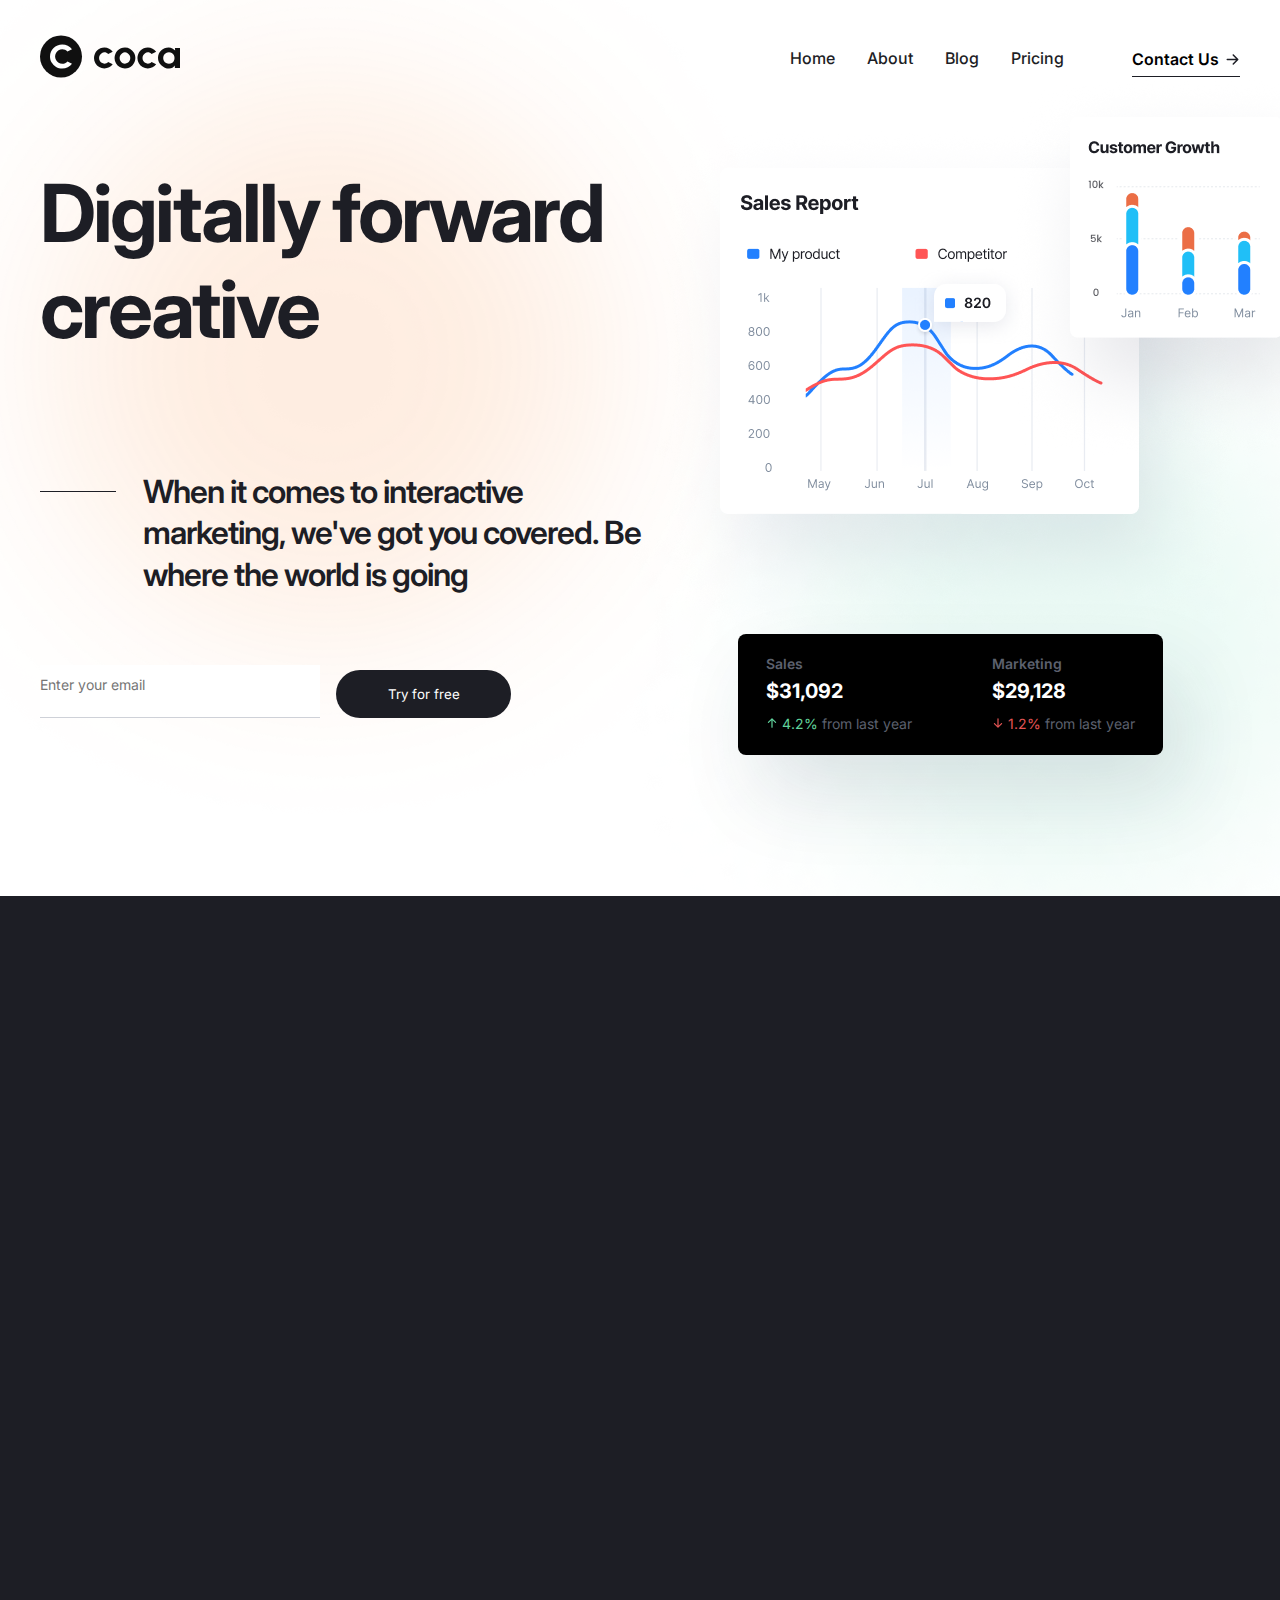
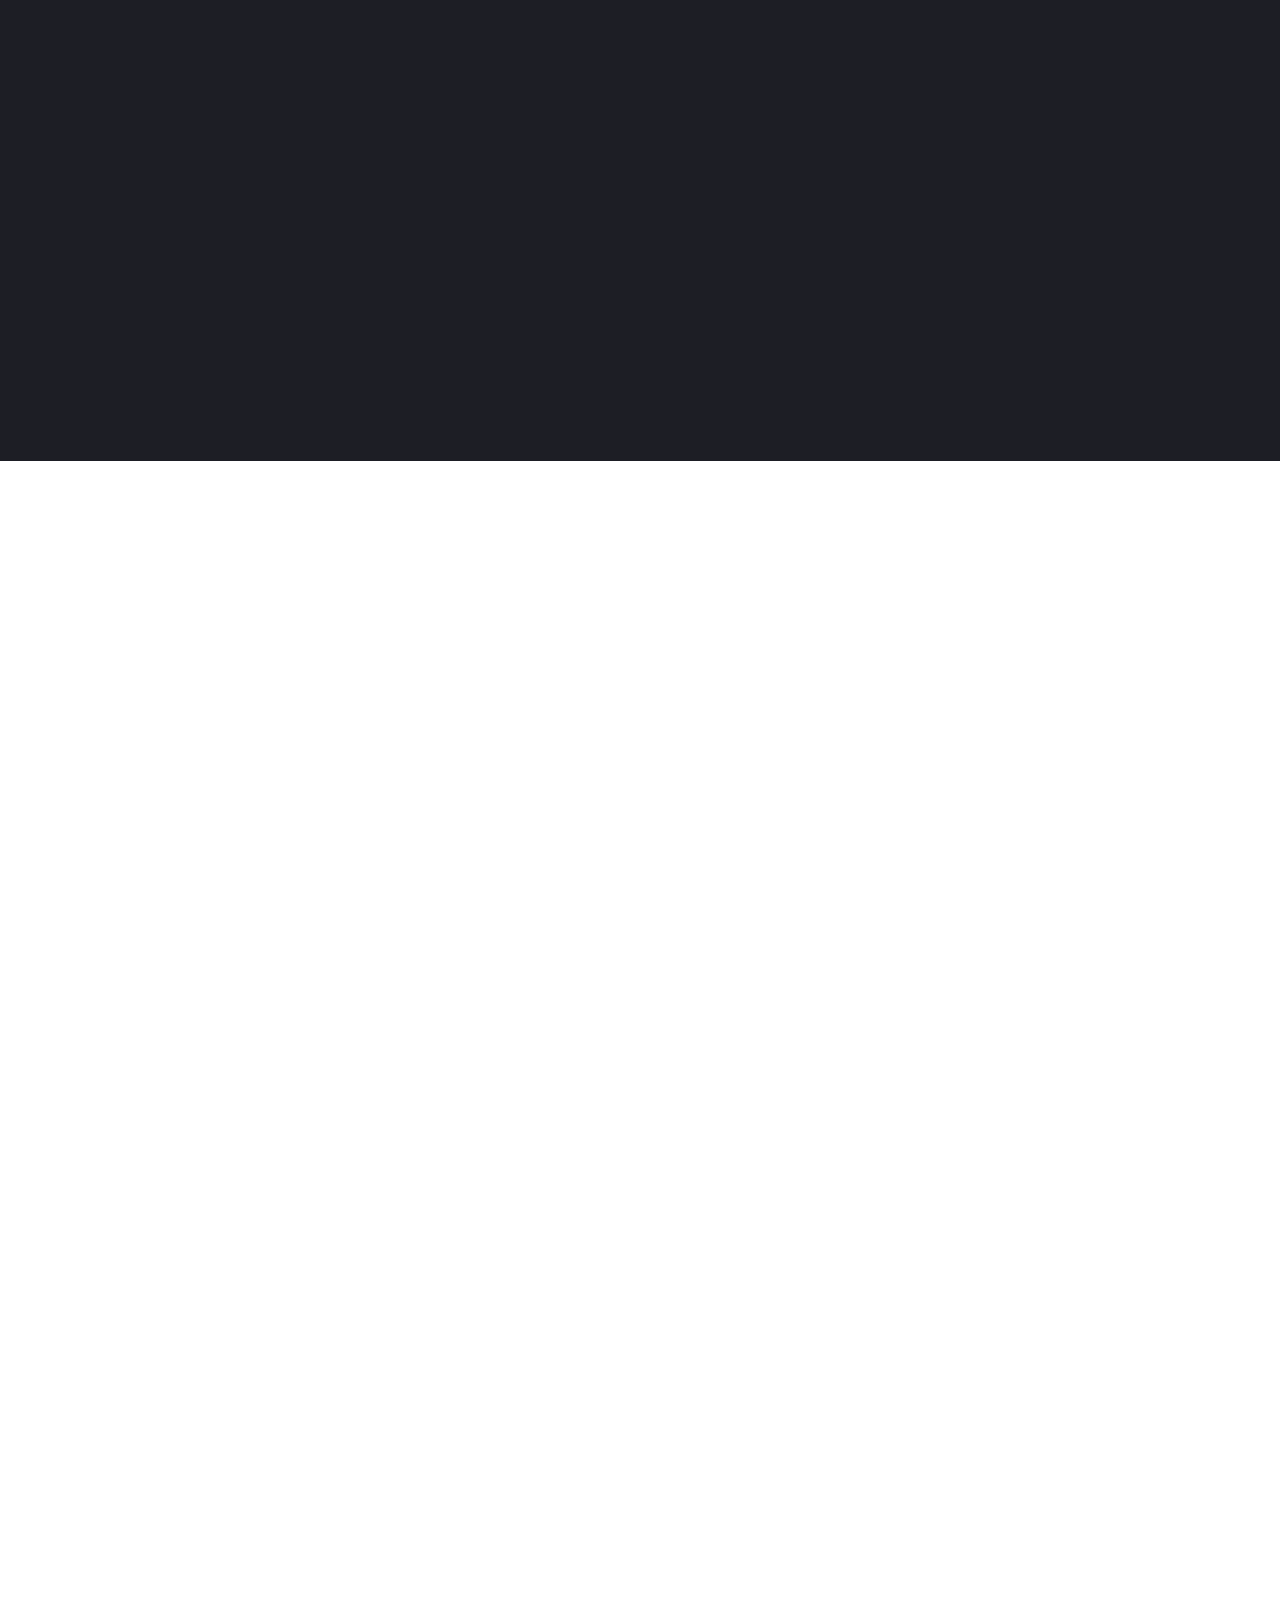
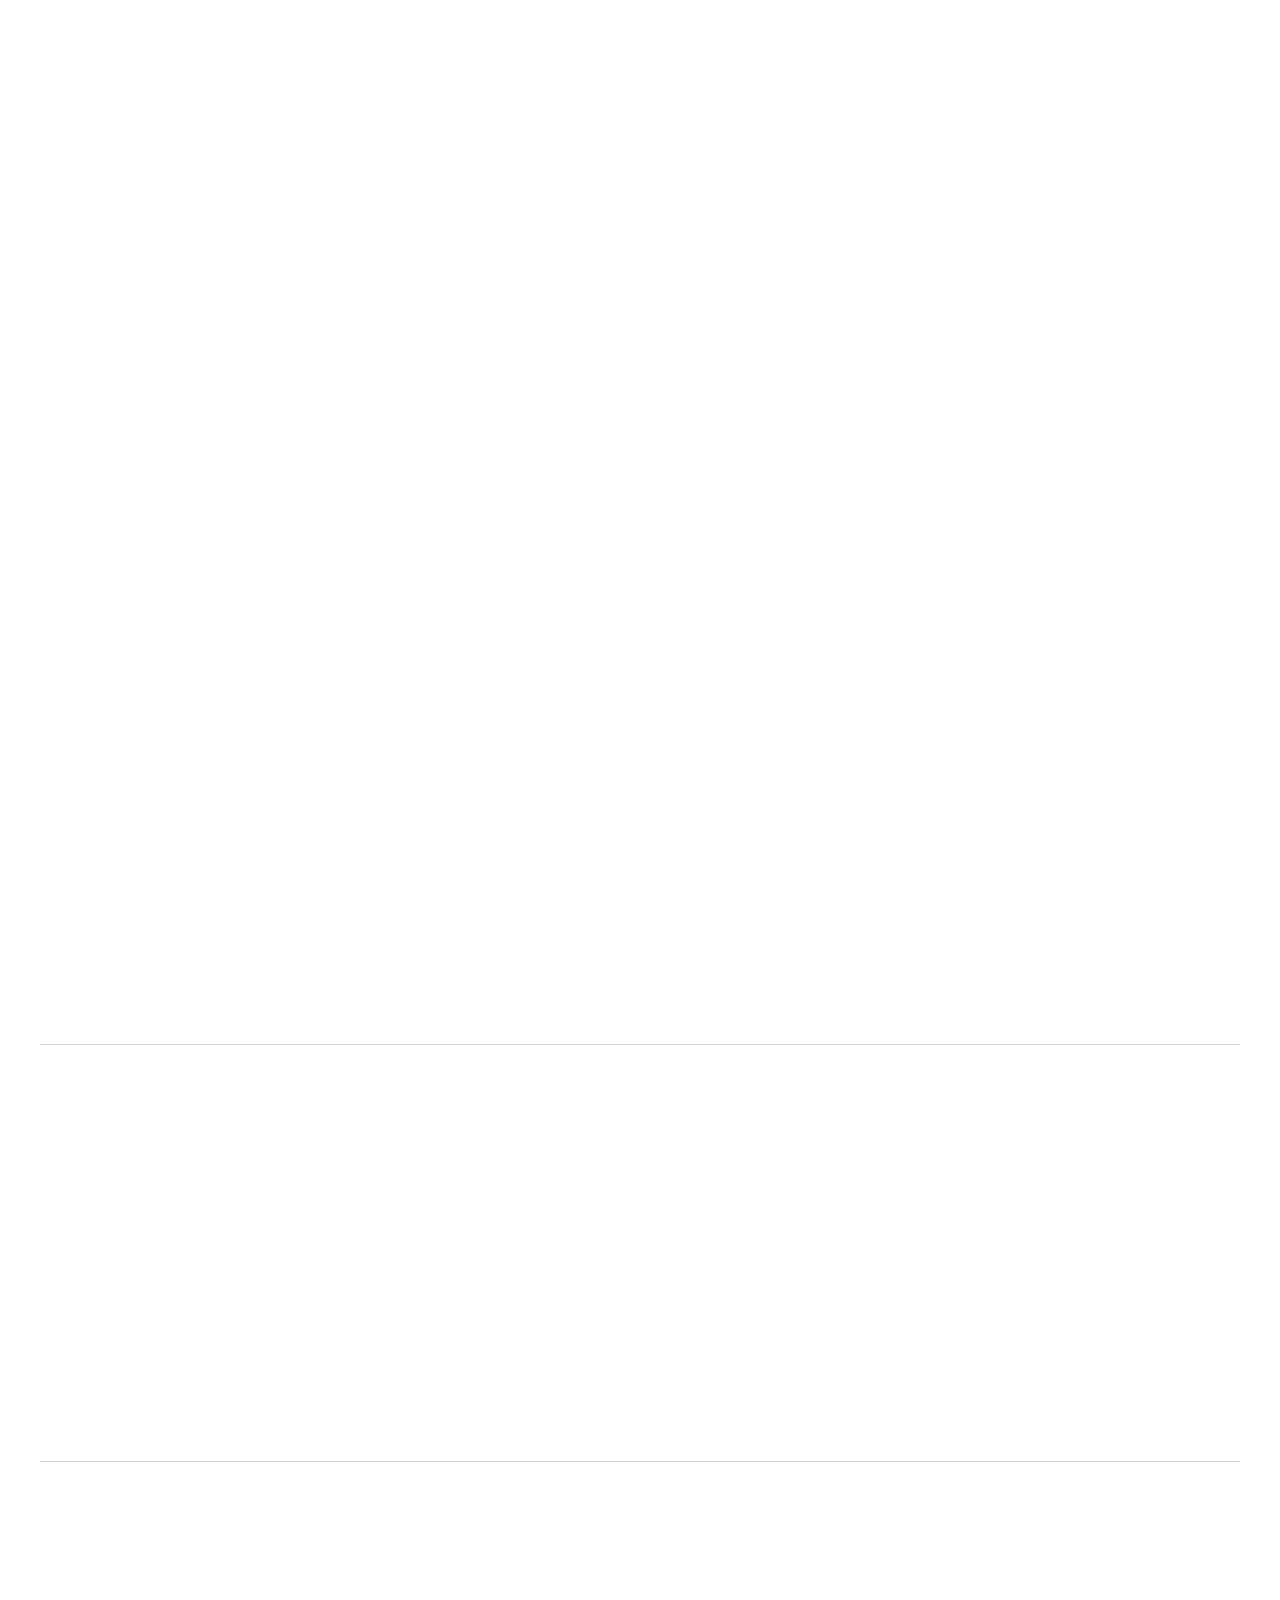
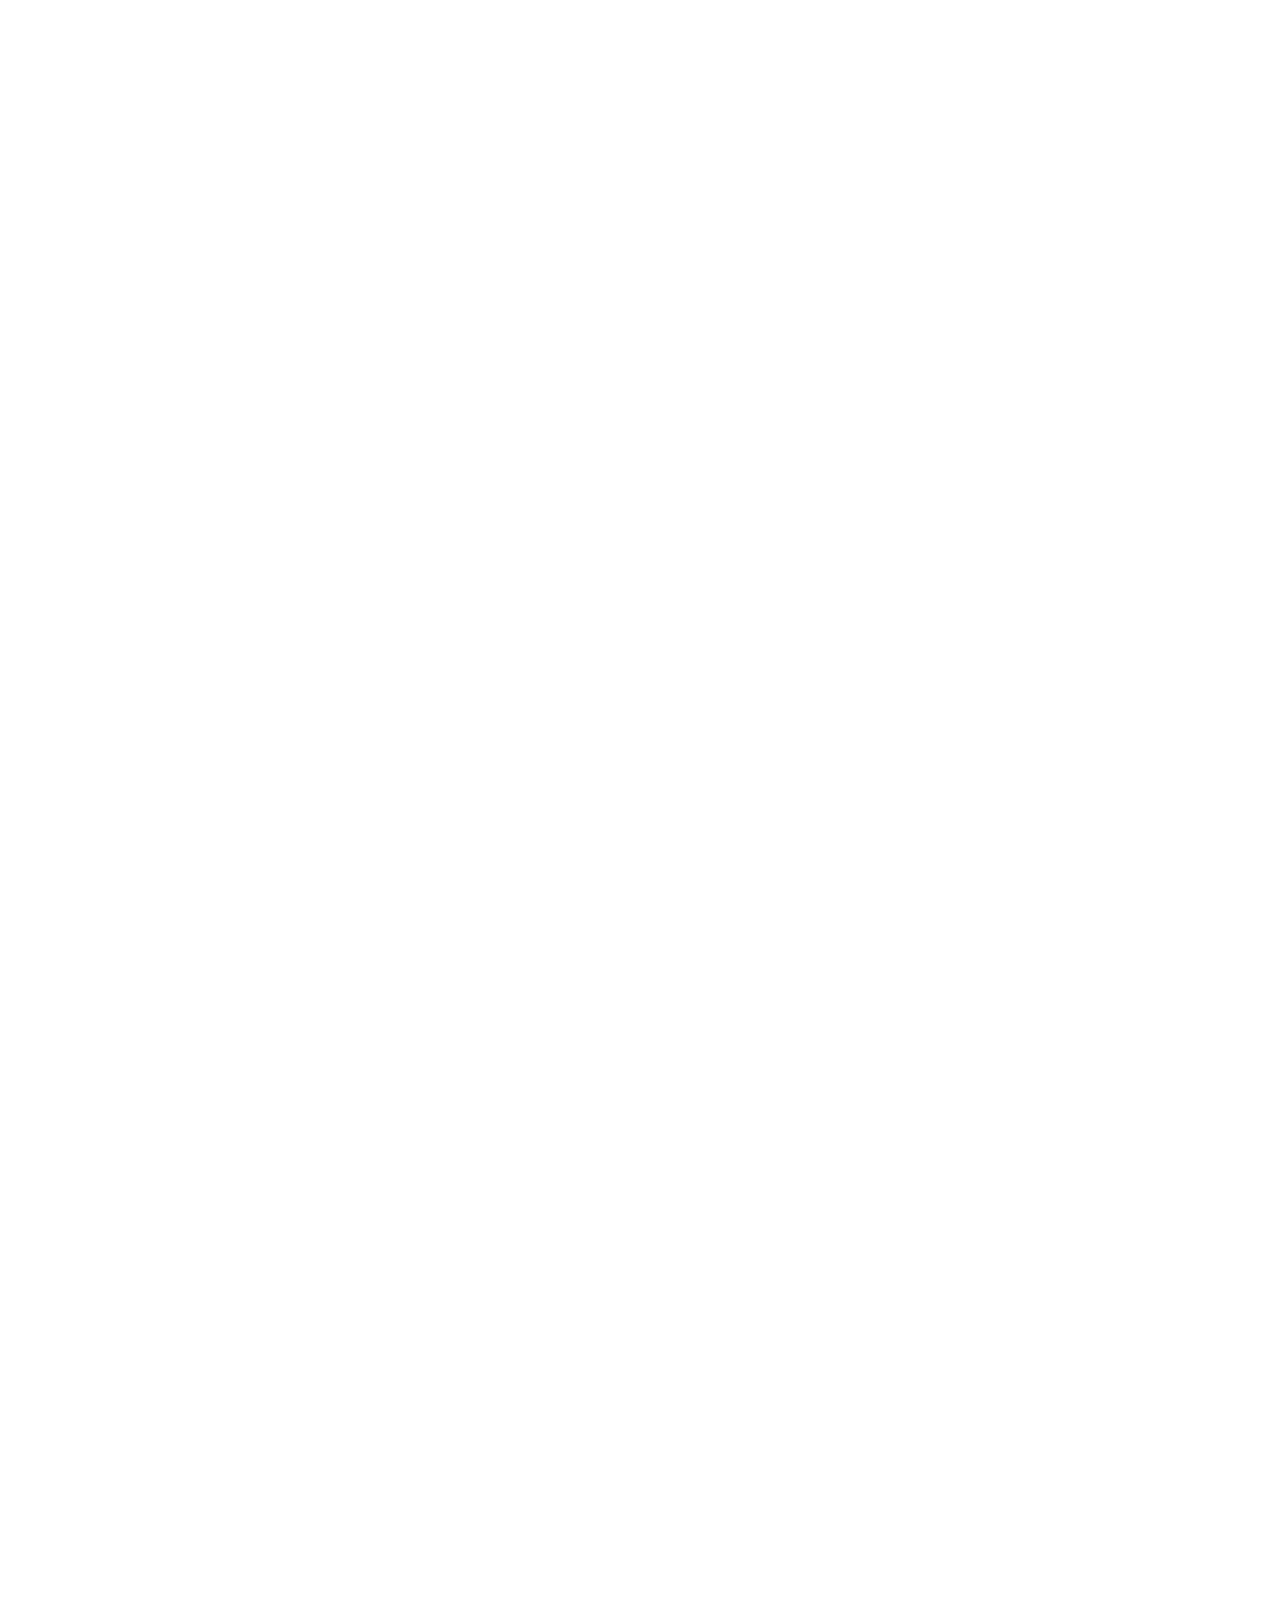
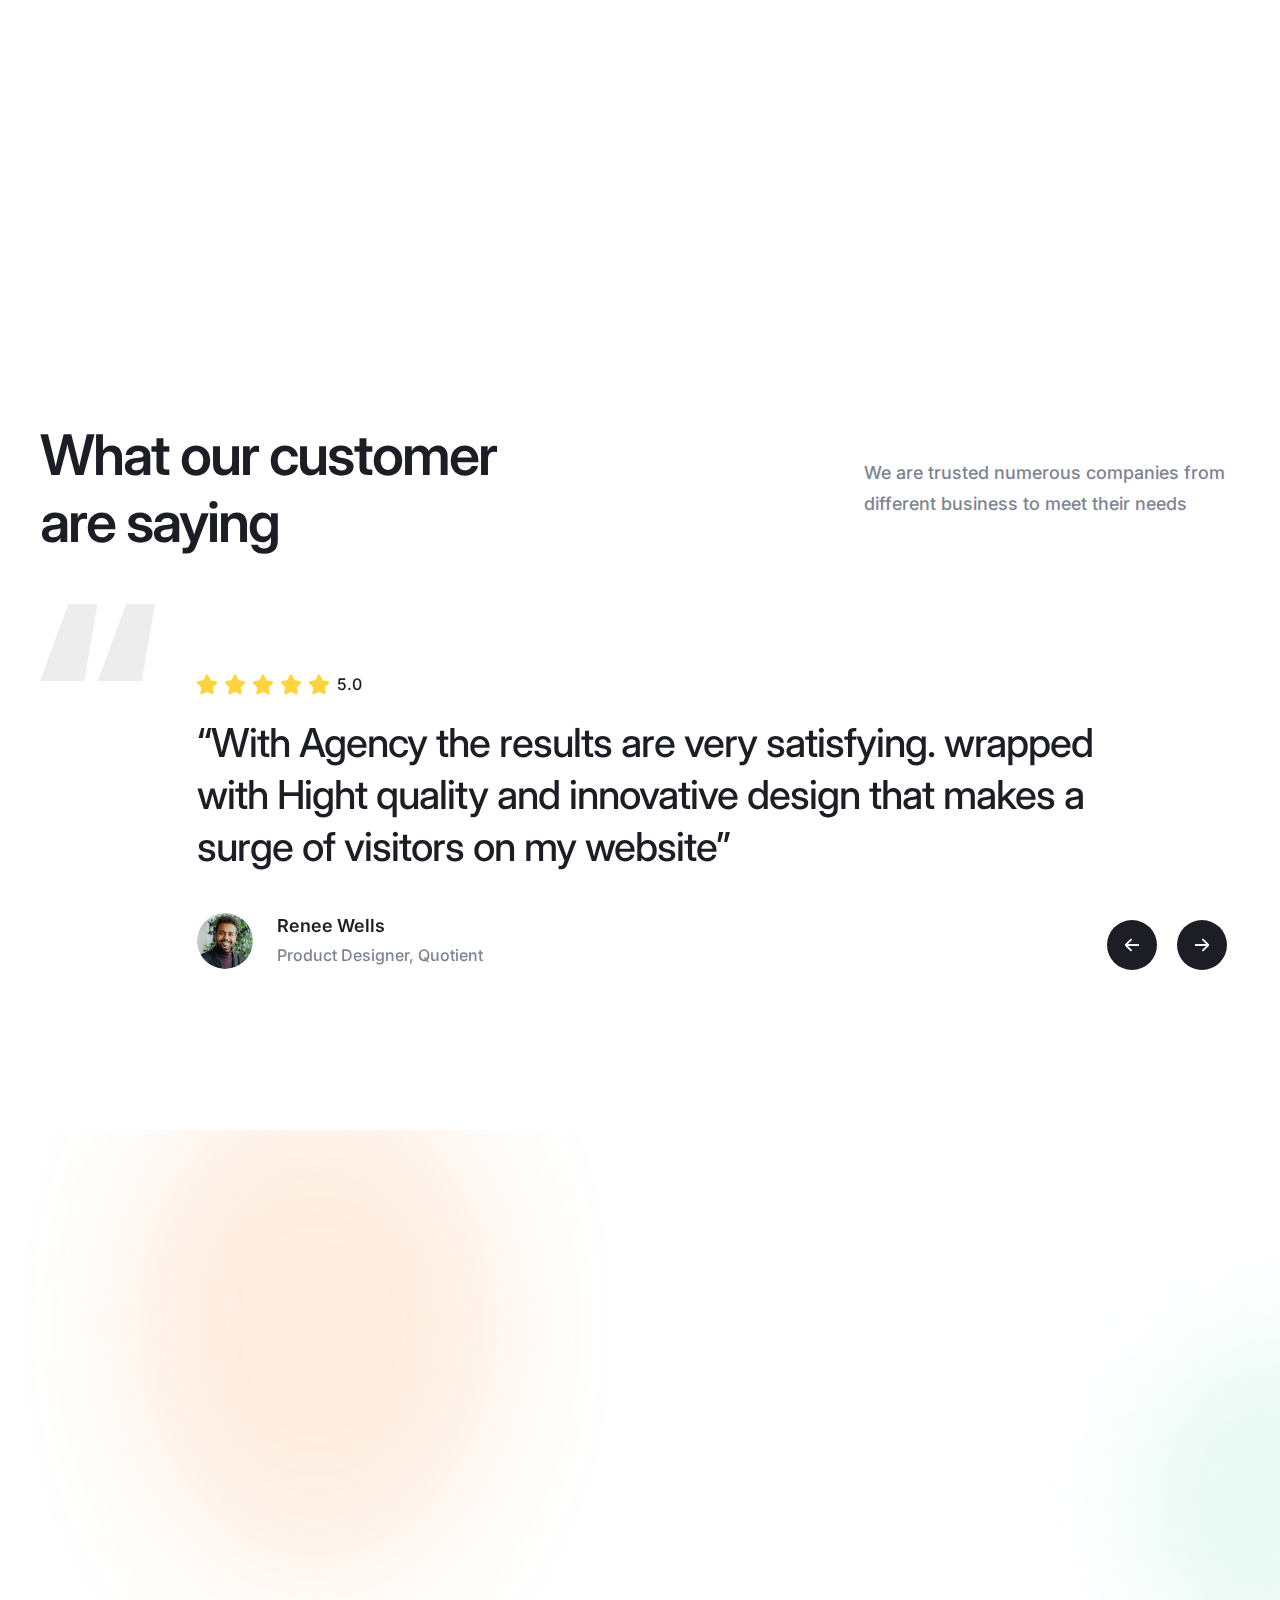
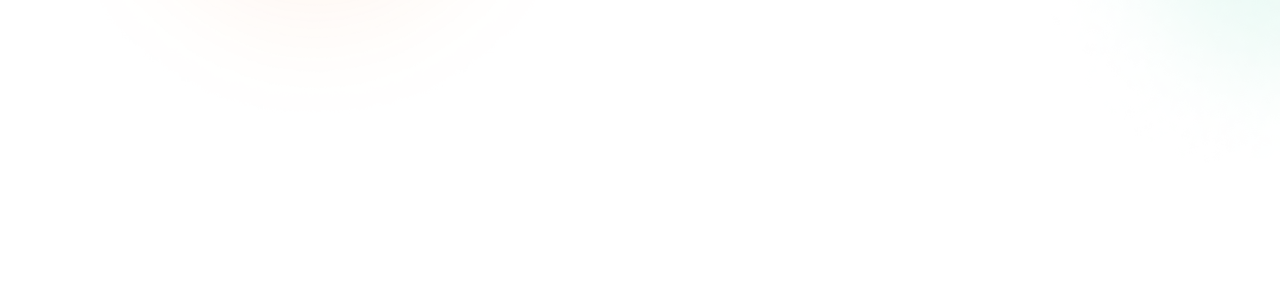
==== index.html @ 8e33c24e "testimonial section" ====
<!DOCTYPE html>
<html lang="en">
<head>
    <meta charset="UTF-8">
    <meta name="viewport" content="width=device-width, initial-scale=1.0">
    <script src="https://cdnjs.cloudflare.com/ajax/libs/jquery/3.7.1/jquery.min.js"></script>
    <link href="https://fonts.googleapis.com/css2?family=Inter:wght@400;500;600;700&family=Poppins:wght@500&family=Roboto:wght@300;400;500&display=swap" rel="stylesheet">
    <link rel="stylesheet" href="css/reset.css">
    <link rel="stylesheet" href="css/animate.css">
    <title>Coca</title>
    <link rel="stylesheet" href="css/style.css">
</head>
<body>
    
    <header class="header">
        <div class="container header__inner">
            <img src="images/logo.svg" alt="" class="logo wow fadeInLeft">
            <div class="header__links">
                <nav class="nav" data-wow-delay="0.5s">
                    <a href="#" class="nav__item">Home</a>
                    <a href="#" class="nav__item">About</a>
                    <a href="#" class="nav__item">Blog</a>
                    <a href="#" class="nav__item">Pricing</a>
                </nav>
                <button class="header__btn" data-wow-delay="1s">
                    <span>Contact Us</span>
                    <svg class="header__arrow">
                        <use xlink:href="#arrow"></use>
                    </svg>
                </button>
            </div>
            <button class="burger wow fadeInRight" data-wow-delay=".2s">
                <span></span>
                <span></span>
                <span></span>
            </button>
        </div>
    </header>

    <main class="main">
        <section class="intro">
            <div class="container intro__inner">
                <div class="intro__content">
                    <h1 class="intro__title wow fadeInLeft">Digitally forward creative</h1>
                    <p class="intro__text wow fadeInLeft" data-wow-delay=".3s">When it comes to interactive marketing, we've got you covered. Be where the world is going</p>
                    <form action="" class="intro__form">
                        <input type="email" class="intro__input wow fadeInUp" placeholder="Enter your email" data-wow-delay=".6s">
                        <button class="btn intro__btn wow fadeInUp" type="submit" data-wow-delay=".8s">Try for free</button>
                    </form>
                </div>
                <div class="intro__stat">
                    <img src="images/intro/intro-sales.png" alt="" class="intro__sales wow fadeInRight" data-wow-delay=".2s">
                    <img src="images/intro/intro-growth.png" alt="" class="intro__growth wow fadeInRight" data-wow-delay=".7s">
                    <ul class="intro__list wow fadeInUp" >
                        <li class="intro__item">
                            <h6 class="intro__name wow fadeInUp" data-wow-delay=".4s">Sales</h6>
                            <h4 class="intro__price wow fadeInUp" data-wow-delay=".6s">$31,092</h4>
                            <p class="intro__profit wow fadeInUp" data-wow-delay=".8s">
                                <span class="intro__inc">
                                    <svg class="intro__arrow intro__arrow-inc">
                                        <use xlink:href="#arrow"></use>
                                    </svg>
                                    4.2%
                                </span>
                                <span>from last year</span>
                            </p>
                        </li>
                        <li class="intro__item">
                            <h6 class="intro__name wow fadeInUp" data-wow-delay=".4s">Marketing</h6>
                            <h4 class="intro__price wow fadeInUp" data-wow-delay=".6s">$29,128</h4>
                            <p class="intro__profit wow fadeInUp" data-wow-delay=".8s">
                                <span class="intro__dec">
                                    <svg class="intro__arrow intro__arrow-dec">
                                        <use xlink:href="#arrow"></use>
                                    </svg>
                                    1.2%
                                </span>
                                <span>from last year</span>
                            </p>
                        </li>
                    </ul>
                </div>
                <img src="images/intro/intro-ellipse-orange.png" alt="" class="intro__circle-orange">
                <img src="images/intro/intro-ellipse-green.png" alt="" class="intro__circle-green">
            </div>
        </section>

        <section class="overview">
            <div class="container">
                <h1 class="title title-white wow fadeInLeft">
                    Coca help our client solve complex customer problems with date that does more.
                </h1>
                <p class="overview__text wow fadeInLeft" data-wow-delay=".3s">
                    Our platform offers the modern enterprise full control of how date can be access and used with industry leading software solutions for identity, activation, and date collaboration
                </p>
                <div class="overview__inner">
                    <div class="overview__item wow fadeInUp" data-wow-delay=".5s">
                        <img src="images/icons/calendar.svg" alt="" class="overview__img">
                        <h3 class="overview__title">
                            Build your date fundamental
                        </h3>
                        <p class="overview__descr">
                            Build access to date, develop valuable business insights and drive revenue while maintaining full control over access and use of date at all times.
                        </p>
                    </div>
                    <div class="overview__item wow fadeInUp" data-wow-delay=".6s">
                        <img src="images/icons/completed.svg" alt="" class="overview__img">
                        <h3 class="overview__title">
                            Measure more effective
                        </h3>
                        <p class="overview__descr">
                            Effectively measure people-based campaigns with the freedom to choose from best-of breed partners to optimize and drive media innovation.
                        </p>
                    </div>
                    <div class="overview__item wow fadeInUp" data-wow-delay=".7s">
                        <img src="images/icons/list.svg" alt="" class="overview__img">
                        <h3 class="overview__title">
                            Activate your date
                        </h3>
                        <p class="overview__descr">
                            Accurately address your specific audiences at scale across any channel, platform, publisher or network and safely translate date between identity space to improve results.
                        </p>
                    </div>
                    <div class="overview__item wow fadeInUp" data-wow-delay=".8s">
                        <img src="images/icons/shield.svg" alt="" class="overview__img">
                        <h3 class="overview__title">
                            Strengthen consumer privacy
                        </h3>
                        <p class="overview__descr">
                            Protect your customer date with leading privacy-preserving technologies and advanced techniques to minimize date movement while still enabling insight generation.
                        </p>
                    </div>
                </div>
            </div>
        </section>

        <section class="features">
            <div class="container features__inner">
                <div class="features__stat wow fadeInLeft" style="background-image: url('images/features/back.jpg');">
                    <div class="features__info wow fadeInUp" data-wow-delay=".5s">
                        <div class="features__top">
                            <div class="features__title">Statictic</div>
                            <img src="images/features/menu.svg" alt="" class="features__btn">
                        </div>
                        <ul class="features__list">
                            <li class="features__item">
                                <img src="images/features/income.svg" alt="" class="features__img">
                                <div class="features__descr">
                                    <h6 class="features__name">Total Income</h6>
                                    <div class="features__progress">
                                        <h3 class="features__cost">$7.020</h3>
                                        <div class="features__score">
                                            <svg class="features__arrow features__arrow-up">
                                                <use xlink:href="#progress-arrow"></use>
                                            </svg>
                                            <div class="features__number">15%</div>
                                        </div>
                                    </div>
                                    <p class="features__add">
                                        Your <span>Income</span> of this month compared to last month
                                    </p>
                                </div>
                            </li>
                            <li class="features__item">
                                <img src="images/features/expense.svg" alt="" class="features__img">
                                <div class="features__descr">
                                    <h6 class="features__name">Total Expense</h6>
                                    <div class="features__progress">
                                        <h3 class="features__cost">$2.150</h3>
                                        <div class="features__score">
                                            <svg class="features__arrow features__arrow-down">
                                                <use xlink:href="#progress-arrow"></use>
                                            </svg>
                                            <div class="features__number">10%</div>
                                        </div>
                                    </div>
                                    <p class="features__add">
                                        Your <span>Expanse</span> of this month compared to last month
                                    </p>
                                </div>
                            </li>
                        </ul>
                    </div>
                </div>
                <div class="features__content">
                    <h1 class="title wow fadeInRight" data-wow-delay=".2s">
                        Passion to increase company revenue up to 85%
                    </h1>
                    <h5 class="features__subtitle wow fadeInRight" data-wow-delay=".4s">
                        Automate your sales, marketing and service in one platform. Avoid date leaks and enable consistent messaging
                    </h5>
                    <ul class="features__preferences wow fadeInUp" data-wow-delay=".6s">
                        <li>
                            <img src="images/features/checked.svg" alt="" class="features__checked">
                            Close more deals with single - page contact managment
                        </li>
                        <li>
                            <img src="images/features/checked.svg" alt="" class="features__checked">
                            Enjoy one-click calling, call scripts and voicemail automation
                        </li>
                        <li>
                            <img src="images/features/checked.svg" alt="" class="features__checked">
                            Take stages and milestones of your deals to keep the sales process an track
                        </li>
                    </ul>
                </div>
            </div>
        </section>

        <section class="strength">
            <div class="container">
                <ul class="strength__list wow fadeInUp">
                    <li class="strength__item">
                        <h2 class="strength__number">17k</h2>
                        <p class="strength__add">
                            happy customers on worldwide
                        </p>
                    </li>
                    <li class="strength__item">
                        <h2 class="strength__number">15+</h2>
                        <p class="strength__add">
                            Hours of work experience
                        </p>
                    </li>
                    <li class="strength__item">
                        <h2 class="strength__number">50+</h2>
                        <p class="strength__add">
                            Creativity & passionate members
                        </p>
                    </li>
                    <li class="strength__item">
                        <h2 class="strength__number">100+</h2>
                        <p class="strength__add">
                            Integrations lorem ipsum integrations
                        </p>
                    </li>
                </ul>
                <img src="images/strength/strength.jpg" alt="" class="strength__img wow fadeInUp" data-wow-delay="0.1s">
                <div class="strength__descr">
                    <h1 class="title wow fadeInLeft">
                        Lift your business to new heights with our digital marketing services
                    </h1>
                    <p class="strength__text wow fadeInRight" data-wow-delay=".2s">
                        To build software that gives customer facing teams in small and medium-sized businesses the ability to create rewarding and long-lasting relationships with customers
                    </p>
                </div>
                <div class="strength__companies">
                    <div class="strength__stat">
                        <h2 class="strength__number wow fadeInLeft">890+</h2>
                        <p class="strength__add strength__add-last wow fadeInLeft" data-wow-delay=".2s">
                            some big companies that we work with, and trust us very much
                        </p>
                    </div>
                    <div class="strength__logos wow fadeInUp" data-wow-delay=".4s">
                        <img src="images/strength/companies/airbnb.svg" alt="" class="strength__logo">
                        <img src="images/strength/companies/amazon.svg" alt="" class="strength__logo">
                        <img src="images/strength/companies/fedex.svg" alt="" class="strength__logo">
                        <img src="images/strength/companies/microsoft.svg" alt="" class="strength__logo">
                        <img src="images/strength/companies/google.svg" alt="" class="strength__logo">
                        <img src="images/strength/companies/ola.svg" alt="" class="strength__logo">
                        <img src="images/strength/companies/walmart.svg" alt="" class="strength__logo">
                        <img src="images/strength/companies/oyo.svg" alt="" class="strength__logo">
                    </div>
                </div>
            </div>
        </section>

        <section class="services">
            <div class="container">
                <h1 class="title title-narrow wow fadeInLeft">
                    Advertise, analyze, and optimize! We do it all for you
                </h1>
                <p class="sevices__text wow fadeInLeft" data-wow-delay=".2s">
                    Build more meaningful and lasting relationships - better understand their needs, identify new opportunities to help address any problems faster
                </p>
                <div class="services__inner">
                    <div class="services__item wow fadeInRight" data-wow-delay=".3s">
                        <div class="services__images" style="background-image: url('images/services/services-1.jpg');">
                            <img src="images/services/icon/smile.svg" alt="" class="services__icon">
                        </div>
                        <div class="services__content">
                            <div class="services__name">
                                Lead happiness for customers
                            </div>
                            <div class="services__descr">
                                Build more meaningful and lasting relationships - better understand their needs, identify new opportunities to help address any problems faster
                            </div>
                        </div>
                    </div>
                    <div class="services__item wow fadeInRight" data-wow-delay=".4s">
                        <div class="services__images" style="background-image: url('images/services/services-2.jpg');">
                            <img src="images/services/icon/increase.svg" alt="" class="services__icon">
                        </div>
                        <div class="services__content">
                            <div class="services__name">
                                Mutually support each other
                            </div>
                            <div class="services__descr">
                                Build more meaningful and lasting relationships - better understand their needs, identify new opportunities to help address any problems faster
                            </div>
                        </div>
                    </div>
                    <div class="services__item wow fadeInRight" data-wow-delay=".5s">
                        <div class="services__images" style="background-image: url('images/services/services-3.jpg');">
                            <img src="images/services/icon/group.svg" alt="" class="services__icon">
                        </div>
                        <div class="services__content">
                            <div class="services__name">
                                Have fun growing together
                            </div>
                            <div class="services__descr">
                                Build more meaningful and lasting relationships - better understand their needs, identify new opportunities to help address any problems faster
                            </div>
                        </div>
                    </div>
                    <div class="services__item wow fadeInRight" data-wow-delay=".6s">
                        <div class="services__images" style="background-image: url('images/services/services-4.jpg');">
                            <img src="images/services/icon/board.svg" alt="" class="services__icon">
                        </div>
                        <div class="services__content">
                            <div class="services__name">
                                Make Your Business Grow
                            </div>
                            <div class="services__descr">
                                Build more meaningful and lasting relationships - better understand their needs, identify new opportunities to help address any problems faster
                            </div>
                        </div>
                    </div>
                </div>
            </div>
        </section>

        <section class="insight">
            <div class="container">
                <h1 class="insight__title wow fadeInUp">Trending news from Coca</h1>
                <h6 class="insight__subtitle wow fadeInUp" data-wow-delay=".4s">we have some new Service to pamper you</h6>
                <div class="insight__slider wow fadeInUp" data-wow-delay=".6s">
                    <div class="insight__item">
                        <img src="images/insight/insight-1.jpg" alt="" class="insight__img">
                        <div class="insight__info">
                            <p class="insight__published">Published in Insight Jan 30, 2021</p>
                            <p class="insight__by">by : Albert Sans</p>
                        </div>
                        <h3 class="insight__name">What makes an authentic employee profile, and why does it matter ?</h3>
                    </div>
                    <div class="insight__item">
                        <img src="images/insight/insight-2.jpg" alt="" class="insight__img">
                        <div class="insight__info">
                            <p class="insight__published">Published in Insight Jan 30, 2021</p>
                            <p class="insight__by">by : Albert Sans</p>
                        </div>
                        <h3 class="insight__name">How to build a Kaylen relationship with a good company</h3>
                    </div>
                    <div class="insight__item">
                        <img src="images/insight/insight-1.jpg" alt="" class="insight__img">
                        <div class="insight__info">
                            <p class="insight__published">Published in Insight Jan 30, 2021</p>
                            <p class="insight__by">by : Albert Sans</p>
                        </div>
                        <h3 class="insight__name">What makes an authentic employee profile, and why does it matter ?</h3>
                    </div>
                    <div class="insight__item">
                        <img src="images/insight/insight-2.jpg" alt="" class="insight__img">
                        <div class="insight__info">
                            <p class="insight__published">Published in Insight Jan 30, 2021</p>
                            <p class="insight__by">by : Albert Sans</p>
                        </div>
                        <h3 class="insight__name">How to build a Kaylen relationship with a good company</h3>
                    </div>
                    <div class="insight__item">
                        <img src="images/insight/insight-1.jpg" alt="" class="insight__img">
                        <div class="insight__info">
                            <p class="insight__published">Published in Insight Jan 30, 2021</p>
                            <p class="insight__by">by : Albert Sans</p>
                        </div>
                        <h3 class="insight__name">What makes an authentic employee profile, and why does it matter ?</h3>
                    </div>
                </div>
            </div>
        </section>

        <section class="testim">
            <div class="container">
                <div class="testim__top">
                    <h1 class="title testim__title">What our customer are saying</h1>
                    <p class="testim__text">We are trusted numerous companies from different business to meet their needs</p>
                </div>
                <div class="testim__inner">
                    <img src="images/testimonial/icons/quotes.svg" alt="" class="testim__img">
                    <div class="testim__slider">
                        <div class="testim__item">
                            <div class="testim__rate">
                                <img src="images/testimonial/icons/star.svg" alt="" class="testim__star">
                                <img src="images/testimonial/icons/star.svg" alt="" class="testim__star">
                                <img src="images/testimonial/icons/star.svg" alt="" class="testim__star">
                                <img src="images/testimonial/icons/star.svg" alt="" class="testim__star">
                                <img src="images/testimonial/icons/star.svg" alt="" class="testim__star">
                                <span class="testim__number">5.0</span>
                            </div>
                            <div class="testim__comment">
                                “With Agency the results are very satisfying. wrapped with Hight quality and innovative design that makes a surge of visitors on my website”
                            </div>
                            <div class="testim__user">
                                <img src="images/testimonial/avatar-1.jpg" alt="" class="testim__avatar">
                                <div class="testim__info">
                                    <div class="testim__name">Renee Wells</div>
                                    <div class="testim__job">Product Designer, Quotient</div>
                                </div>
                            </div>
                        </div>
                        <div class="testim__item">
                            <div class="testim__rate">
                                <img src="images/testimonial/icons/star.svg" alt="" class="testim__star">
                                <img src="images/testimonial/icons/star.svg" alt="" class="testim__star">
                                <img src="images/testimonial/icons/star.svg" alt="" class="testim__star">
                                <img src="images/testimonial/icons/star.svg" alt="" class="testim__star">
                                <img src="images/testimonial/icons/star.svg" alt="" class="testim__star">
                                <span class="testim__number">5.0</span>
                            </div>
                            <div class="testim__comment">
                                “Lorem ipsum, dolor sit amet consectetur adipisicing elit. Sed iure ut itaque quos perferendis dolore praesentium.”
                            </div>
                            <div class="testim__user">
                                <img src="images/testimonial/avatar-2.jpg" alt="" class="testim__avatar">
                                <div class="testim__info">
                                    <div class="testim__name">Diana Gray</div>
                                    <div class="testim__job">Product Consultant, Quotient</div>
                                </div>
                            </div>
                        </div>
                        <div class="testim__item">
                            <div class="testim__rate">
                                <img src="images/testimonial/icons/star.svg" alt="" class="testim__star">
                                <img src="images/testimonial/icons/star.svg" alt="" class="testim__star">
                                <img src="images/testimonial/icons/star.svg" alt="" class="testim__star">
                                <img src="images/testimonial/icons/star.svg" alt="" class="testim__star">
                                <img src="images/testimonial/icons/star.svg" alt="" class="testim__star">
                                <span class="testim__number">5.0</span>
                            </div>
                            <div class="testim__comment">
                                “Lorem ipsum dolor sit amet consectetur adipisicing elit. Nobis officia deleniti, porro reprehenderit magnam dignissimos!”
                            </div>
                            <div class="testim__user">
                                <img src="images/testimonial/avatar-1.jpg" alt="" class="testim__avatar">
                                <div class="testim__info">
                                    <div class="testim__name">William Smit</div>
                                    <div class="testim__job">Product Manager, Quotient</div>
                                </div>
                            </div>
                        </div>
                    </div>
                </div>
            </div>
        </section>
    </main>

    <footer class="footer">
        <div class="container footer__inner">
            <div class="footer__top">
                <div class="footer__content">
                    <h1 class="footer__title wow fadeInLeft">Think beyond the wave</h1>
                    <p class="footer__subtitle wow fadeInLeft" data-wow-delay=".2s">
                        Ask about Sans products, pricing, implementation, or anything else. Our highly trained reps are standing by, ready to help
                    </p>
                </div>
                <button class="btn footer__btn wow fadeInRight">Try for free</button>
            </div>
            <div class="footer__bottom">
                <div class="footer__descr">
                    <img src="images/logo.svg" alt="" class="logo wow fadeInLeft" data-wow-delay=".5s">
                    <p class="footer__text wow fadeInLeft" data-wow-delay="1s">
                        We built an elegant solution. Our team created a fully integrated sales and marketing solution for SMBs
                    </p>
                </div>
                <div class="footer__links footer__links-desktop">
                    <ul class="footer__list wow fadeInRight">
                        <li class="footer__item footer__item-title">Company</li>
                        <li class="footer__item">
                            <a href="#">About</a>
                        </li>
                        <li class="footer__item">
                            <a href="#">Pricing</a>
                        </li>
                        <li class="footer__item">
                            <a href="#">Jobs</a>
                        </li>
                        <li class="footer__item">
                            <a href="#">Blog</a>
                        </li>
                    </ul>
                    <ul class="footer__list wow fadeInRight" data-wow-delay=".2s">
                        <li class="footer__item footer__item-title">Product</li>
                        <li class="footer__item">
                            <a href="#">Discover</a></li>
                        <li class="footer__item">
                            <a href="#">Sales Software</a></li>
                        <li class="footer__item">
                            <a href="#">CRM Comparision</a></li>
                        <li class="footer__item">
                            <a href="#">Marketplace</a></li>
                    </ul>
                    <ul class="footer__list wow fadeInRight" data-wow-delay=".4s">
                        <li class="footer__item footer__item-title">Partner Program</li>
                        <li class="footer__item">
                            <a href="#">Terms & Conditions</a>
                        </li>
                        <li class="footer__item">
                            <a href="#">What is CRM</a>
                        </li>
                        <li class="footer__item">
                            <a href="#">Privacy Policy</a>
                        </li>
                        <li class="footer__item">
                            <a href="#">Resource</a>
                        </li>
                    </ul>
                    <ul class="footer__list wow fadeInRight" data-wow-delay=".6s">
                        <li class="footer__item footer__item-title">Help Center</li>
                        <li class="footer__item">
                            <a href="#">Community</a>
                        </li>
                        <li class="footer__item">
                            <a href="#">Knowledge Base</a>
                        </li>
                        <li class="footer__item">
                            <a href="#">Academy</a>
                        </li>
                        <li class="footer__item">
                            <a href="#">Support</a>
                        </li>
                    </ul>
                </div>
                <div class="footer__links footer__links-mobile">
                    <ul class="footer__socials">
                        <li class="wow fadeInRight">
                            <a href="#">
                                <img src="images/socials/facebook.svg" alt="" class="footer__img">
                            </a>
                        </li>
                        <li class="wow fadeInRight" data-wow-delay=".1s">
                            <a href="#">
                                <img src="images/socials/twitter.svg" alt="" class="footer__img">
                            </a>
                        </li>
                        <li class="wow fadeInRight" data-wow-delay=".2s">
                            <a href="#">
                                <img src="images/socials/insta.svg" alt="" class="footer__img">
                            </a>
                        </li>
                        <li class="wow fadeInRight" data-wow-delay=".3s">
                            <a href="#">
                                <img src="images/socials/linkedin.svg" alt="" class="footer__img">
                            </a>
                        </li>
                    </ul>
                    <ul class="footer__info">
                        <li class="wow fadeInUp" data-wow-delay=".4s">
                            <a href="#" class="footer__link">Privacy Policy</a>              
                        </li>
                        <li class="wow fadeInUp" data-wow-delay=".4s">
                            <a href="#" class="footer__link">Terms & Conditions</a>
                        </li>
                        <li class="wow fadeInUp" data-wow-delay=".4s">
                            <a href="#" class="footer__link">Support</a>
                        </li>
                    </ul>
                </div>
            </div>
            <img src="images/ellipse-orange.png" alt="" class="footer__back-orange">
        </div>
        <img src="images/ellipse-green.png" alt="" class="footer__back-green">
    </footer>

    <svg xmlns="http://www.w3.org/2000/svg" style="display:none;">
        <symbol id="arrow" viewBox="0 0 18 18">
          <path fill-rule="evenodd" clip-rule="evenodd" d="M9.26341 2.9638C9.61488 2.61233 10.1847 2.61233 10.5362 2.9638L15.9362 8.3638C16.2877 8.71527 16.2877 9.28512 15.9362 9.63659L10.5362 15.0366C10.1847 15.3881 9.61488 15.3881 9.26341 15.0366C8.91194 14.6851 8.91194 14.1153 9.26341 13.7638L13.127 9.9002L2.69981 9.9002C2.20275 9.9002 1.7998 9.49725 1.7998 9.0002C1.7998 8.50314 2.20275 8.1002 2.69981 8.1002H13.127L9.26341 4.23659C8.91194 3.88512 8.91194 3.31527 9.26341 2.9638Z"/>
        </symbol>
        <symbol id="progress-arrow" viewBox="0 0 20 20">
            <path fill-rule="evenodd" clip-rule="evenodd" d="M14.7071 12.7071C14.3166 13.0976 13.6834 13.0976 13.2929 12.7071L10 9.41421L6.70711 12.7071C6.31658 13.0976 5.68342 13.0976 5.29289 12.7071C4.90237 12.3166 4.90237 11.6834 5.29289 11.2929L9.29289 7.29289C9.68342 6.90237 10.3166 6.90237 10.7071 7.29289L14.7071 11.2929C15.0976 11.6834 15.0976 12.3166 14.7071 12.7071Z"/>
        </symbol>
    </svg>

    <script src="js/slick.min.js"></script>
    <script src="js/wow.min.js"></script>
    <script src="js/main.js"></script>
</body>
</html>
---- css/style.css ----
:root {
  --black: #1d1e25;
}

body {
  font-family: "Inter", sans-serif;
  font-size: 16px;
  font-weight: 400;
  line-height: 1.7;
  color: var(--black);
  background-color: #fff;
}

html,
body {
  overflow-x: hidden;
}

body {
  display: -webkit-box;
  display: -ms-flexbox;
  display: flex;
  -webkit-box-orient: vertical;
  -webkit-box-direction: normal;
  -ms-flex-direction: column;
  flex-direction: column;
  min-height: 100vh;
}

main {
  -webkit-box-flex: 1;
  -ms-flex: 1;
  flex: 1;
}

footer {
  -ms-flex-negative: 0;
  flex-shrink: 0;
}

.container {
  max-width: 1240px;
  padding: 0 20px;
  margin: 0 auto;
}

.btn {
  padding: 16px 32px;
  color: #fff;
  background-color: var(--black);
  border-radius: 100px;
}

.title {
  color: #1d1e25;
  font-size: 56px;
  font-weight: 600;
  line-height: 1.2;
  letter-spacing: -2px;
  max-width: 816px;
}

.title-narrow {
  max-width: 601px;
}

.title-white {
  color: #fff;
}

.header {
  position: relative;
}

.header__inner {
  display: -webkit-box;
  display: -ms-flexbox;
  display: flex;
  -webkit-box-pack: justify;
  -ms-flex-pack: justify;
  justify-content: space-between;
  -webkit-box-align: center;
  -ms-flex-align: center;
  align-items: center;
  padding-top: 26px;
  padding-bottom: 22px;
}

.logo {
  width: 140px;
  height: 66px;
}

.header__links {
  display: -webkit-box;
  display: -ms-flexbox;
  display: flex;
  -webkit-box-align: center;
  -ms-flex-align: center;
  align-items: center;
  gap: 0 68px;
}

.nav {
  display: -webkit-box;
  display: -ms-flexbox;
  display: flex;
  -webkit-box-align: center;
  -ms-flex-align: center;
  align-items: center;
  gap: 0 32px;
  font-weight: 500;
}

.nav__item {
  position: relative;
  -webkit-transition: width 0.3s;
  -o-transition: width 0.3s;
  transition: width 0.3s;
}

.nav__item::after {
  content: "";
  position: absolute;
  display: block;
  background-color: var(--black);
  width: 0;
  height: 2.5px;
  -webkit-transition: width 0.3s;
  -o-transition: width 0.3s;
  transition: width 0.3s;
}

.nav__item:hover::after {
  width: 100%;
}

.header__btn {
  position: relative;
  display: -webkit-box;
  display: -ms-flexbox;
  display: flex;
  -webkit-box-align: center;
  -ms-flex-align: center;
  align-items: center;
  font-size: 16px;
  gap: 6px;
  font-weight: 600;
}

.header__btn::after {
  content: "";
  position: absolute;
  display: block;
  background-color: var(--black);
  width: 100%;
  height: 1px;
  bottom: -8px;
}

.header__arrow {
  fill: var(--black);
  display: block;
  width: 15px;
  height: 15px;
}

.burger {
  position: relative;
  background-color: transparent;
  width: 24px;
  height: 20px;
  display: none;
}

.burger span {
  content: "";
  position: absolute;
  display: block;
  height: 2.5px;
  background-color: var(--black);
  border-radius: 10px;
  -webkit-transition: -webkit-transform 0.2s;
  transition: -webkit-transform 0.2s;
  -o-transition: transform 0.2s;
  transition: transform 0.2s;
  transition: transform 0.2s, -webkit-transform 0.2s;
}

.burger span:first-child {
  top: 0;
  width: 18px;
}

.burger span:nth-child(2) {
  top: 8.5px;
  width: 18px;
}

.burger span:last-child {
  bottom: 0;
  width: 10px;
  right: 6px;
}

.burger.burger--active span:first-child {
  -webkit-transform: rotate(-45deg);
  -ms-transform: rotate(-45deg);
  transform: rotate(-45deg);
  top: 8.5px;
}

.burger.burger--active span:nth-child(2) {
  display: none;
}

.burger.burger--active span:last-child {
  -webkit-transform: rotate(45deg);
  -ms-transform: rotate(45deg);
  transform: rotate(45deg);
  top: 8.5px;
  width: 18px;
}

.intro {
  position: relative;
}

.intro__inner {
  display: -webkit-box;
  display: -ms-flexbox;
  display: flex;
  -webkit-box-pack: justify;
  -ms-flex-pack: justify;
  justify-content: space-between;
  -webkit-box-align: center;
  -ms-flex-align: center;
  align-items: center;
  padding-top: 13px;
  padding-bottom: 141px;
}

.intro__content {
  -webkit-box-flex: 1;
  -ms-flex: 1 1 61%;
  flex: 1 1 61%;
}

.intro__stat {
  -webkit-box-flex: 1;
  -ms-flex: 1 1 39%;
  flex: 1 1 39%;
  position: relative;
  display: -webkit-box;
  display: -ms-flexbox;
  display: flex;
  -webkit-box-orient: vertical;
  -webkit-box-direction: normal;
  -ms-flex-direction: column;
  flex-direction: column;
  -webkit-box-align: center;
  -ms-flex-align: center;
  align-items: center;
}

.intro__title {
  -webkit-font-feature-settings: "calt" off;
  font-feature-settings: "calt" off;
  font-size: 80px;
  font-weight: 700;
  line-height: 1.2;
  letter-spacing: -3px;
  padding-bottom: 114px;
  word-wrap: break-word;
  max-width: 100%;
}

.intro__text {
  font-size: 32px;
  font-weight: 600;
  line-height: 1.3;
  letter-spacing: -1px;
  padding-left: 103px;
  position: relative;
  word-wrap: break-word;
  max-width: 100%;
}

.intro__text::before {
  content: "";
  position: absolute;
  display: inline-block;
  width: 76px;
  height: 1px;
  background-color: var(--black);
  left: 0;
  top: 20px;
}

.intro__form {
  display: -webkit-box;
  display: -ms-flexbox;
  display: flex;
  -webkit-box-align: end;
  -ms-flex-align: end;
  align-items: end;
  gap: 0 16px;
  padding-top: 69px;
}
.intro__input {
  min-width: 280px;
  border-bottom: 1px solid #ced1d8;
  padding: 9px 0 23px;
}

.intro__input::-webkit-input-placeholder {
  font-size: 14px;
}

.intro__input::-moz-placeholder {
  font-size: 14px;
}

.intro__input:-ms-input-placeholder {
  font-size: 14px;
}

.intro__input::-ms-input-placeholder {
  font-size: 14px;
}

.intro__input::placeholder {
  font-size: 14px;
}

.intro__btn {
  min-width: 175px;
}

.intro__growth {
  position: absolute;
  left: 350px;
  top: -50px;
}

.intro__list {
  padding: 20px 28px;
  background-color: #000;
  border-radius: 8px;
  -webkit-box-shadow: 20px 40px 80px 0px rgba(45, 51, 81, 0.12);
  box-shadow: 20px 40px 80px 0px rgba(45, 51, 81, 0.12);
  display: -webkit-box;
  display: -ms-flexbox;
  display: flex;
  -webkit-box-pack: justify;
  -ms-flex-pack: justify;
  justify-content: space-between;
  gap: 0 80px;
  min-width: 420px;
  color: #5c616e;
  font-size: 14px;
}

.intro__name {
  font-weight: 600;
  line-height: 1.4;
  padding-bottom: 4px;
}
.intro__price {
  color: #fff;
  font-size: 20px;
  font-weight: 700;
  line-height: 1.3;
  padding-bottom: 8px;
}

.intro__inc {
  color: #60d39c;
}

.intro__dec {
  color: #e35454;
}

.intro__arrow {
  width: 12px;
  height: 12px;
}

.intro__arrow-inc {
  fill: #60d39c;
  -webkit-transform: rotate(-90deg);
  -ms-transform: rotate(-90deg);
  transform: rotate(-90deg);
}

.intro__arrow-dec {
  fill: #e35454;
  -webkit-transform: rotate(90deg);
  -ms-transform: rotate(90deg);
  transform: rotate(90deg);
}

.intro__circle-orange {
  position: absolute;
  top: -20%;
  left: 0;
  z-index: -1;
}

.intro__circle-green {
  position: absolute;
  top: 10%;
  right: 0;
  z-index: -1;
}

.overview {
  background-color: #1d1e25;
  padding: 100px 0;
}

.overview__text {
  color: #7e8492;
  font-size: 18px;
  font-weight: 500;
  line-height: 1.5;
  padding-top: 24px;
  max-width: 660px;
}

.overview__inner {
  display: grid;
  grid-template-columns: auto auto;
  -webkit-box-pack: justify;
  -ms-flex-pack: justify;
  justify-content: space-between;
  gap: 56px;
  padding-top: 80px;
}

.overview__img {
  padding-bottom: 24px;
}

.overview__title {
  color: #fff;
  font-size: 32px;
  font-weight: 600;
  line-height: 1.3;
  letter-spacing: -1px;
  max-width: 446px;
  padding-bottom: 24px;
  max-width: 293px;
  min-height: 107px;
}

.overview__descr {
  color: #7e8492;
  font-size: 16px;
  font-weight: 500;
  max-width: 481px;
  min-height: 80px;
}

.features {
  padding: 160px 0;
}

.features__inner {
  display: -webkit-box;
  display: -ms-flexbox;
  display: flex;
  gap: 0 58px;
  -webkit-box-align: center;
  -ms-flex-align: center;
  align-items: center;
}

.features__stat {
  width: 51%;
  height: 651px;
  background-position: center center;
  background-repeat: no-repeat;
  background-size: cover;
  position: relative;
}

.features__content {
  width: 49%;
}

.features__info {
  background-color: #fff;
  position: absolute;
  padding: 17.5px;
  max-width: 290px;
  bottom: 40px;
  right: 36px;
}

.features__top {
  display: -webkit-box;
  display: -ms-flexbox;
  display: flex;
  -webkit-box-align: center;
  -ms-flex-align: center;
  align-items: center;
  -webkit-box-pack: justify;
  -ms-flex-pack: justify;
  justify-content: space-between;
  padding-bottom: 22px;
}

.features__title {
  font-size: 16px;
  font-weight: 600;
  line-height: 1.5;
}

.features__btn {
  width: 18px;
  height: 18px;
  cursor: pointer;
}

.features__item {
  display: -webkit-box;
  display: -ms-flexbox;
  display: flex;
  gap: 0 25px;
}

.features__item:first-child {
  border-bottom: 0.7px solid #ededed;
  margin-bottom: 22.5px;
  padding-bottom: 22.5px;
}

.features__name {
  font-size: 10px;
  font-weight: 500;
  color: #7e8492;
  padding-bottom: 5px;
}

.features__progress {
  display: -webkit-box;
  display: -ms-flexbox;
  display: flex;
  -webkit-box-align: center;
  -ms-flex-align: center;
  align-items: center;
  -webkit-box-pack: justify;
  -ms-flex-pack: justify;
  justify-content: space-between;
  padding-bottom: 8px;
}

.features__score {
  display: -webkit-box;
  display: -ms-flexbox;
  display: flex;
  -webkit-box-align: center;
  -ms-flex-align: center;
  align-items: center;
}

.features__arrow {
  width: 20px;
  height: 20px;
}

.features__arrow-up {
  fill: #50cd89;
}

.features__arrow-down {
  fill: #eb5757;
  -webkit-transform: rotate(180deg);
  -ms-transform: rotate(180deg);
  transform: rotate(180deg);
}

.features__cost {
  color: var(--black);
  font-size: 23px;
  font-weight: 700;
  line-height: 1.2;
}

.features__number {
  font-size: 10px;
  font-weight: 500;
  line-height: 1.5;
}

.features__add {
  font-size: 8px;
  color: #7e8492;
}

.features__add span {
  font-weight: 700;
}

.features__subtitle {
  font-weight: 500;
  color: #7e8492;
  padding: 24px 0 40px;
  max-width: 360px;
}

.features__preferences {
  display: -webkit-box;
  display: -ms-flexbox;
  display: flex;
  -webkit-box-orient: vertical;
  -webkit-box-direction: normal;
  -ms-flex-direction: column;
  flex-direction: column;
  gap: 32px 0;
}

.features__preferences li {
  display: -webkit-box;
  display: -ms-flexbox;
  display: flex;
  -webkit-box-align: center;
  -ms-flex-align: center;
  align-items: center;
  gap: 0 16px;
  max-width: 395px;
  font-weight: 500;
}

.strength {
  padding-bottom: 160px;
}

.strength__list {
  display: grid;
  grid-template-columns: auto auto auto auto;
  -webkit-box-align: center;
  -ms-flex-align: center;
  align-items: center;
  gap: 64px 144px;
  padding-bottom: 80px;
}

.strength__item {
  position: relative;
  max-width: 199px;
}

.strength__item::after {
  content: "";
  position: absolute;
  display: inline-block;
  background-color: #ced1d8;
  width: 1px;
  height: 99px;
  top: 25px;
  left: 135%;
}

.strength__item:last-child:after {
  content: none;
}

.strength__number {
  font-size: 64px;
  font-weight: 600;
  line-height: 1.2;
  padding-bottom: 8px;
}

.strength__add {
  font-weight: 500;
  color: #7e8492;
  font-size: 18px;
  max-width: 199px;
}

.strength__img {
  width: 100%;
  padding-bottom: 80px;
}

.strength__descr {
  display: -webkit-box;
  display: -ms-flexbox;
  display: flex;
  gap: 0 54px;
  -webkit-box-pack: justify;
  -ms-flex-pack: justify;
  justify-content: space-between;
  padding-bottom: 160px;
}

.strength__text {
  max-width: 421px;
  font-weight: 500;
  color: #7e8492;
  font-size: 18px;
}

.strength__companies {
  padding: 102.5px 0;
  border-top: 1px solid #ced1d8;
  border-bottom: 1px solid #ced1d8;
  display: -webkit-box;
  display: -ms-flexbox;
  display: flex;
  -webkit-box-align: center;
  -ms-flex-align: center;
  align-items: center;
  -webkit-box-pack: center;
  -ms-flex-pack: center;
  justify-content: center;
  gap: 0 30px;
  -webkit-box-pack: space-evenly;
  -ms-flex-pack: space-evenly;
  justify-content: space-evenly;
}

.strength__add-last {
  max-width: 323px;
}

.strength__logos {
  display: grid;
  grid-template-columns: auto auto auto auto;
  -webkit-box-align: center;
  -ms-flex-align: center;
  align-items: center;
  gap: 31px 30px;
}

.services {
  padding-bottom: 160px;
}

.sevices__text {
  font-weight: 500;
  color: #7e8492;
  max-width: 462px;
  padding-top: 24px;
}

.services__inner {
  padding-top: 80px;
  display: grid;
  grid-template-columns: repeat(2, 1fr);
  gap: 56px 64px;
}

.services__item {
  display: flex;
  align-items: center;
  gap: 0 60px;
}

.services__images {
  min-width: 240px;
  min-height: 273px;
  background-size: cover;
  background-repeat: no-repeat;
  position: relative;
}

.services__icon {
  position: absolute;
  right: 12px;
  top: 12px;
  border-radius: 100px;
  background: rgba(22, 26, 52, 0.6);
  backdrop-filter: blur(4px);
  padding: 16px;
  transition: transform 0.2s;
}

.services__content {
  max-width: 268px;
}

.services__name {
  font-size: 32px;
  font-weight: 600;
  line-height: 1.3;
  letter-spacing: -1px;
  padding-bottom: 24px;
}

.services__descr {
  color: #7e8492;
  font-size: 16px;
  font-weight: 500;
}

.services__item:hover .services__icon {
  transform: scale(1.2);
  transition: transform 0.2s;
}

.insight {
  padding-bottom: 160px;
}

.insight__title {
  text-align: center;
  font-size: 56px;
  font-weight: 600;
  line-height: 1.2;
  letter-spacing: -2px;
}

.insight__subtitle {
  text-align: center;
  padding: 24px 0 80px;
  font-size: 18px;
  font-weight: 500;
  color: #7e8492;
}

.insight__slider {
  position: relative;
}

.insight__slider .slick-list {
  overflow: hidden;
}

.insight__slider .slick-track {
  display: flex;
  gap: 32px;
}

.insight__slider .slick-arrow {
  position: absolute;
  z-index: 100;
  top: 50%;
  font-size: 0;
  width: 40px;
  height: 40px;
}

.insight__slider .slick-prev {
  background: url('data:image/svg+xml;utf8,<svg xmlns="http://www.w3.org/2000/svg" width="40" height="40" viewBox="0 0 40 40" fill="none"><path d="M14.9998 26.6668L8.33317 20.0002L14.9998 13.3335" stroke="%237E8492" stroke-width="3" stroke-linecap="round" stroke-linejoin="round"/></svg>');
  left: 50%;
  transform: translate(-50%, -50%);
}

.insight__slider .slick-next {
  background: url('data:image/svg+xml;utf8,<svg xmlns="http://www.w3.org/2000/svg" width="40" height="40" viewBox="0 0 40 40" fill="none" transform="rotate(180)"><path d="M14.9998 26.6668L8.33317 20.0002L14.9998 13.3335" stroke="%237E8492" stroke-width="3" stroke-linecap="round" stroke-linejoin="round"/></svg>');
  left: 50.5%;
  transform: translate(-50.5%, -50%);
}

.insight__slider::after {
  content: url('data:image/svg+xml;utf8,<svg xmlns="http://www.w3.org/2000/svg" width="80" height="80" viewBox="0 0 80 80" fill="none"><circle cx="40" cy="40" r="40" fill="white"/></svg>');
  position: absolute;
  display: block;
  z-index: 99;
  width: 80px;
  height: 80px;
  top: 50%;
  opacity: 0.99;
  left: 50.3%;
  transform: translate(-50.3%, -50%);
}

.insight__info {
  display: flex;
  align-items: center;
  justify-content: space-between;
  color: #7e8492;
  font-size: 14px;
  line-height: 1.5;
  padding: 16px 0;
}

.insight__name {
  font-size: 32px;
  font-weight: 600;
  line-height: 1.5;
  letter-spacing: -0.64px;
  width: 100%;
  max-width: 582px;
}

.testim {
    padding-bottom: 160px;
}

.testim__top {
    display: flex;
    align-items: center;
    gap: 0 50px;
    justify-content: space-between;
    padding-bottom: 48px;
}

.testim__title {
    max-width: 530px;
}

.testim__text {
    font-size: 18px;
    font-weight: 500;
    color: #7E8492;
    max-width: 376px;
}

.testim__inner {
    position: relative;
    display: flex;
    align-items: flex-start;
    gap: 0 42px;
}

.testim__img {
    width: 115px;
}

.testim__slider {
    position: relative;
    width: 87%;
    padding-top: 67px;
}

.testim__slider .slick-slide {
    max-width: 100%;
}
  
.testim__slider .slick-list {
    overflow: hidden;
}
  
.testim__slider .slick-track {
    display: flex;
    gap: 0 20px;
}
  
.testim__slider .slick-arrow {
    display: none;
    background-image: url("../images/icons/active-arrow.svg");
    background-repeat: no-repeat;
    background-position: center;
    position: absolute;
    z-index: 100;
    font-size: 0;
    padding: 25px;
    border-radius: 100px;
    /* border: 1px solid #CED1D8; */
    background-color: #1D1E25;
    width: 18px;
    height: 18px;
    bottom: 0;
}
  
.testim__slider .slick-prev {
	transform: rotate(180deg);
	right: 84px;
}
  
.testim__slider .slick-next {
    right: 14px;
}

.testim__rate {
    display: flex;
    gap: 0 8px;
    padding-bottom: 19px;
}

.testim__number {
    font-weight: 500;
}

.testim__comment {
    font-size: 40px;
    font-weight: 500;
    line-height: 1.3;
    letter-spacing: -1px;
    max-width: 898px;
    padding-bottom: 40px;
}

.testim__user {
    display: flex;
    align-items: center;
    gap: 0 24px;
}

.testim__avatar {
    width: 56px;
    height: 56px;
    border-radius: 56px;
}

.testim__info {
    display: flex;
    flex-direction: column;
    gap: 4px 0;
}

.testim__name {
    font-size: 18px;
    font-weight: 600;
    line-height: 1.4;
}

.testim__job {
    font-weight: 500;
    color: #7E8492;
}

















.footer {
  position: relative;
}

.footer__inner {
  position: relative;
  padding-top: 112px;
  padding-bottom: 89px;
}

.footer__top {
  display: -webkit-box;
  display: -ms-flexbox;
  display: flex;
  -webkit-box-pack: justify;
  -ms-flex-pack: justify;
  justify-content: space-between;
  -webkit-box-align: center;
  -ms-flex-align: center;
  align-items: center;
  gap: 0 50px;
  padding-bottom: 128px;
}

.footer__title {
  font-size: 64px;
  font-weight: 600;
  padding-bottom: 32px;
  line-height: 1.2;
}

.footer__subtitle {
  font-size: 24px;
  font-weight: 600;
  line-height: 1.4;
  max-width: 543px;
  padding-left: 100px;
  position: relative;
}

.footer__subtitle::before {
  content: "";
  position: absolute;
  display: inline-block;
  width: 76px;
  height: 1px;
  background-color: var(--black);
  left: 0;
  top: 16px;
}

.footer__btn {
  min-width: 177px;
}

.footer__bottom {
  display: -webkit-box;
  display: -ms-flexbox;
  display: flex;
  -webkit-box-pack: justify;
  -ms-flex-pack: justify;
  justify-content: space-between;
  gap: 0 50px;
  -webkit-box-align: center;
  -ms-flex-align: center;
  align-items: center;
}

.footer__text {
  font-weight: 500;
  max-width: 292px;
}

.footer__links {
  display: -webkit-box;
  display: -ms-flexbox;
  display: flex;
  -webkit-box-pack: justify;
  -ms-flex-pack: justify;
  justify-content: space-between;
  gap: 0 20px;
}

.footer__list {
  min-width: 147px;
  display: -webkit-box;
  display: -ms-flexbox;
  display: flex;
  -webkit-box-orient: vertical;
  -webkit-box-direction: normal;
  -ms-flex-direction: column;
  flex-direction: column;
  gap: 16px;
}

.footer__item {
  line-height: 1.5;
}

.footer__item-title {
  padding-bottom: 8px;
  font-weight: 700;
}

.footer__links-mobile {
  display: none;
  -webkit-box-orient: vertical;
  -webkit-box-direction: normal;
  -ms-flex-direction: column;
  flex-direction: column;
  gap: 24px 0;
}

.footer__socials,
.footer__info {
  display: -webkit-box;
  display: -ms-flexbox;
  display: flex;
  gap: 0 24px;
  -ms-flex-wrap: wrap;
  flex-wrap: wrap;
}

.footer__back-green {
  position: absolute;
  right: 0;
  top: 125px;
  z-index: -1;
  width: 250px;
  height: 525px;
}

.footer__back-orange {
  position: absolute;
  top: 0;
  left: 0;
  z-index: -1;
  width: 621px;
  height: 621px;
}

















@media (max-width: 1196px) {
  .strength__list {
    grid-template-columns: auto auto;
    -webkit-box-pack: center;
    -ms-flex-pack: center;
    justify-content: center;
  }

  .strength__item:nth-child(2):after {
    content: none;
  }

  .strength__item::after {
    left: 130%;
  }

  .strength__add {
    max-width: 100%;
  }
}

@media (max-width: 1065px) {
  .intro__stat {
    -webkit-box-orient: horizontal;
    -webkit-box-direction: normal;
    -ms-flex-direction: row;
    flex-direction: row;
    padding-top: 65px;
  }

  .intro__inner {
    padding-top: 35px;
    padding-bottom: 71px;
    display: block;
  }

  .intro__growth {
    top: 20px;
    left: 330px;
  }

  .title,
  .insight__title {
    font-size: 46px;
  }
}

@media (max-width: 995px) {
  .strength__logos {
    grid-template-columns: auto auto;
    gap: 15px;
  }

  .strength__add {
    max-width: 390px;
  }

  .services__item {
    flex-direction: column;
    gap: 45px 0;
  }
}

@media (max-width: 960px) {
  .footer__bottom {
    -webkit-box-orient: vertical;
    -webkit-box-direction: normal;
    -ms-flex-direction: column;
    flex-direction: column;
    gap: 60px 50px;
    -webkit-box-align: start;
    -ms-flex-align: start;
    align-items: start;
  }

  .footer__links-desktop {
    width: 100%;
  }

  .title,
  .insight__title {
    font-size: 40px;
  }

  .strength__text {
    max-width: 361px;
  }

  .strength__number {
    font-size: 48px;
  }
}

@media (max-width: 820px) {
  .intro__stat {
    -webkit-box-orient: vertical;
    -webkit-box-direction: normal;
    -ms-flex-direction: column;
    flex-direction: column;
  }

  .intro__list {
    min-width: 335px;
    gap: 0 20px;
  }

  .intro__price {
    font-size: 16px;
  }

  .intro__title {
    font-size: 60px;
    padding-bottom: 54px;
  }

  .intro__text {
    font-size: 26px;
    padding-left: 65px;
  }

  .intro__text::before {
    width: 50px;
    top: 15px;
  }

  .intro__growth {
    left: 58%;
  }

  .features__subtitle {
    font-size: 14px;
    padding: 24px 0;
  }

  .title,
  .insight__title {
    font-size: 38px;
  }

  .features__inner {
    gap: 0 30px;
  }

  .features__preferences {
    gap: 20px 0;
  }

  .features__name {
    padding: 0;
  }

  .features__cost {
    font-size: 15px;
    padding: 0;
  }

  .features__img {
    width: 57px;
    height: 57px;
  }

  .features__info {
    width: 230px;
  }

  .strength__text,
  .strength__add {
    font-size: 16px;
  }

  .strength__descr {
    padding-bottom: 100px;
  }

  .strength {
    padding-bottom: 100px;
  }

  .services {
    padding-bottom: 100px;
  }

  .insight__subtitle {
    padding: 22px 0 50px;
  }

  .insight {
    padding-bottom: 100px;
  }

  .testim {
    padding-bottom: 100px;
}
}

@media (max-width: 775px) {
  .footer__text {
    width: 292px;
  }

  .footer__links-desktop {
    display: none;
  }

  .footer__bottom {
    -webkit-box-orient: horizontal;
    -webkit-box-direction: normal;
    -ms-flex-direction: row;
    flex-direction: row;
    -webkit-box-align: center;
    -ms-flex-align: center;
    align-items: center;
  }

  .footer__links-mobile {
    display: -webkit-box;
    display: -ms-flexbox;
    display: flex;
  }

  .footer__title {
    font-size: 50px;
  }

  .footer__subtitle {
    font-size: 20px;
    padding-left: 65px;
  }

  .footer__subtitle::before {
    width: 50px;
    top: 13px;
  }

  .title,
  .insight__title {
    font-size: 35px;
    letter-spacing: 0px;
  }

  .overview__text {
    font-size: 16px;
  }

  .overview__img {
    width: 30px;
    padding-bottom: 16px;
  }

  .overview__title {
    font-size: 25px;
    padding-bottom: 20px;
    min-height: 87px;
  }

  .features {
    padding: 115px 0;
  }

  .services__name {
    font-size: 26px;
    padding-bottom: 16px;
  }

  .services__inner {
    padding-top: 70px;
  }

  .insight__img {
    width: 399px;
    height: auto;
  }

  .insight__info,
  .insight__name {
    max-width: 399px;
  }

  .insight__name {
    font-size: 24px;
  }
}

@media (max-width: 690px) {
  .header__links {
    -webkit-box-orient: vertical;
    -webkit-box-direction: normal;
    -ms-flex-direction: column;
    flex-direction: column;
    gap: 30px 0;
    -webkit-box-align: start;
    -ms-flex-align: start;
    align-items: start;
    color: #fff;
    background-color: var(--black);
    padding: 20px 50px 40px 20px;
    position: absolute;
    right: 20px;
    top: -400%;
    -webkit-transition: top 0.2s;
    -o-transition: top 0.2s;
    transition: top 0.2s;
    z-index: 999;
  }

  .header__links.header__links--active {
    top: 90px;
    -webkit-transition: top 0.2s;
    -o-transition: top 0.2s;
    transition: top 0.2s;
  }

  .nav {
    -webkit-box-orient: vertical;
    -webkit-box-direction: normal;
    -ms-flex-direction: column;
    flex-direction: column;
    gap: 20px 0;
    -webkit-box-align: start;
    -ms-flex-align: start;
    align-items: start;
  }

  .header__btn {
    color: #fff;
  }

  .header__btn::after {
    background-color: #fff;
  }

  .header__arrow {
    fill: #fff;
  }

  .burger {
    display: block;
  }

  .footer__inner {
    padding-top: 90px;
  }

  .footer__top {
    -ms-flex-wrap: wrap;
    flex-wrap: wrap;
    gap: 24px 0;
    padding-bottom: 78px;
  }

  .footer__btn {
    margin-left: 65px;
  }

  .intro__sales {
    width: 495px;
  }

  .intro__growth {
    width: 278px;
    left: 58%;
  }

  .intro__title {
    font-size: 52px;
    letter-spacing: -1px;
  }

  .intro__text {
    font-size: 20px;
    padding-left: 40px;
  }

  .intro__text::before {
    width: 30px;
    top: 10px;
  }

  .intro__list {
    font-size: 11px;
  }

  .title,
  .insight__title {
    font-size: 31px;
  }

  .features__inner {
    -webkit-box-orient: vertical;
    -webkit-box-direction: normal;
    -ms-flex-direction: column;
    flex-direction: column;
    gap: 45px 0;
  }

  .features__stat {
    width: 100%;
  }

  .features__content {
    width: 100%;
  }

  .features__preferences li {
    font-size: 14px;
    max-width: 410px;
  }

  .features {
    padding: 100px 0;
  }

  .strength__list {
    gap: 40px 80px;
  }

  .strength__item::after {
    left: 115%;
  }

  .strength__number {
    font-size: 40px;
  }

  .strength__descr {
    -webkit-box-orient: vertical;
    -webkit-box-direction: normal;
    -ms-flex-direction: column;
    flex-direction: column;
    gap: 32px 0;
  }

  .strength__text {
    max-width: 100%;
  }

  .strength__companies {
    padding: 62px 0;
  }

  .services {
    padding-bottom: 90px;
  }

  .services__inner {
    padding-top: 50px;
  }

  .insight__subtitle {
    padding: 20px 0 44px;
  }

  .insight,
  .testim {
    padding-bottom: 90px;
  }
}

@media (max-width: 550px) {
  .footer__bottom {
    -ms-flex-wrap: wrap;
    flex-wrap: wrap;
  }

  .footer__descr,
  .footer__links {
    -webkit-box-flex: 100%;
    -ms-flex: 100%;
    flex: 100%;
  }

  .footer__links {
    -webkit-box-align: center;
    -ms-flex-align: center;
    align-items: center;
    font-size: 14px;
  }

  .intro__title {
    font-size: 32px;
  }

  .intro__text {
    font-size: 16px;
    padding-left: 32px;
  }

  .intro__text::before {
    width: 24px;
    top: 10px;
  }

  .intro__input {
    min-width: 219px;
    padding: 0 0 16px;
  }

  .intro__btn {
    min-width: 108px;
    padding: 8px 16px;
  }

  .overview {
    padding: 40px 0;
  }

  .overview__inner {
    grid-template-columns: auto;
    gap: 30px;
  }

  .title,
  .insight__title {
    font-size: 24px;
  }

  .overview__text {
    font-size: 14px;
  }

  .overview__img {
    width: 24px;
    padding-bottom: 16px;
  }

  .overview__title {
    font-size: 23px;
    padding-bottom: 16px;
    min-height: 45px;
    line-height: 1.3;
    letter-spacing: 1px;
  }

  .overview__text {
    font-size: 14px;
  }

  .features {
    padding: 73px 0;
  }

  .features__stat {
    height: 450px;
  }

  .strength__list {
    gap: 16px 32px;
  }

  .strength__item::after {
    left: 105%;
    max-width: 180px;
    height: 64px;
  }

  .strength__add {
    max-width: 175px;
  }

  .strength__number {
    font-size: 32px;
  }

  .strength__descr {
    padding-bottom: 80px;
  }

  .strength {
    padding-bottom: 80px;
  }

  .strength__companies {
    display: block;
  }

  .strength__stat {
    padding-bottom: 32px;
  }

  .strength__logos {
    -webkit-box-pack: center;
    -ms-flex-pack: center;
    justify-content: center;
  }

  .strength__add-last {
    max-width: 100%;
  }

  .services__item {
    flex-direction: row;
    gap: 0 30px;
  }

  .services__inner {
    grid-template-columns: repeat(1, 1fr);
    gap: 25px;
    padding-top: 35px;
  }

  .services__images {
    min-width: 161px;
    min-height: 216px;
  }

  .services__descr {
    font-size: 14px;
  }

  .services__name {
    font-size: 16px;
    padding-bottom: 8px;
  }

  .services {
    padding-bottom: 80px;
  }

  .insight__img {
    width: 299px;
    height: auto;
  }

  .insight__info,
  .insight__name {
    max-width: 299px;
  }

  .insight__name {
    font-size: 18px;
  }

  .insight__info {
    font-size: 12px;
  }

  .insight__slider::after {
    content: url('data:image/svg+xml;utf8,<svg xmlns="http://www.w3.org/2000/svg" width="40" height="40" viewBox="0 0 40 40" fill="none"><circle cx="20" cy="20" r="20" fill="white"/></svg>');
    width: 40px;
    height: 40px;
    top: 33%;
    left: 65%;
    transform: translate(-65%, -33%);
  }

  .insight__slider .slick-track {
    gap: 16px;
  }

  .insight__slider .slick-arrow {
    top: 33%;
  }

  .insight__slider .slick-prev {
    left: 65.5%;
    transform: translate(-65.5%, -33%);
  }

  .insight__slider .slick-next {
    left: 64.5%;
    transform: translate(-64.5%, -33%);
  }

  .insight__subtitle {
    font-size: 17px;
    padding: 20px 0 40px;
  }

  .insight,
  .testim {
    padding-bottom: 80px;
  }
}

@media (max-width: 460px) {
  .logo {
    width: 112px;
    height: 52px;
  }

  .footer__btn {
    margin-left: 43px;
  }

  .footer__subtitle {
    font-size: 16px;
    padding-left: 43px;
  }

  .footer__subtitle::before {
    width: 35px;
    top: 10px;
  }

  .footer__top {
    padding-bottom: 56px;
  }

  .footer__inner {
    padding-top: 51px;
  }

  .overview__img {
    padding-bottom: 5px;
  }

  .overview__inner {
    gap: 24px 0;
  }

  .overview__title {
    font-size: 18px;
  }

  .features {
    padding: 56px 0;
  }

  .features__stat {
    height: 374px;
  }

  .features__info {
    max-width: 177px;
  }

  .features__add {
    font-size: 5px;
  }

  .features__cost {
    font-size: 14px;
  }

  .features__item {
    gap: 0 15px;
  }

  .features__number {
    font-size: 8px;
  }

  .features__arrow {
    width: 12px;
    height: 12px;
  }

  .features__info {
    padding: 9.5px;
    bottom: 20px;
    right: 20px;
  }

  .features__item:first-child {
    border-bottom: 0.4px solid #ededed;
    margin-bottom: 13.5px;
    padding-bottom: 13.5px;
  }

  .features__title {
    font-size: 9.5px;
    letter-spacing: 0.5px;
  }

  .features__btn {
    width: 10px;
    height: 10px;
  }

  .strength__descr {
    gap: 16px 0;
  }

  .strength__text {
    font-size: 14px;
  }

  .strength__descr {
    padding-bottom: 66px;
  }

  .strength {
    padding-bottom: 66px;
  }

  .strength__logo {
    width: 125px;
  }

  .strength__add {
    font-size: 14px;
  }

  .strength__companies {
    border: none;
    padding: 0;
  }

  .services {
    padding-bottom: 66px;
  }

  .services__icon {
    padding: 8px;
  }

  .insight__subtitle {
    font-size: 16px;
    padding: 18px 0 36px;
  }

  .insight,
  .testim {
    padding-bottom: 66px;
  }
}

@media (max-width: 380px) {
  .strength__add {
    max-width: 158px;
    font-weight: 400;
  }

  .strength__descr {
    padding-bottom: 56px;
  }

  .strength {
    padding-bottom: 56px;
  }

  .services__descr {
    font-size: 11px;
  }

  .services {
    padding-bottom: 56px;
  }

  .insight__name {
    font-size: 16px;
  }

  .insight__subtitle {
    padding: 16px 0 32px;
  }

  .insight,
  .testim {
    padding-bottom: 56px;
  }
}
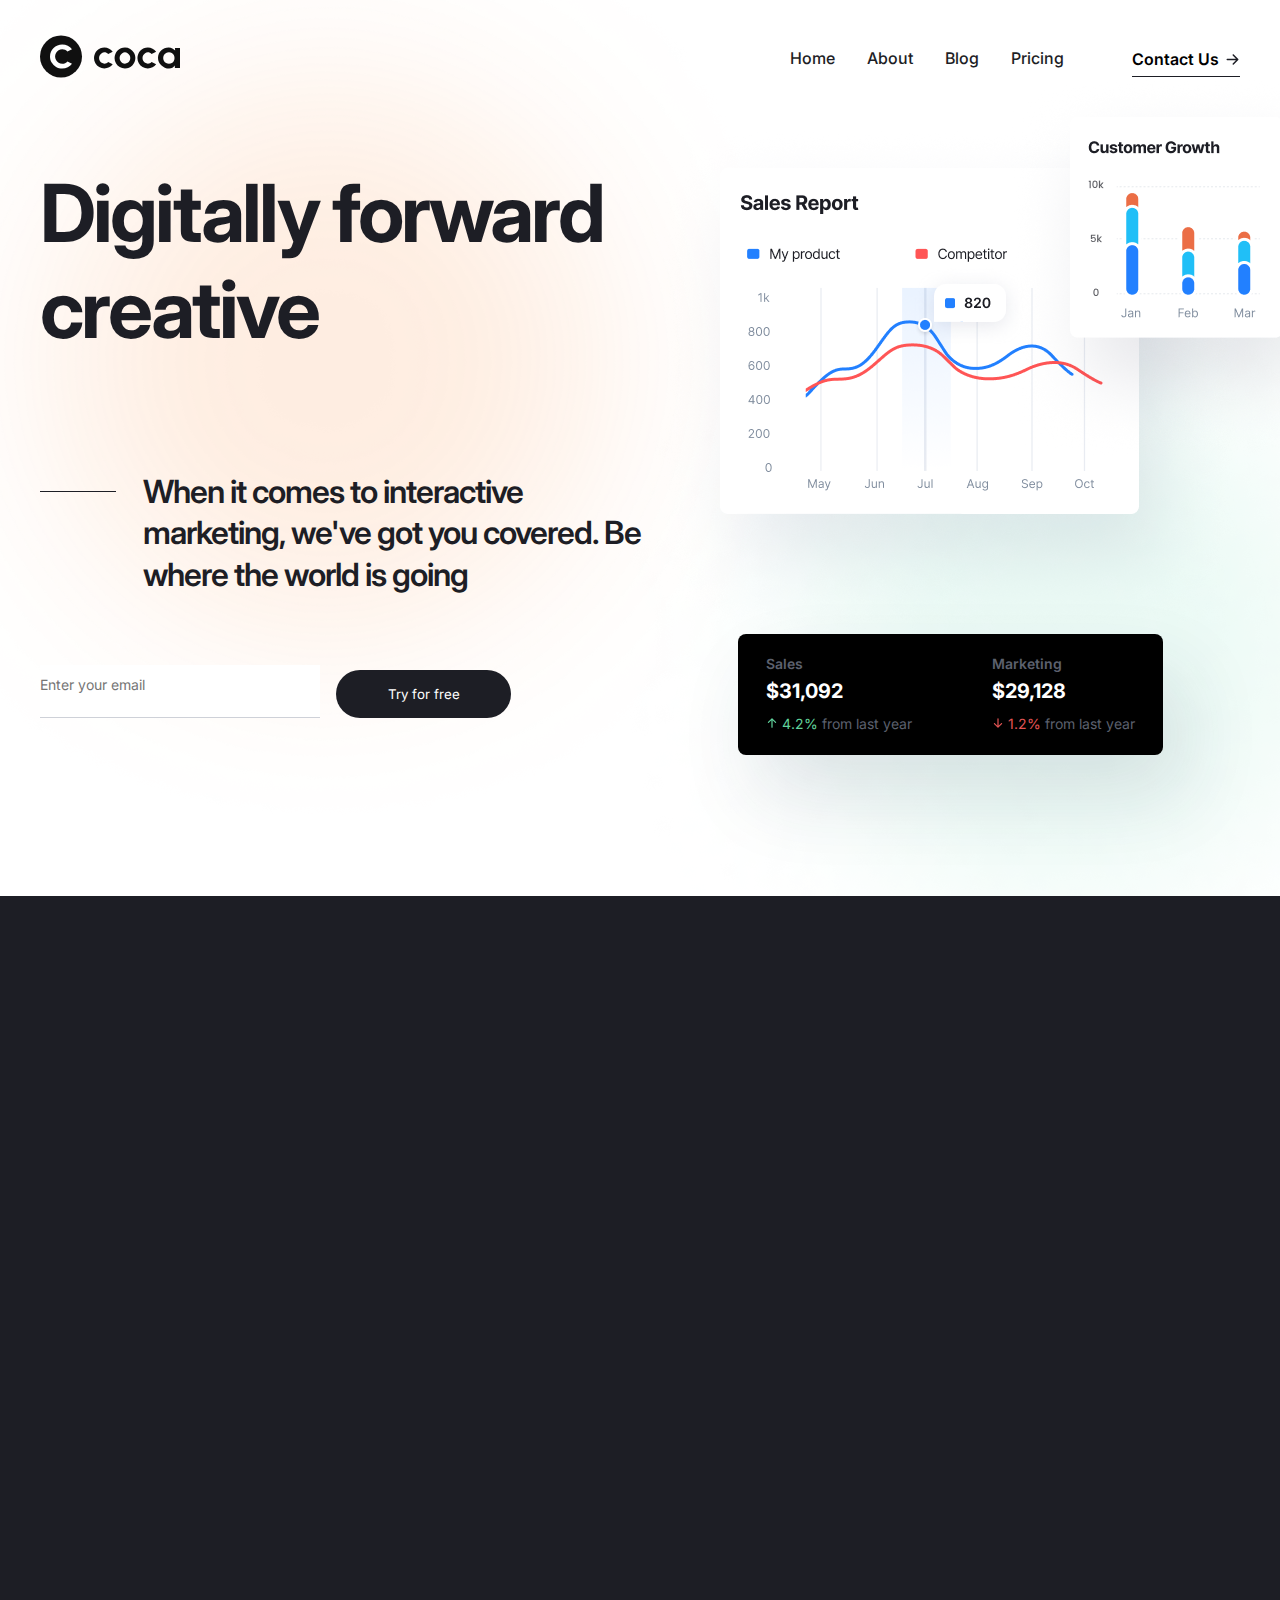
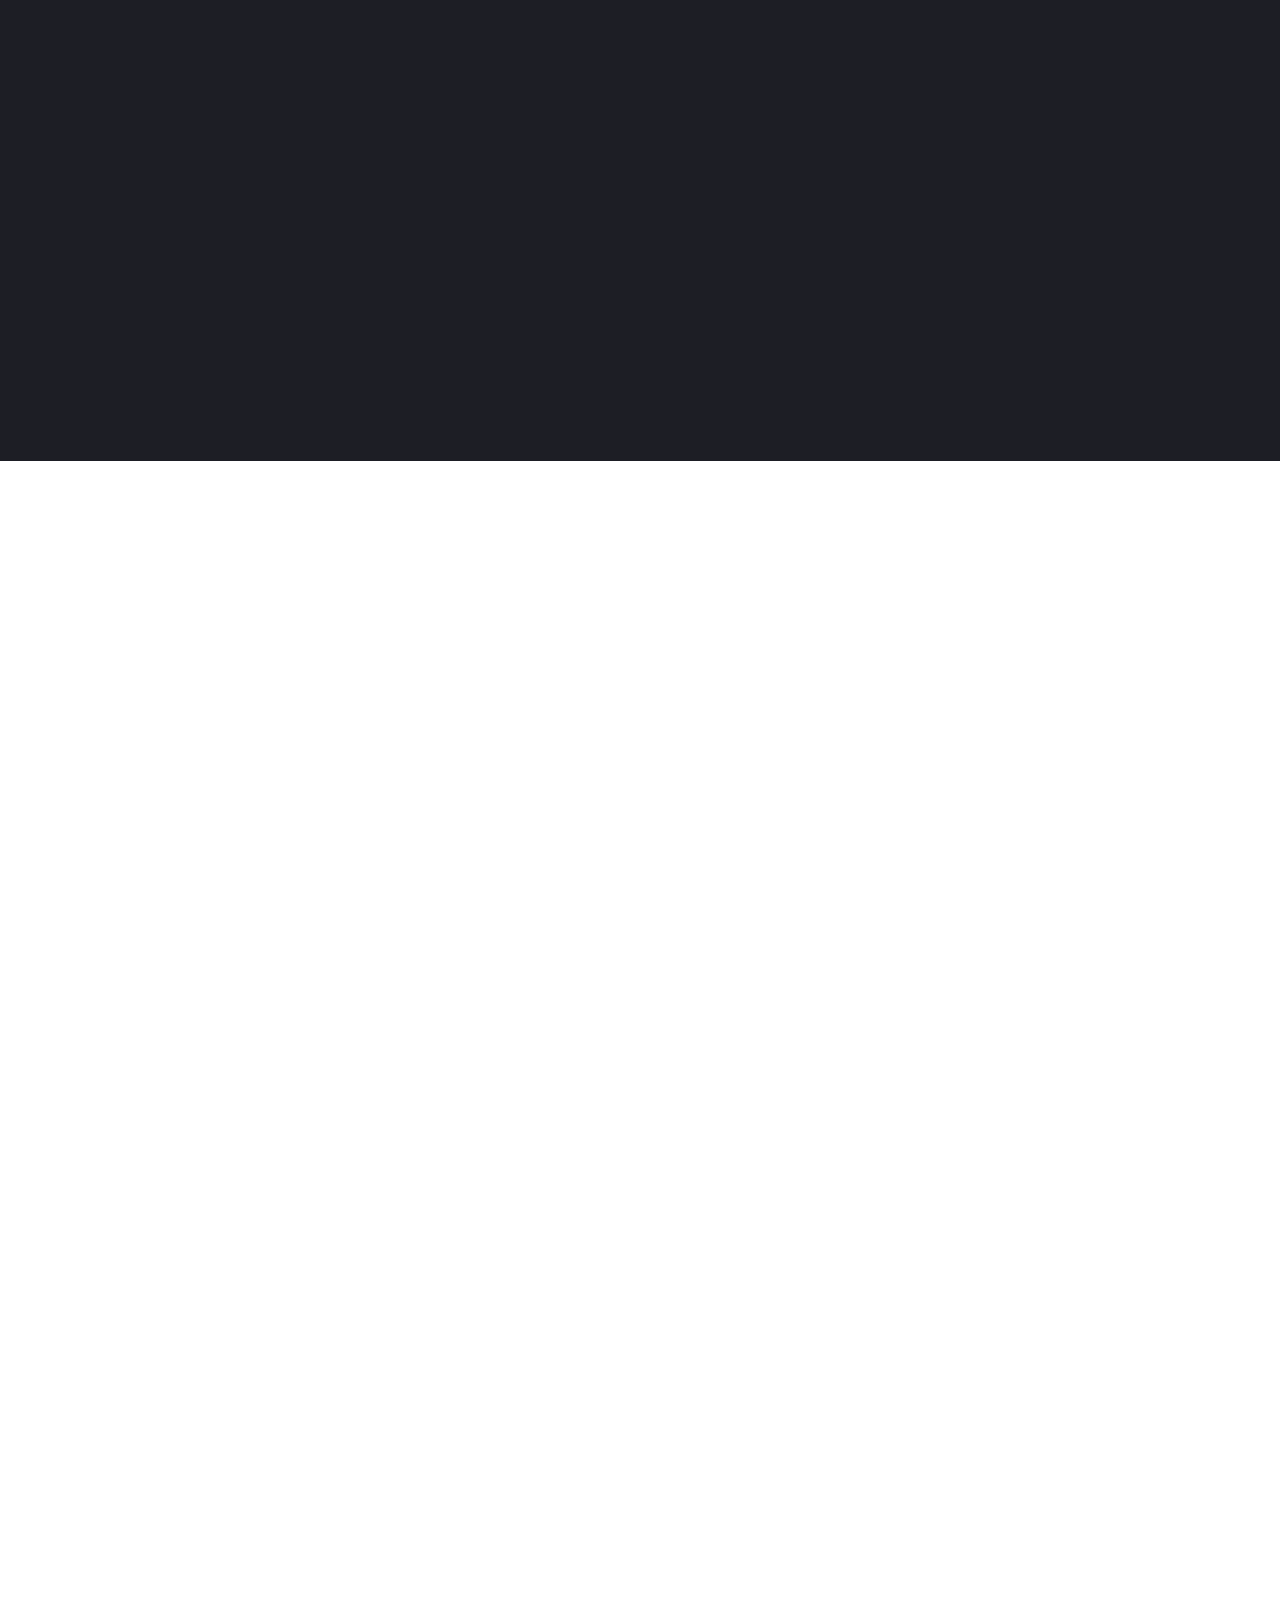
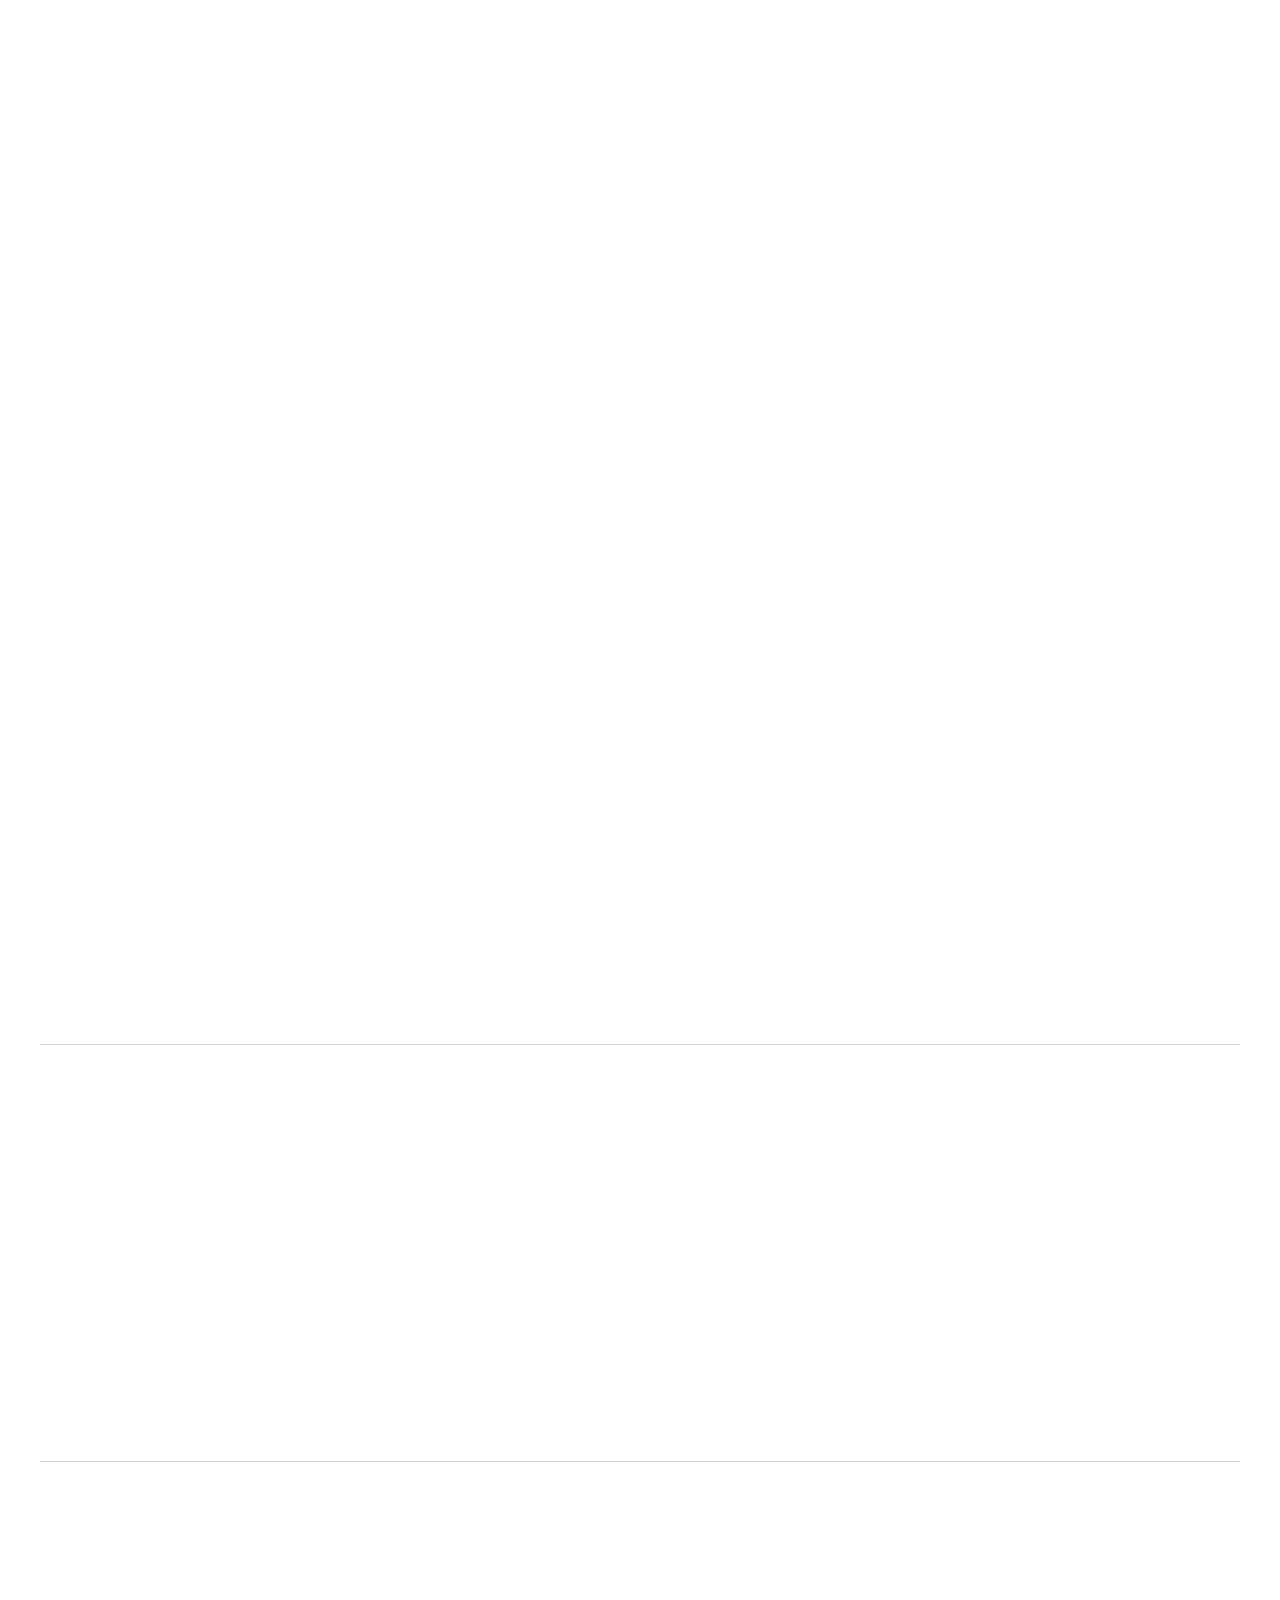
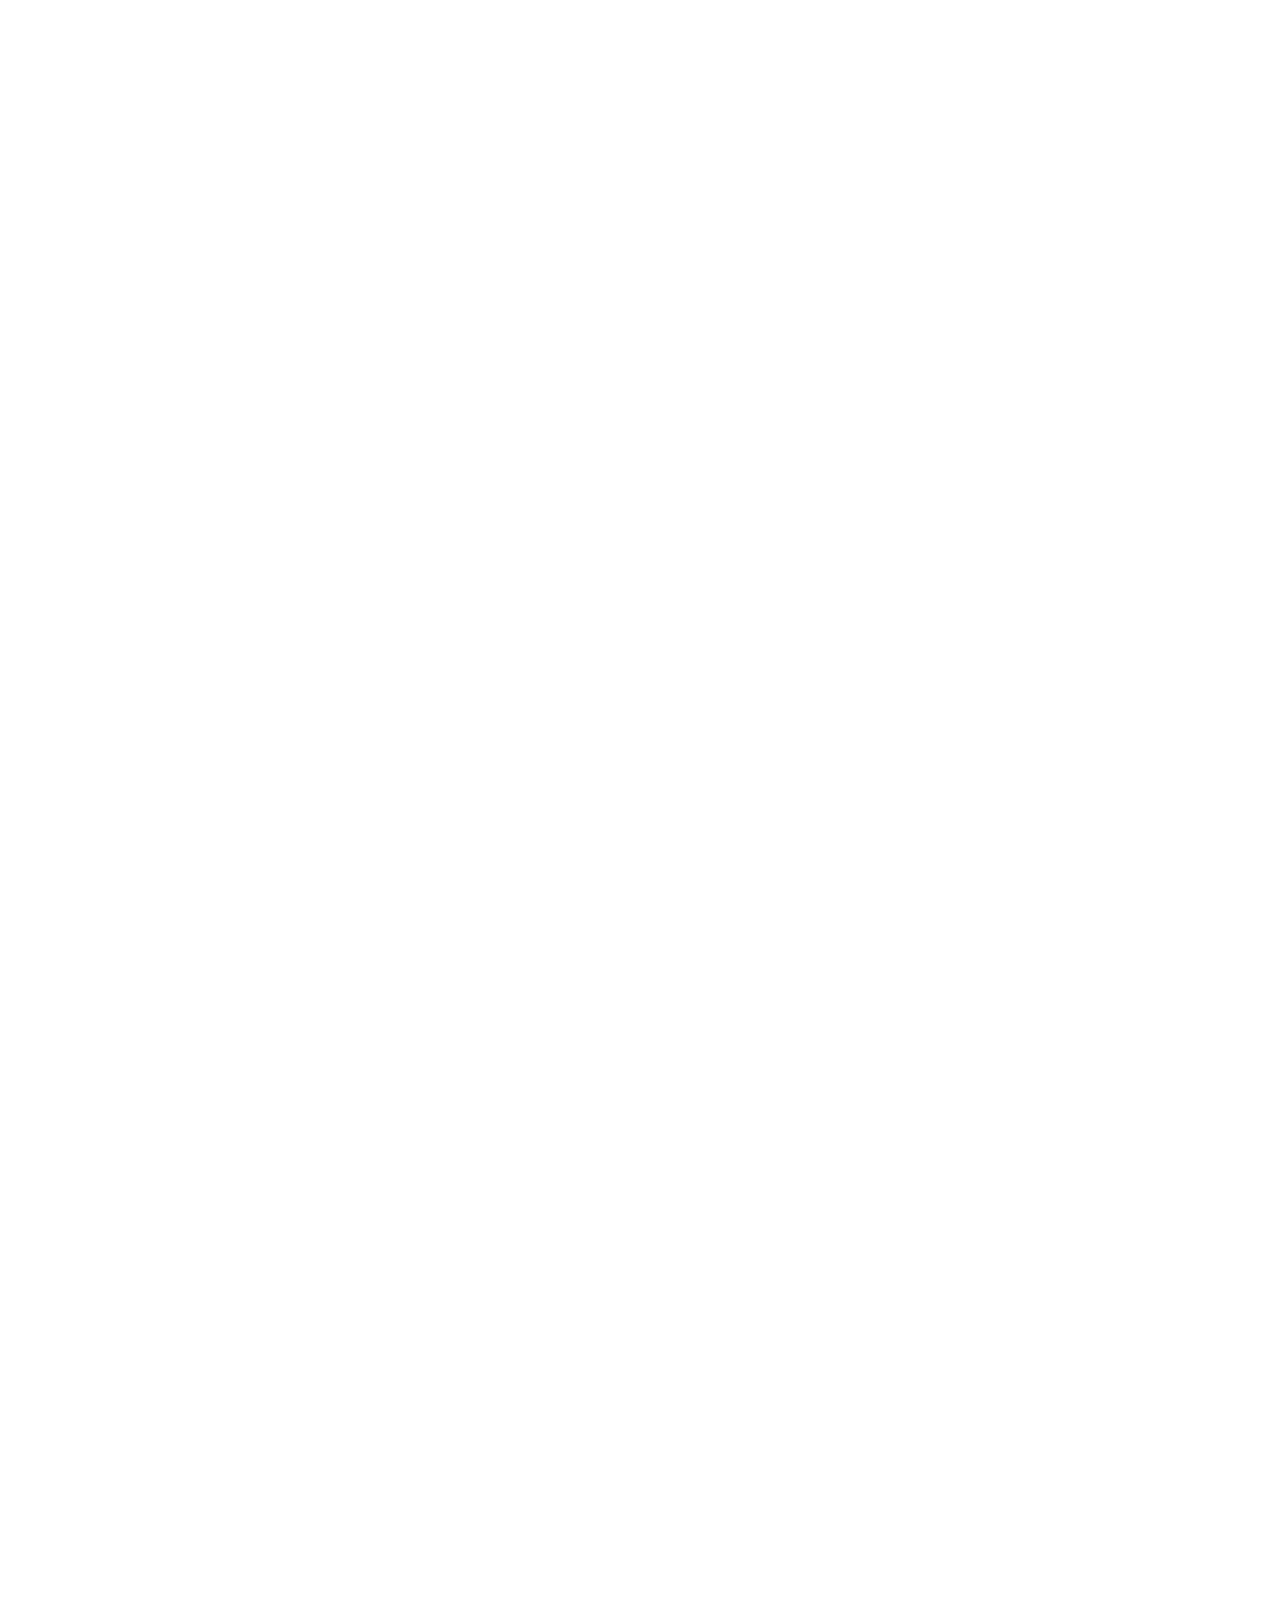
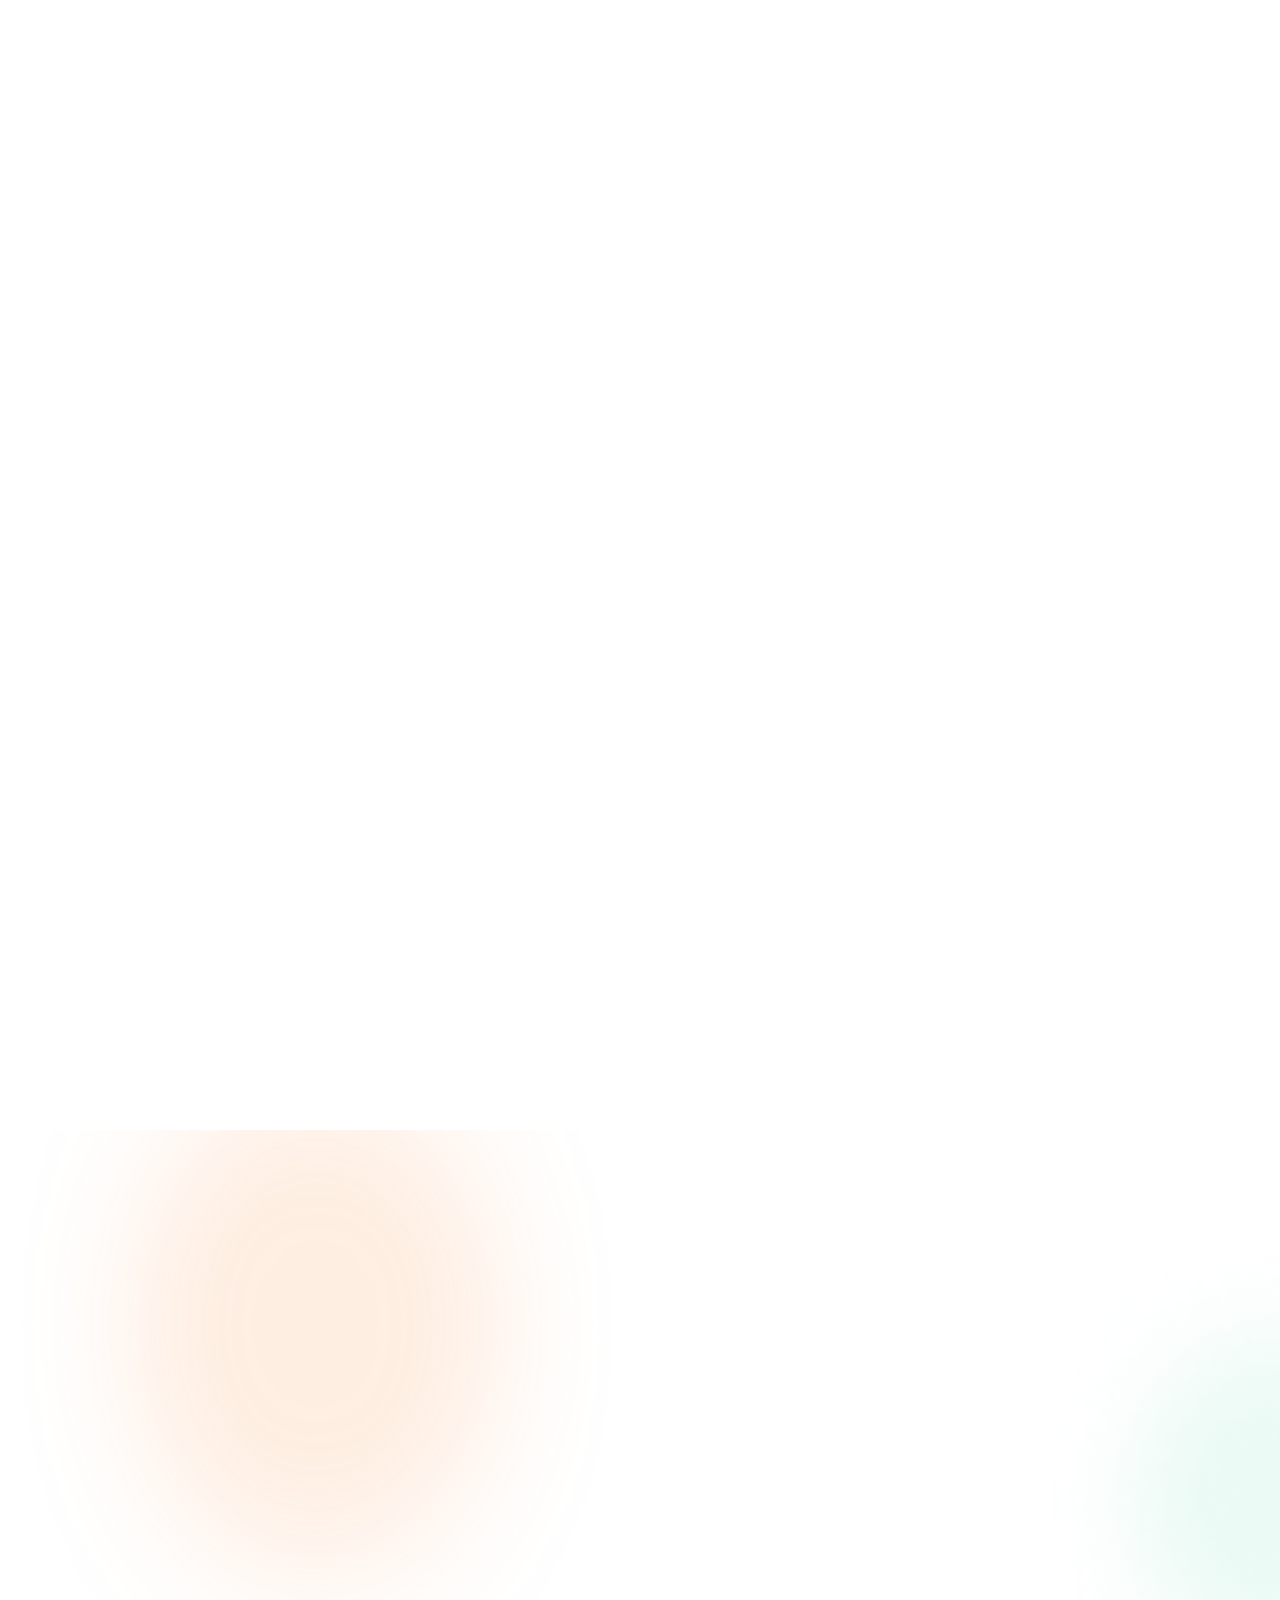
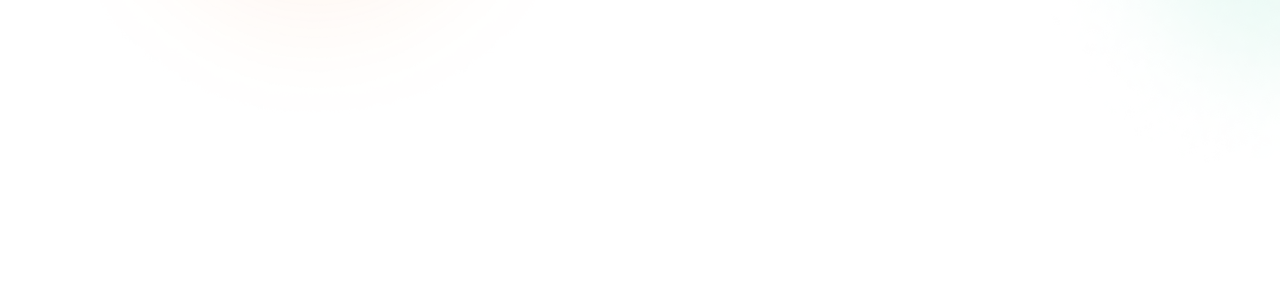
==== commit 13d1dfbc: "testimonial animation" ====
--- a/index.html
+++ b/index.html
@@ -382,29 +382,29 @@
         <section class="testim">
             <div class="container">
                 <div class="testim__top">
-                    <h1 class="title testim__title">What our customer are saying</h1>
-                    <p class="testim__text">We are trusted numerous companies from different business to meet their needs</p>
+                    <h1 class="title testim__title wow fadeInUp">What our customer are saying</h1>
+                    <p class="testim__text wow fadeInUp" data-wow-delay=".3s">We are trusted numerous companies from different business to meet their needs</p>
                 </div>
                 <div class="testim__inner">
-                    <img src="images/testimonial/icons/quotes.svg" alt="" class="testim__img">
-                    <div class="testim__slider">
+                    <img src="images/testimonial/icons/quotes.svg" alt="" class="testim__img wow fadeInLeft" >
+                    <div class="testim__slider wow fadeInUp">
                         <div class="testim__item">
                             <div class="testim__rate">
-                                <img src="images/testimonial/icons/star.svg" alt="" class="testim__star">
-                                <img src="images/testimonial/icons/star.svg" alt="" class="testim__star">
-                                <img src="images/testimonial/icons/star.svg" alt="" class="testim__star">
-                                <img src="images/testimonial/icons/star.svg" alt="" class="testim__star">
-                                <img src="images/testimonial/icons/star.svg" alt="" class="testim__star">
-                                <span class="testim__number">5.0</span>
-                            </div>
-                            <div class="testim__comment">
+                                <img src="images/testimonial/icons/star.svg" alt="" class="testim__star wow fadeInLeft" data-wow-delay=".1s">
+                                <img src="images/testimonial/icons/star.svg" alt="" class="testim__star wow fadeInLeft" data-wow-delay=".2s">
+                                <img src="images/testimonial/icons/star.svg" alt="" class="testim__star wow fadeInLeft" data-wow-delay=".3s">
+                                <img src="images/testimonial/icons/star.svg" alt="" class="testim__star wow fadeInLeft" data-wow-delay=".4s">
+                                <img src="images/testimonial/icons/star.svg" alt="" class="testim__star wow fadeInLeft" data-wow-delay=".5s">
+                                <span class="testim__number wow fadeInRight" data-wow-delay=".8s">5.0</span>
+                            </div>
+                            <div class="testim__comment wow fadeInUp" data-wow-delay=".2s">
                                 “With Agency the results are very satisfying. wrapped with Hight quality and innovative design that makes a surge of visitors on my website”
                             </div>
                             <div class="testim__user">
-                                <img src="images/testimonial/avatar-1.jpg" alt="" class="testim__avatar">
+                                <img src="images/testimonial/avatar-1.jpg" alt="" class="testim__avatar wow fadeInUp" data-wow-delay=".3s">
                                 <div class="testim__info">
-                                    <div class="testim__name">Renee Wells</div>
-                                    <div class="testim__job">Product Designer, Quotient</div>
+                                    <div class="testim__name wow fadeInUp" data-wow-delay=".4s">Renee Wells</div>
+                                    <div class="testim__job wow fadeInUp" data-wow-delay=".5s">Product Designer, Quotient</div>
                                 </div>
                             </div>
                         </div>
--- a/css/style.css
+++ b/css/style.css
@@ -924,7 +924,6 @@
 }
 
 .testim__slider {
-    position: relative;
     width: 87%;
     padding-top: 67px;
 }
@@ -939,33 +938,32 @@
   
 .testim__slider .slick-track {
     display: flex;
-    gap: 0 20px;
+    position: relative;
 }
   
 .testim__slider .slick-arrow {
-    display: none;
     background-image: url("../images/icons/active-arrow.svg");
     background-repeat: no-repeat;
     background-position: center;
     position: absolute;
     z-index: 100;
     font-size: 0;
-    padding: 25px;
+    /* padding: 16px; */
     border-radius: 100px;
     /* border: 1px solid #CED1D8; */
     background-color: #1D1E25;
-    width: 18px;
-    height: 18px;
+    width: 50px;
+    height: 50px;
     bottom: 0;
 }
   
 .testim__slider .slick-prev {
 	transform: rotate(180deg);
-	right: 84px;
+	right: 66px;
 }
   
 .testim__slider .slick-next {
-    right: 14px;
+    right: 0;
 }
 
 .testim__rate {
@@ -983,8 +981,10 @@
     font-weight: 500;
     line-height: 1.3;
     letter-spacing: -1px;
-    max-width: 898px;
+    max-width: 95%;
     padding-bottom: 40px;
+    word-wrap: break-word;
+    word-break: keep-all;
 }
 
 .testim__user {
@@ -1233,6 +1233,10 @@
   .title,
   .insight__title {
     font-size: 46px;
+  }
+
+  .testim__comment {
+    font-size: 36px;
   }
 }
 
@@ -1280,6 +1284,22 @@
   .strength__number {
     font-size: 48px;
   }
+
+  .testim__text {
+    font-size: 16px;
+    max-width: 306px;
+  }
+}
+
+@media (max-width: 830px) {
+    .testim__slider {
+        padding-top: 52px;
+    }
+
+    .testim__comment {
+        max-width: 93%;
+        font-size: 28px;
+    }
 }
 
 @media (max-width: 820px) {
@@ -1469,6 +1489,24 @@
 
   .insight__name {
     font-size: 24px;
+  }
+
+  .testim__top {
+    flex-direction: column;
+    gap: 30px 0;
+    align-items: flex-start;
+  }
+
+  .testim__img {
+    width: 85px;
+  }
+
+  .testim__inner {
+    gap: 0 27px;
+  }
+
+  .testim__slider {
+    padding-top: 27px;
   }
 }
 
@@ -1645,6 +1683,56 @@
   .testim {
     padding-bottom: 90px;
   }
+
+  .testim__top {
+    gap: 22px 0;
+  }
+
+  .testim__comment {
+    font-size: 22px;
+    padding-bottom: 20px; 
+  }
+
+  .testim__rate {
+    padding-bottom: 15px;
+  }
+}
+
+@media (max-width: 600px) {
+    .testim__user {
+        gap: 0 12px;
+    }
+    
+    .testim__avatar {
+        width: 40px;
+        height: 40px;
+    }
+
+    .testim__name {
+        font-size: 16px;
+    }
+
+    .testim__job {
+        font-size: 14px;
+    }
+
+    .testim__info {
+        gap: 2px 0;
+    }
+
+    .testim__slider .slick-arrow {
+        width: 36px;
+        height: 36px;
+        bottom: 7px;
+    }
+
+    .testim__slider .slick-prev {
+        right: 46px;
+    }
+
+    .testim__img {
+        width: 55px;
+    }
 }
 
 @media (max-width: 550px) {
@@ -1861,6 +1949,15 @@
   .testim {
     padding-bottom: 80px;
   }
+
+  .testim__text {
+    font-size: 14px;
+    max-width: 256px;
+  }
+
+  .testim__comment {
+    font-size: 20px;
+  }
 }
 
 @media (max-width: 460px) {
@@ -2004,6 +2101,39 @@
   .testim {
     padding-bottom: 66px;
   }
+
+  .testim__comment {
+    font-size: 16px;
+  }
+
+  .testim__slider .slick-arrow {
+    width: 28px;
+    height: 28px;
+  }
+
+  .testim__slider .slick-prev {
+    right: 32px;
+  }
+
+  .testim__name {
+    font-size: 14px;
+  }
+
+  .testim__job {
+    font-size: 12px;
+  }
+
+  .testim__img {
+    width: 32px;
+  }
+
+  .testim__inner {
+    gap: 0;
+  }
+
+  .testim__star {
+    width: 16px;
+  }
 }
 
 @media (max-width: 380px) {
@@ -2040,4 +2170,12 @@
   .testim {
     padding-bottom: 56px;
   }
-}
+
+  .testim__top {
+    gap: 16px 0;
+  }
+
+  .testim__text {
+    max-width: 229px;
+  }
+}
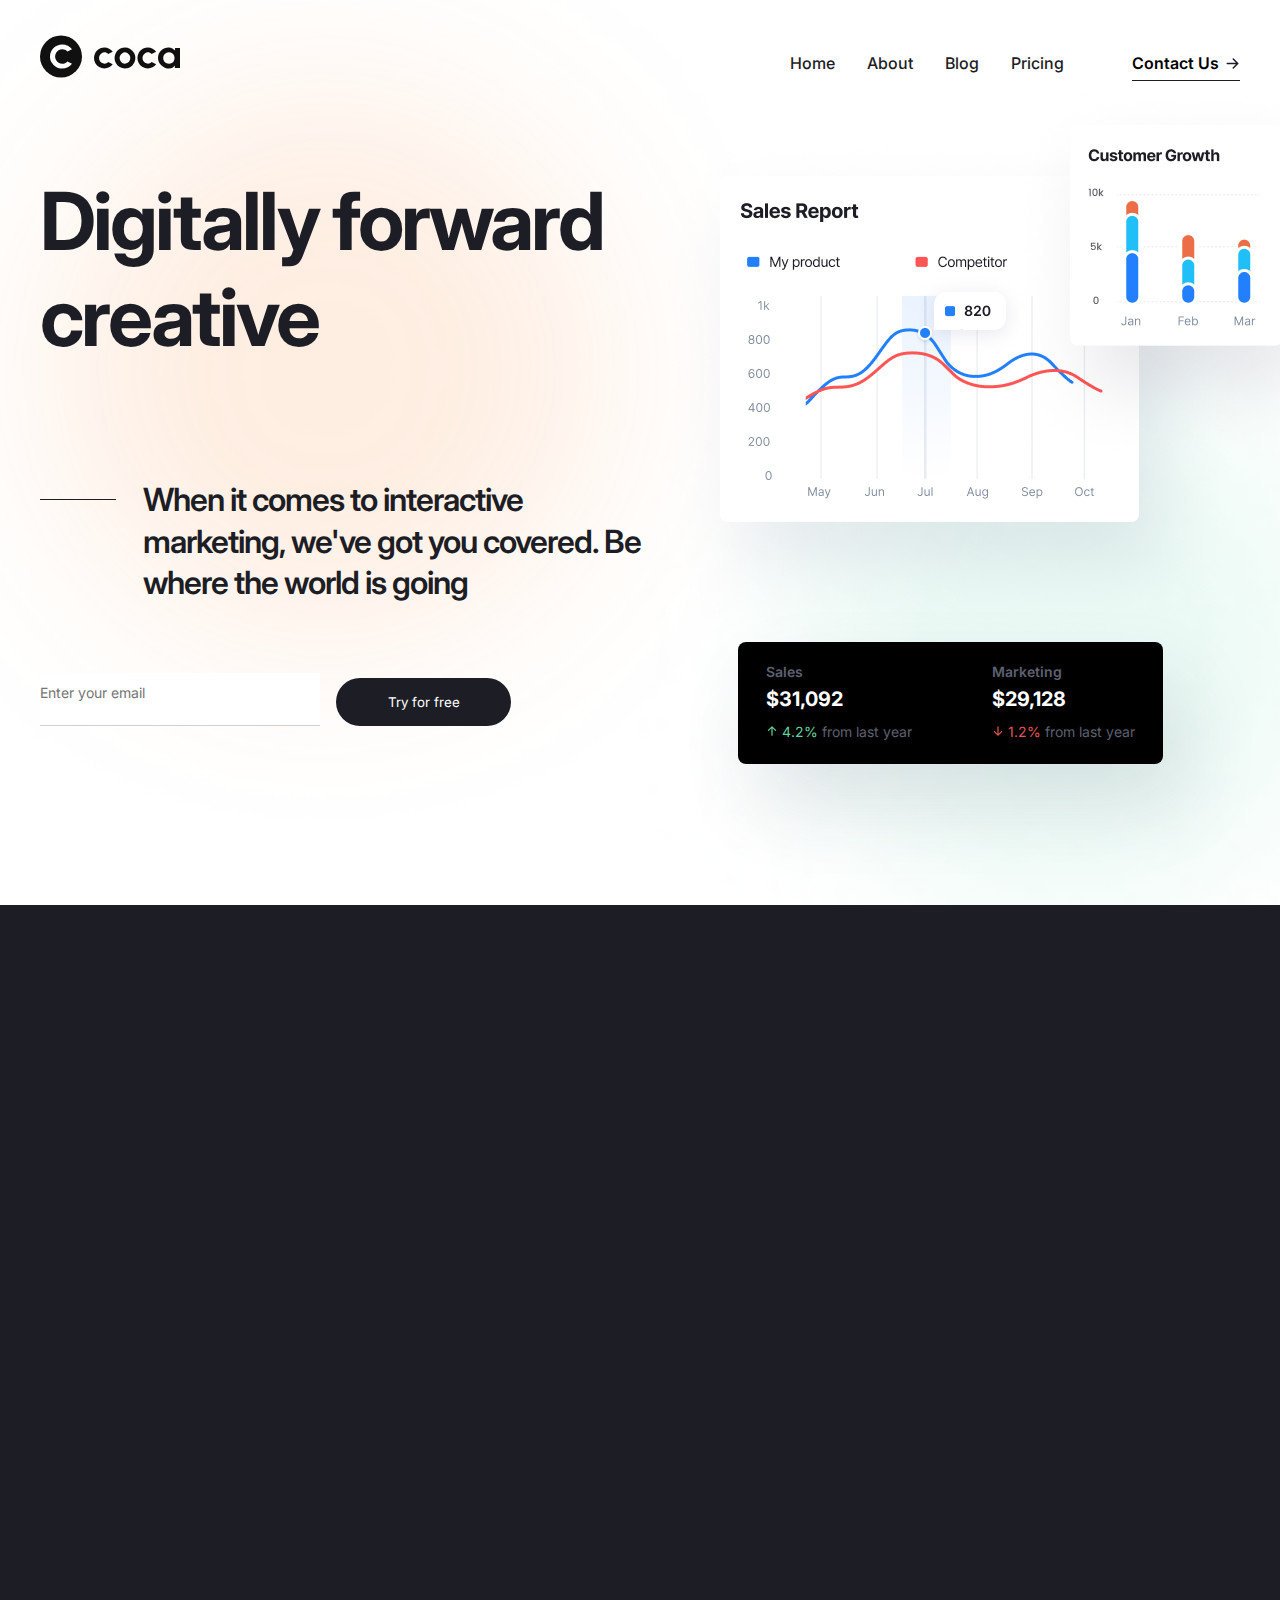
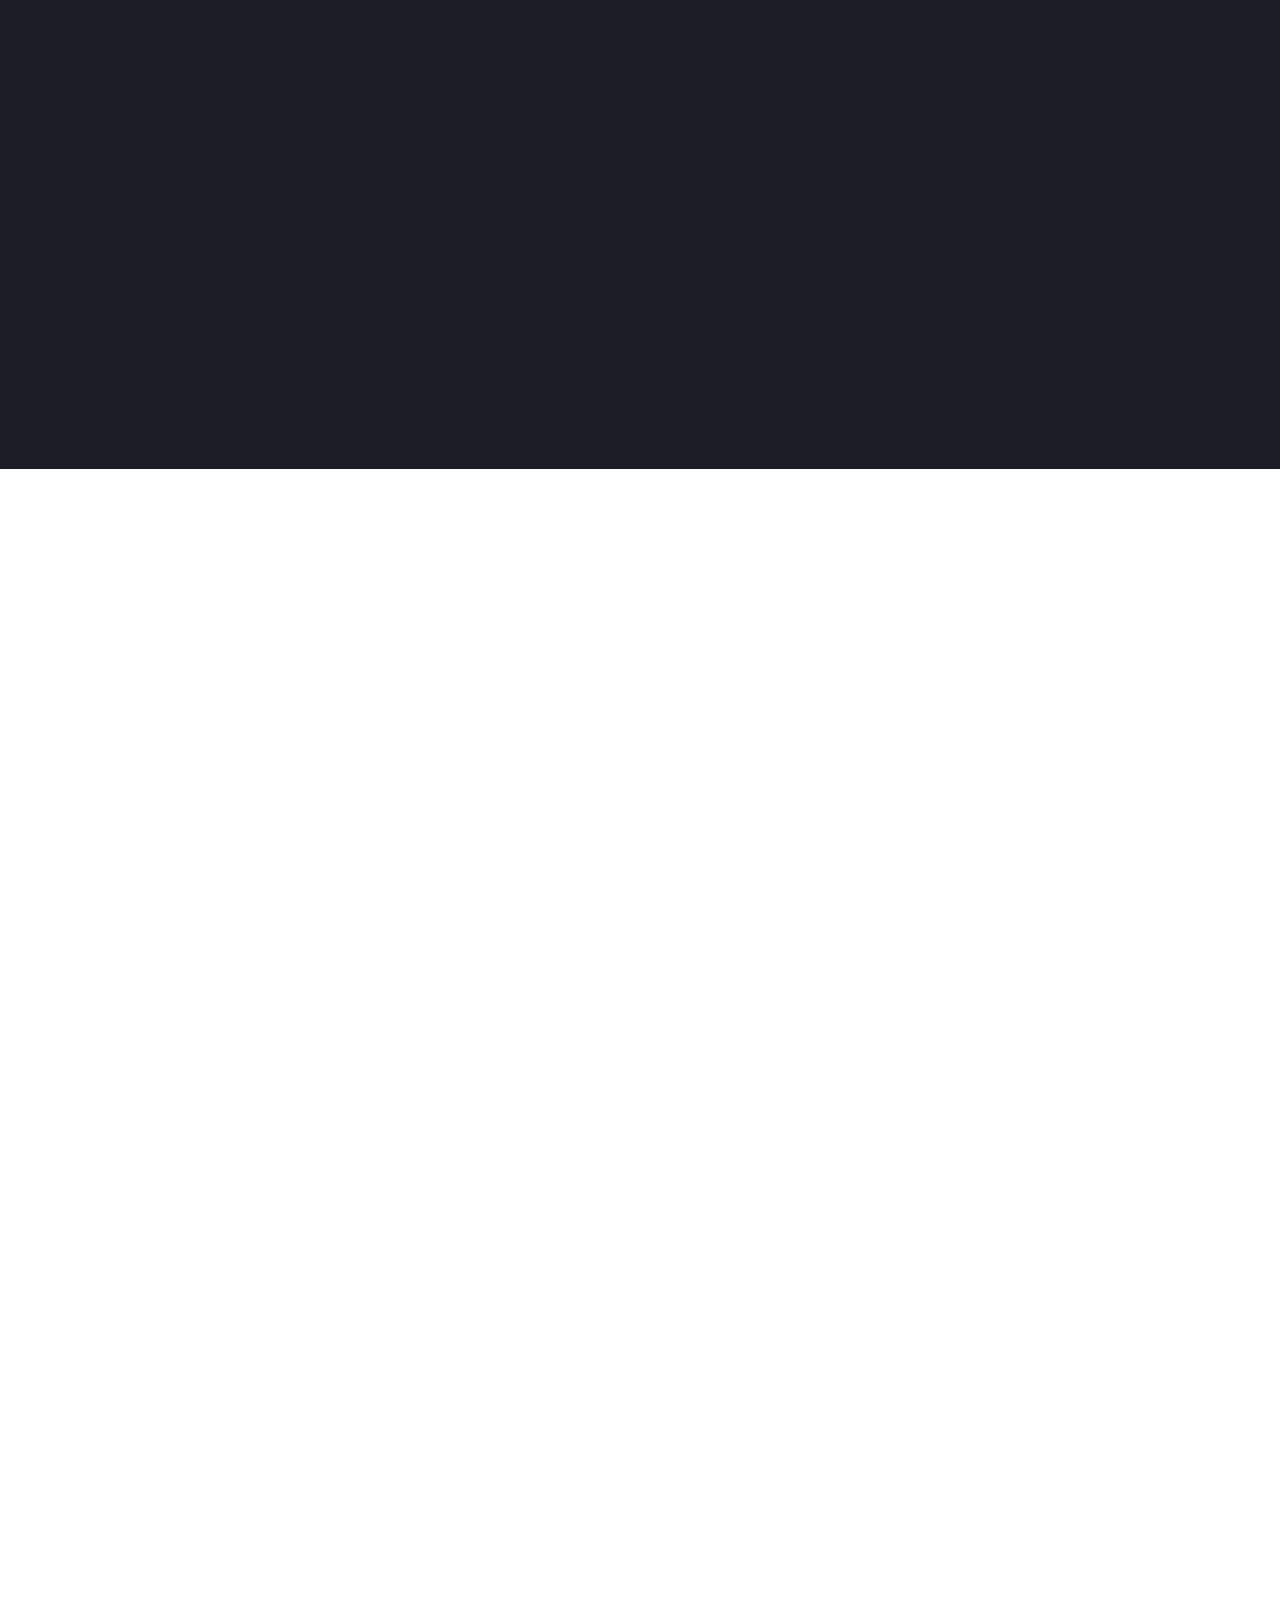
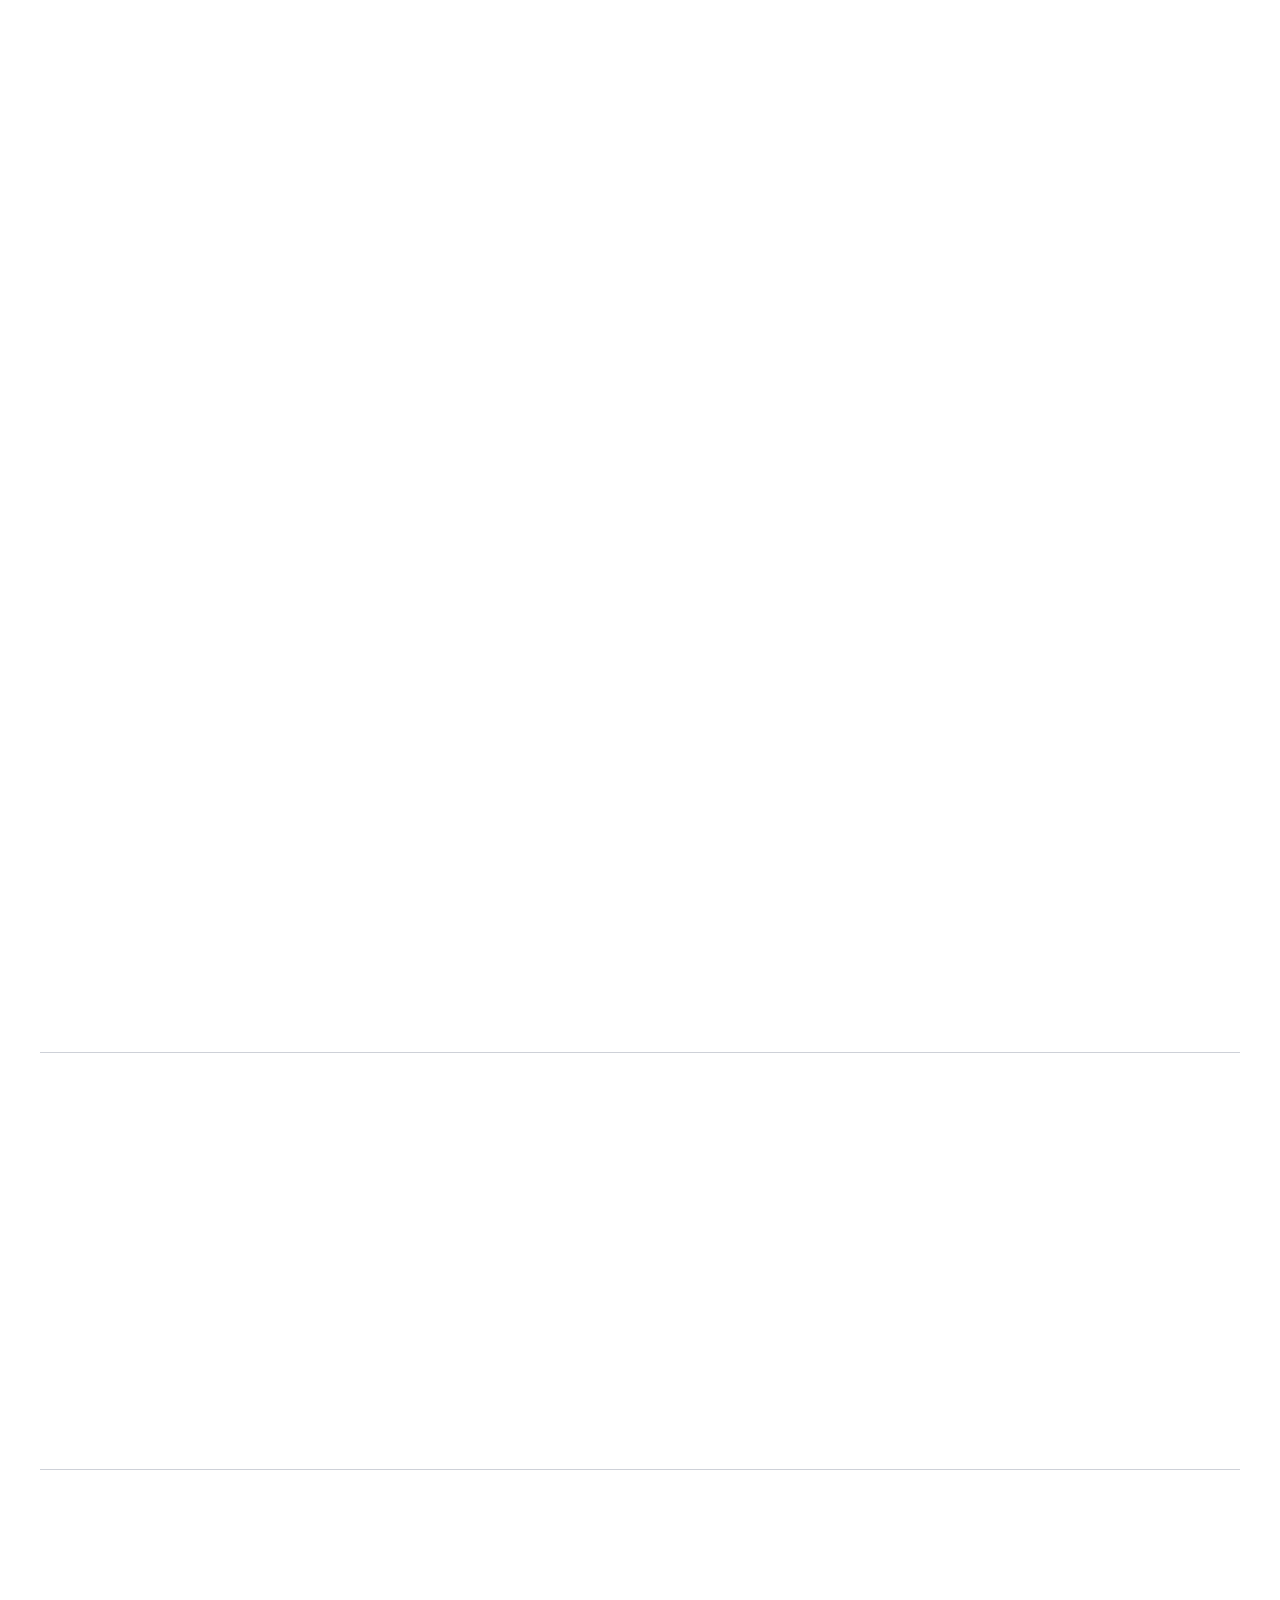
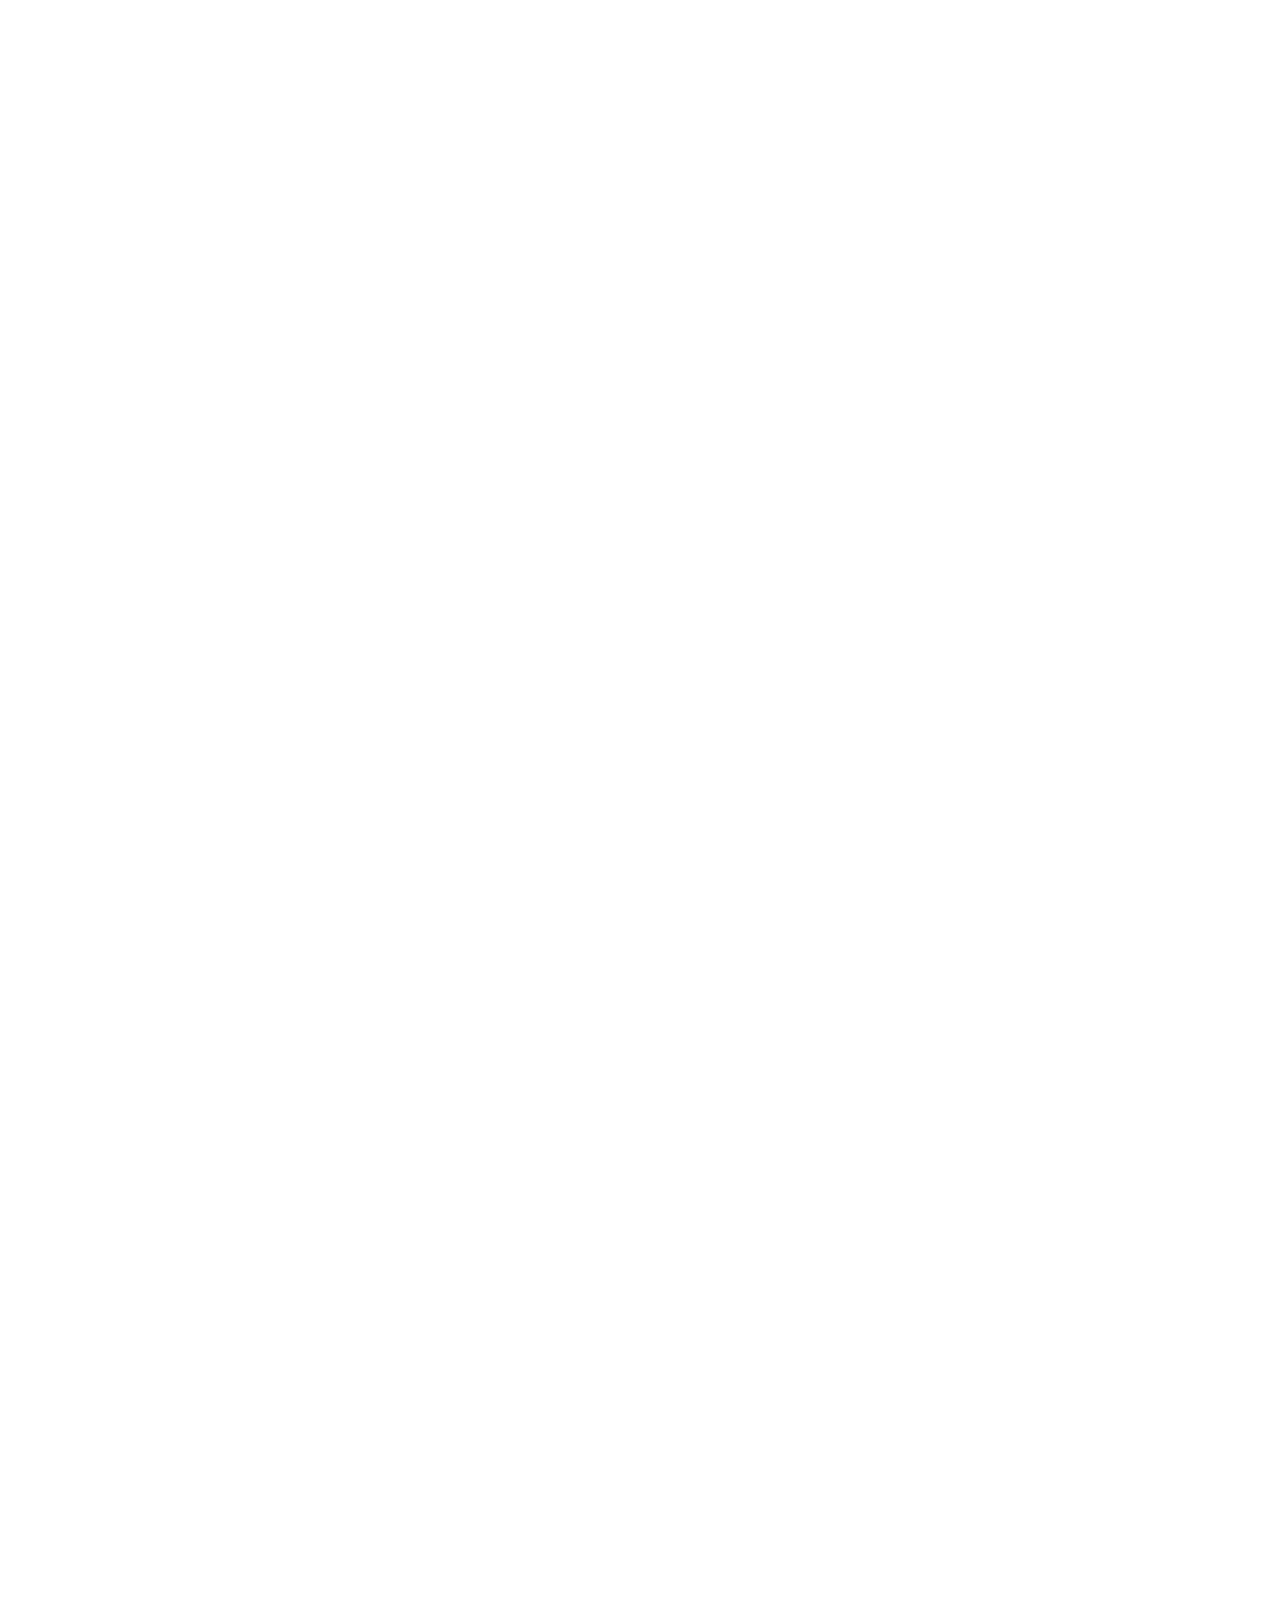
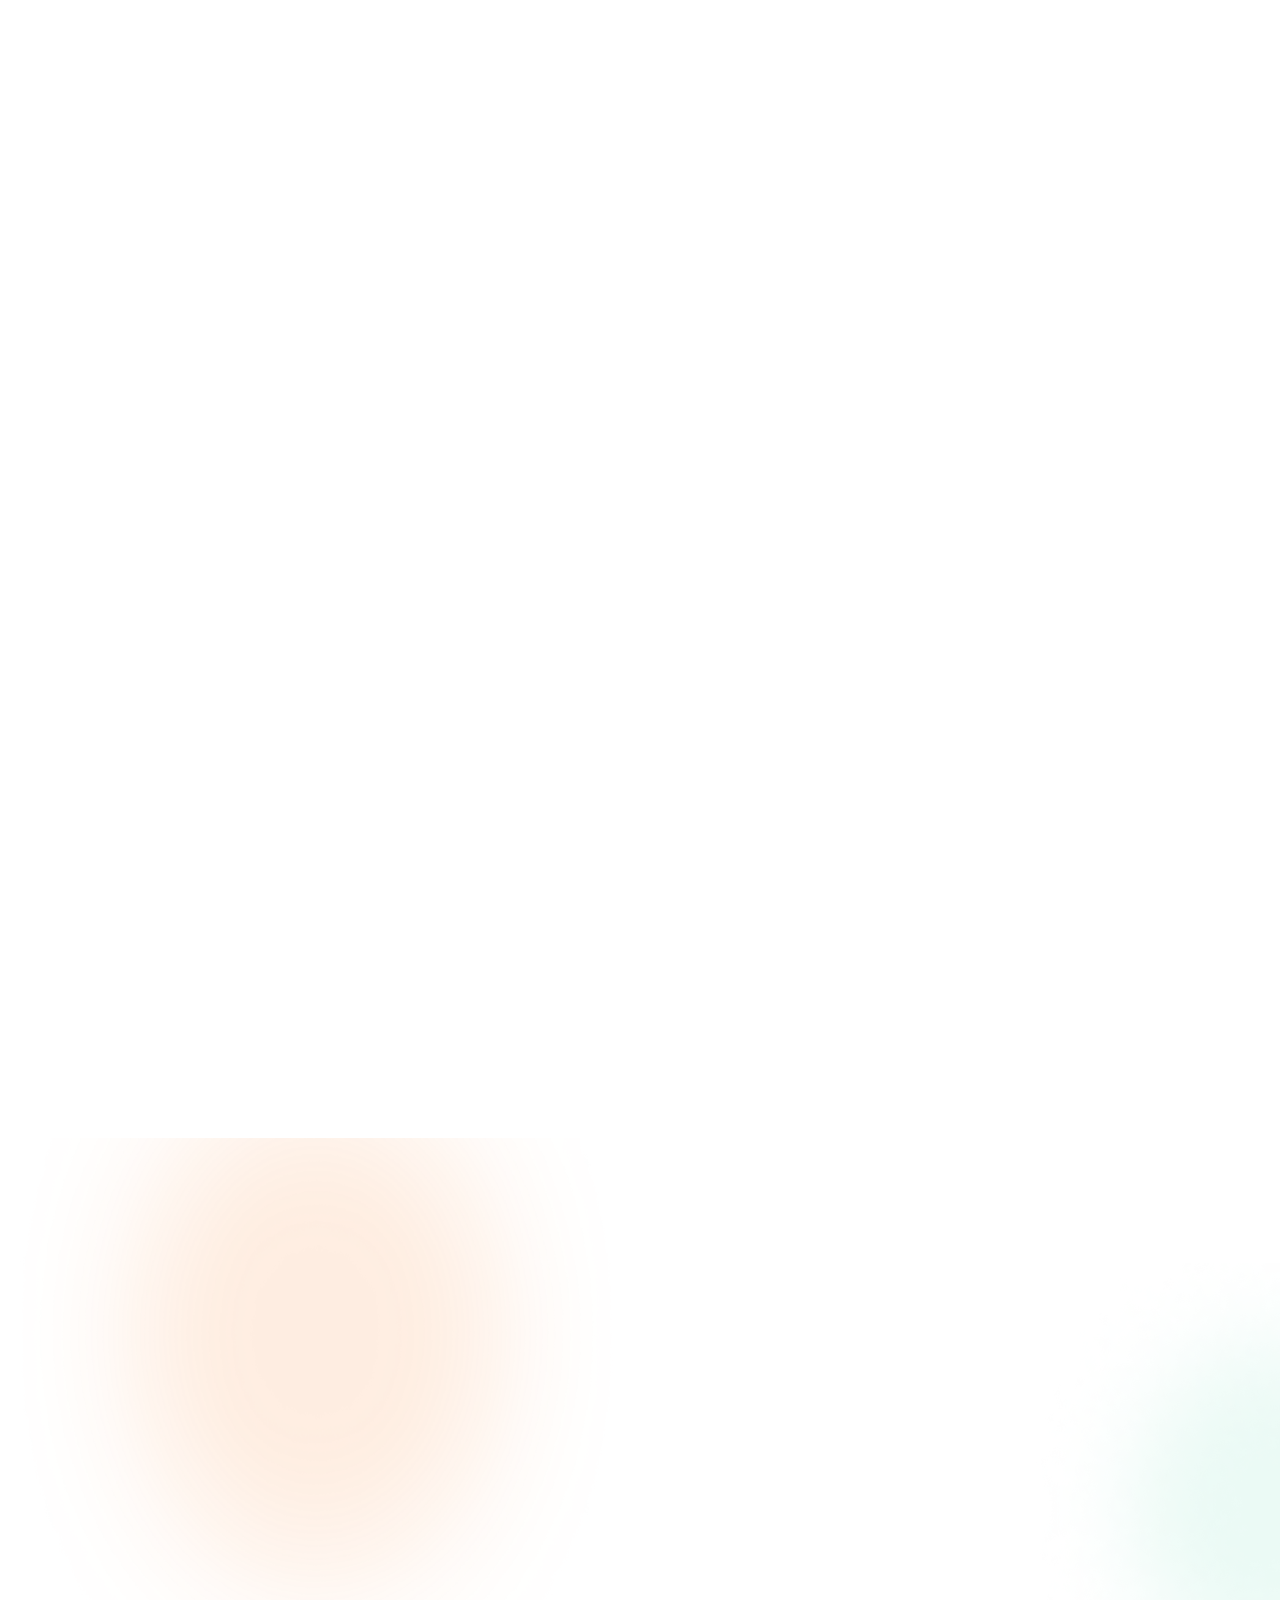
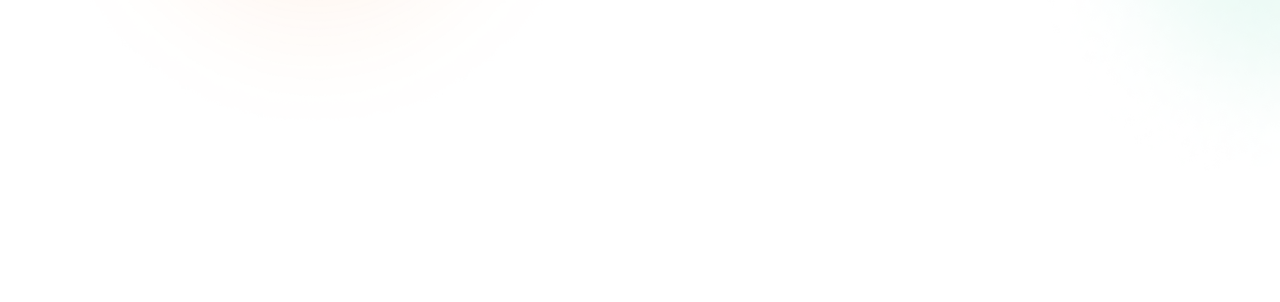
==== commit bb5233db: "about footer css + adaptive" ====
--- a/index.html
+++ b/index.html
@@ -14,11 +14,13 @@
     
     <header class="header">
         <div class="container header__inner">
-            <img src="images/logo.svg" alt="" class="logo wow fadeInLeft">
+            <a href="index.html">
+                <img src="images/logo.svg" alt="" class="logo wow fadeInLeft">
+            </a>
             <div class="header__links">
                 <nav class="nav" data-wow-delay="0.5s">
                     <a href="#" class="nav__item">Home</a>
-                    <a href="#" class="nav__item">About</a>
+                    <a href="about.html" class="nav__item">About</a>
                     <a href="#" class="nav__item">Blog</a>
                     <a href="#" class="nav__item">Pricing</a>
                 </nav>
--- a/css/style.css
+++ b/css/style.css
@@ -1036,6 +1036,11 @@
   position: relative;
 }
 
+.footer--dark {
+    background-color: var(--black);
+    color: #FFF;
+}
+
 .footer__inner {
   position: relative;
   padding-top: 112px;
@@ -1083,8 +1088,22 @@
   top: 16px;
 }
 
+.footer__subtitle--dark {
+    color: #afb3bb;
+    padding-left: 0 !important;
+}
+
+.footer__subtitle--dark::before {
+    content: none;
+}
+
 .footer__btn {
   min-width: 177px;
+}
+
+.footer__btn--dark {
+    color: var(--black);
+    background-color: #fff;
 }
 
 .footer__bottom {
@@ -1105,6 +1124,10 @@
   max-width: 292px;
 }
 
+.footer__text--dark {
+    color: #7E8492;
+}
+
 .footer__links {
   display: -webkit-box;
   display: -ms-flexbox;
@@ -1129,6 +1152,10 @@
 
 .footer__item {
   line-height: 1.5;
+}
+
+.footer__item--dark {
+    color: #7E8492;
 }
 
 .footer__item-title {
@@ -1171,6 +1198,15 @@
   z-index: -1;
   width: 621px;
   height: 621px;
+}
+
+.footer__dark {
+    display: flex;
+    align-items: center;
+    gap: 0 72px;
+    padding-top: 40px;
+    margin-top: 56px;
+    border-top: 1px solid #606060;
 }
 
 
@@ -1401,7 +1437,18 @@
 
   .testim {
     padding-bottom: 100px;
-}
+  }
+
+  .footer__btn--dark {
+    margin-left: 0 !important;
+  }
+
+  .footer__dark {
+    flex-direction: column;
+    gap: 24px 0;
+    text-align: center;
+    justify-content: center;
+  }
 }
 
 @media (max-width: 775px) {
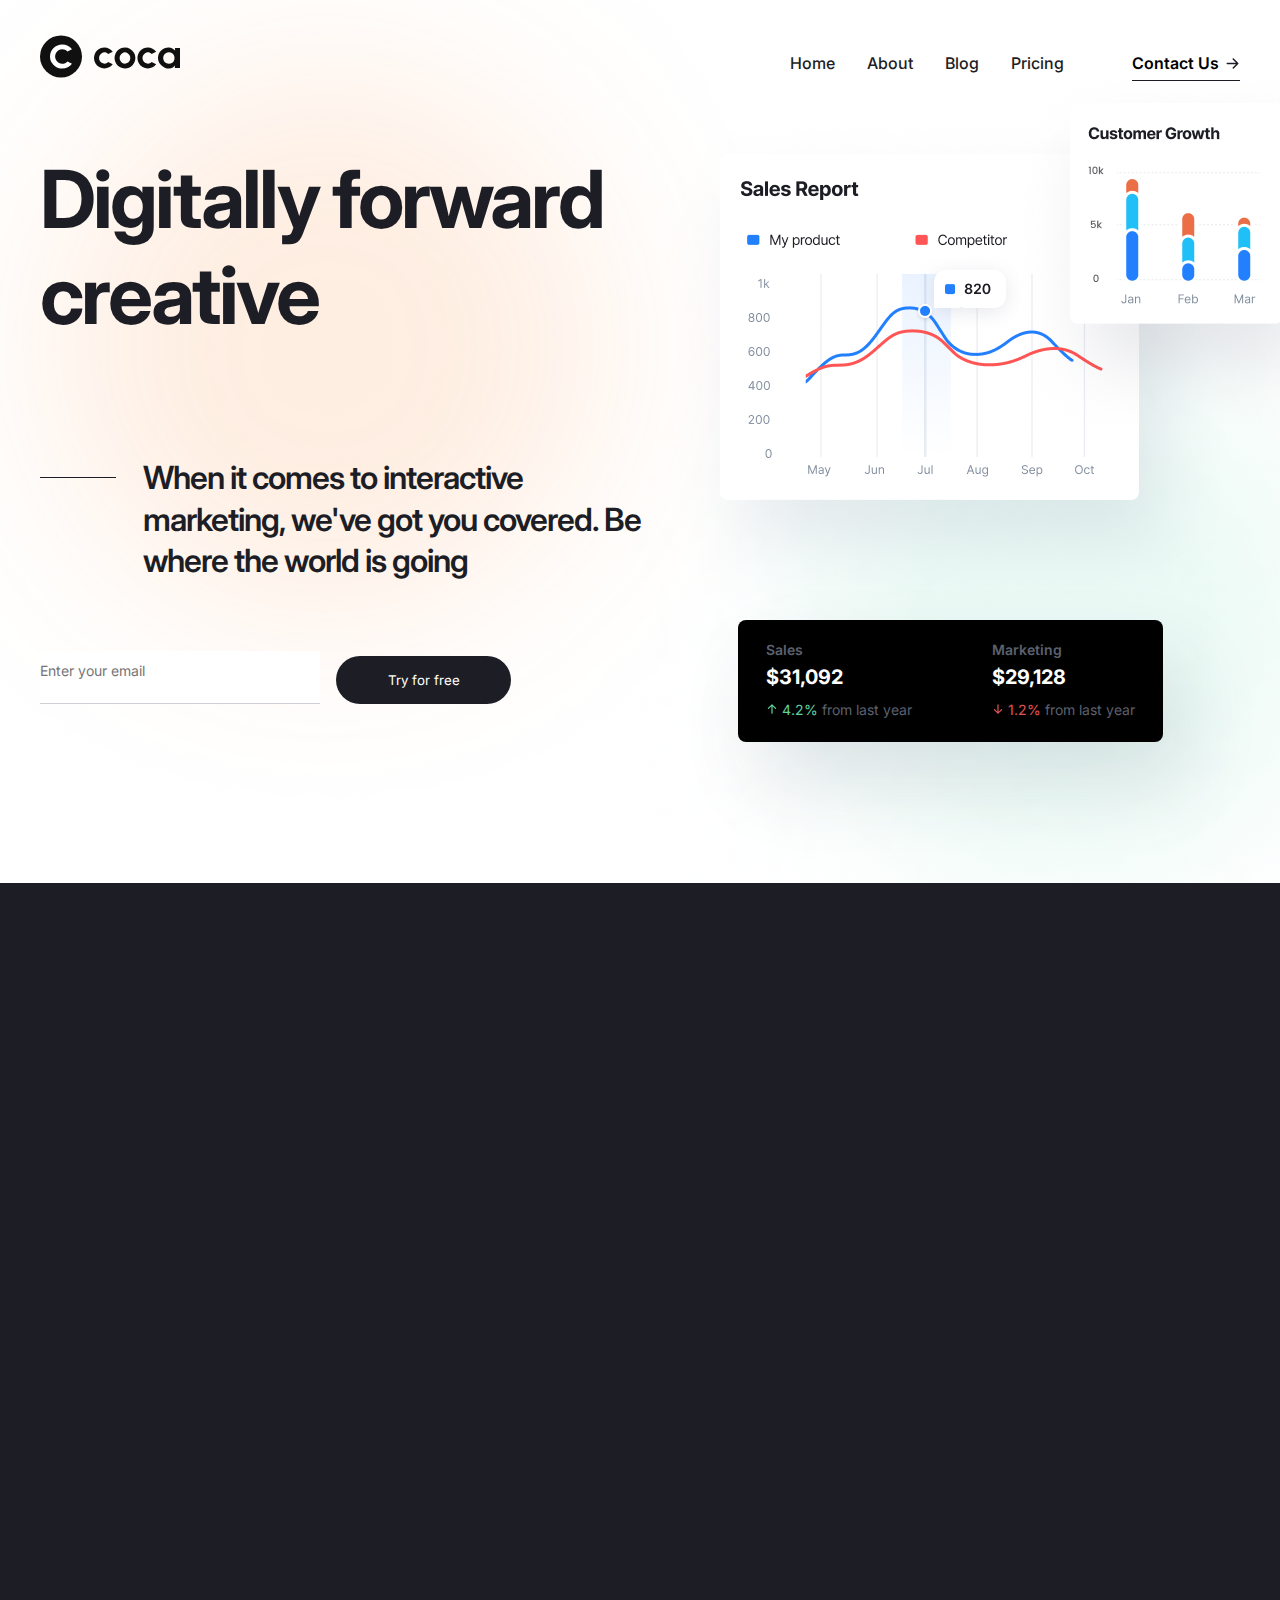
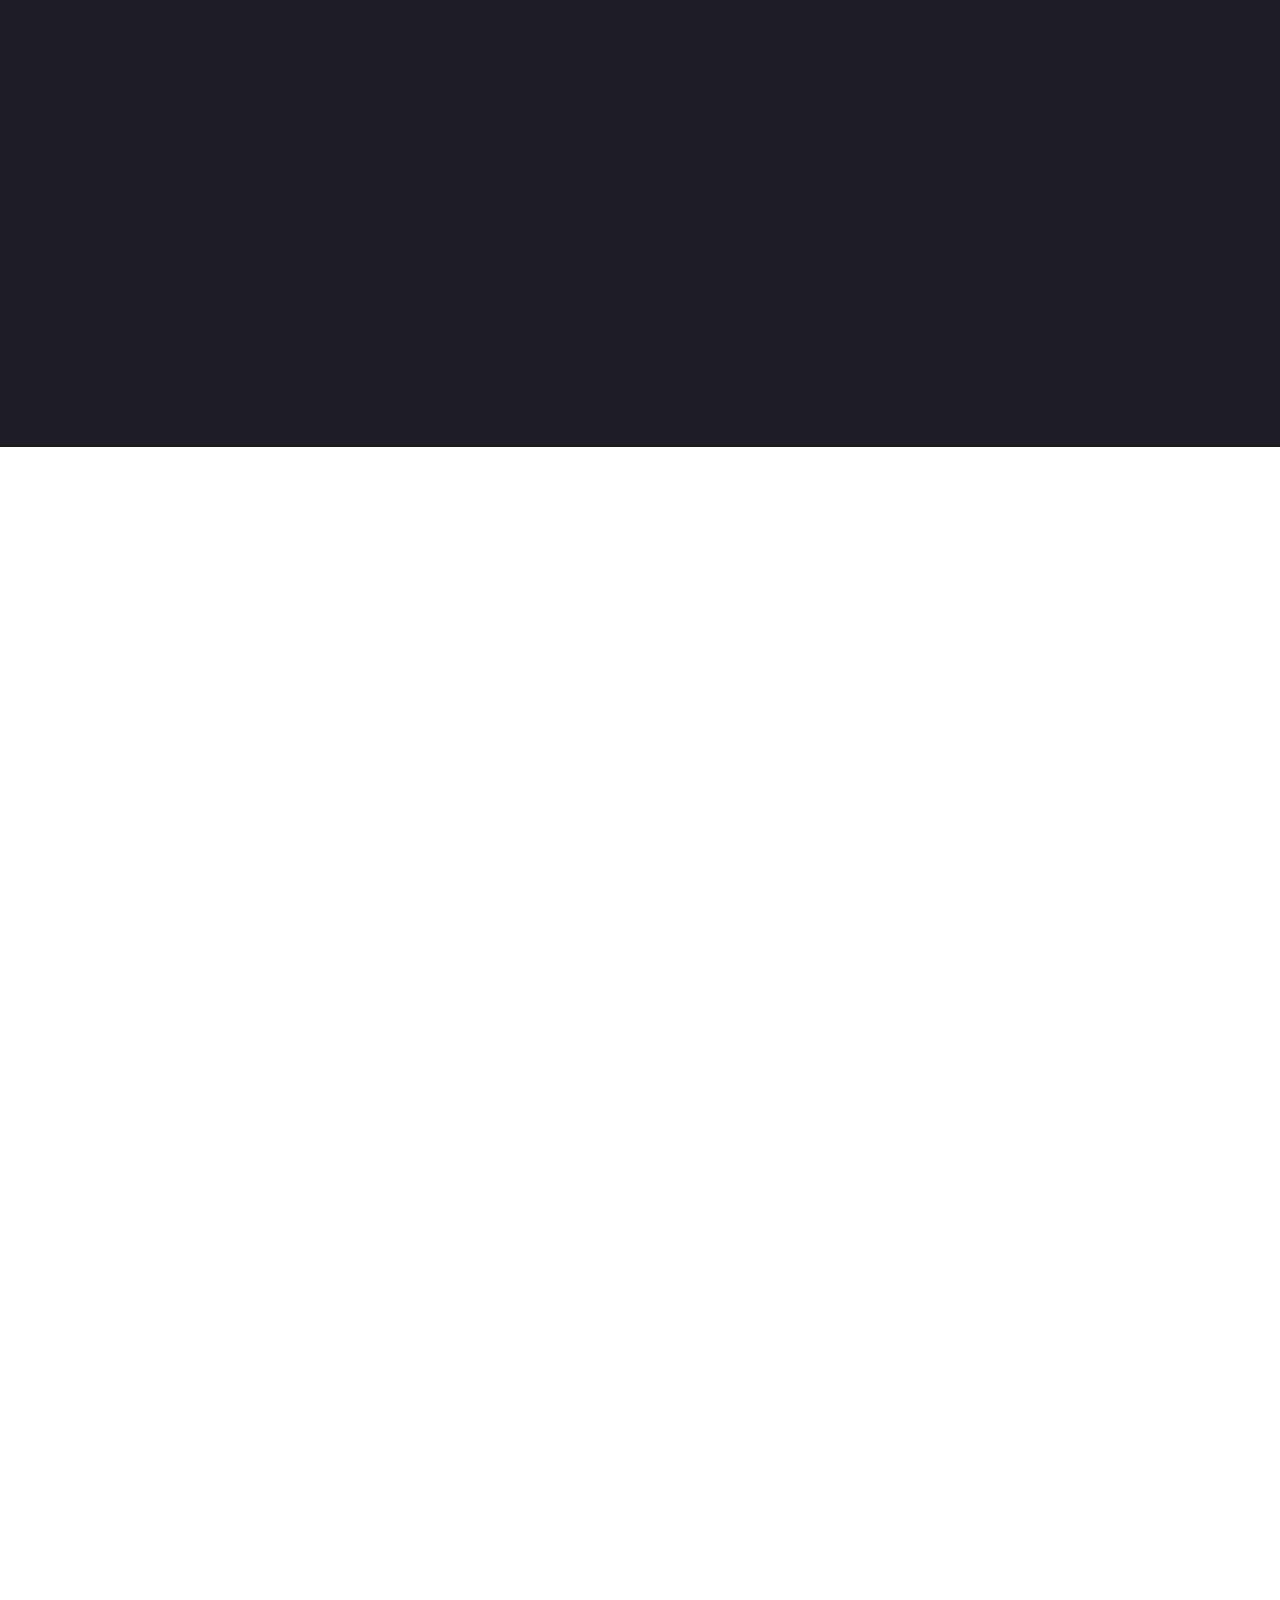
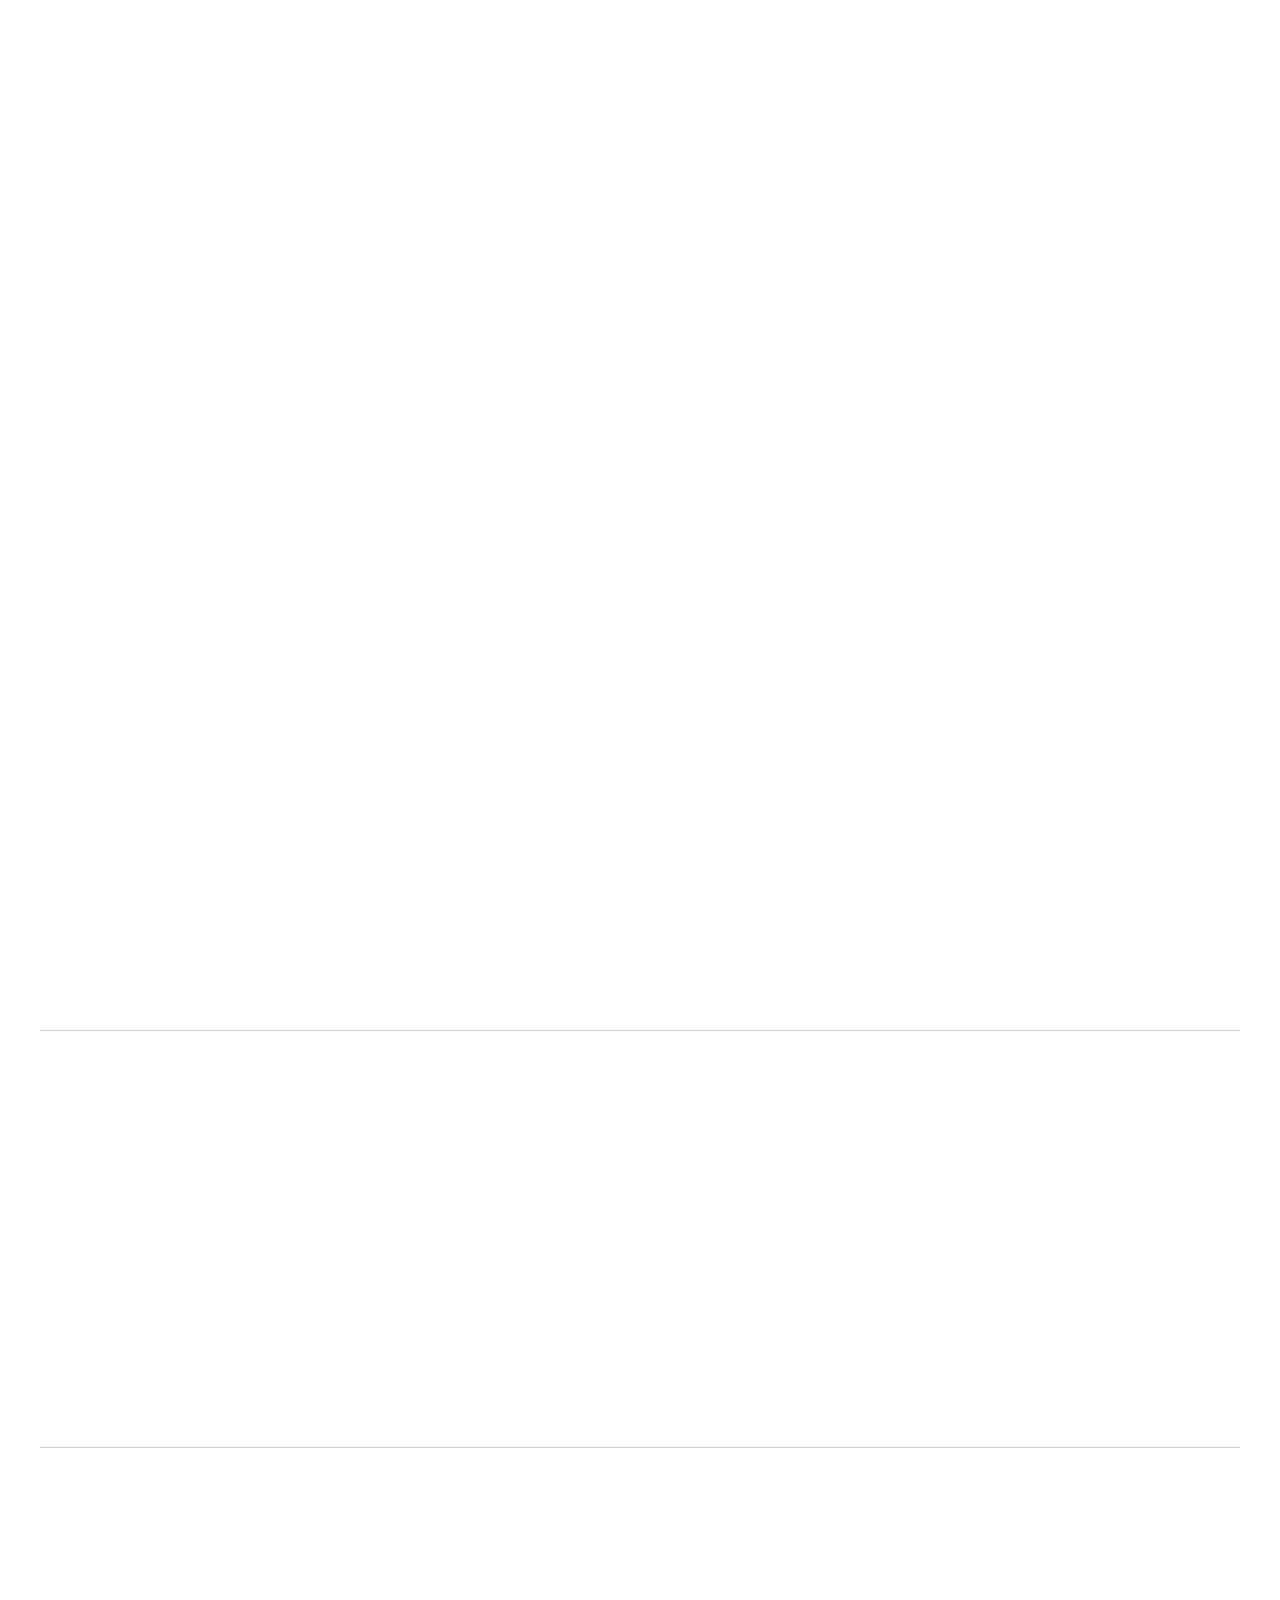
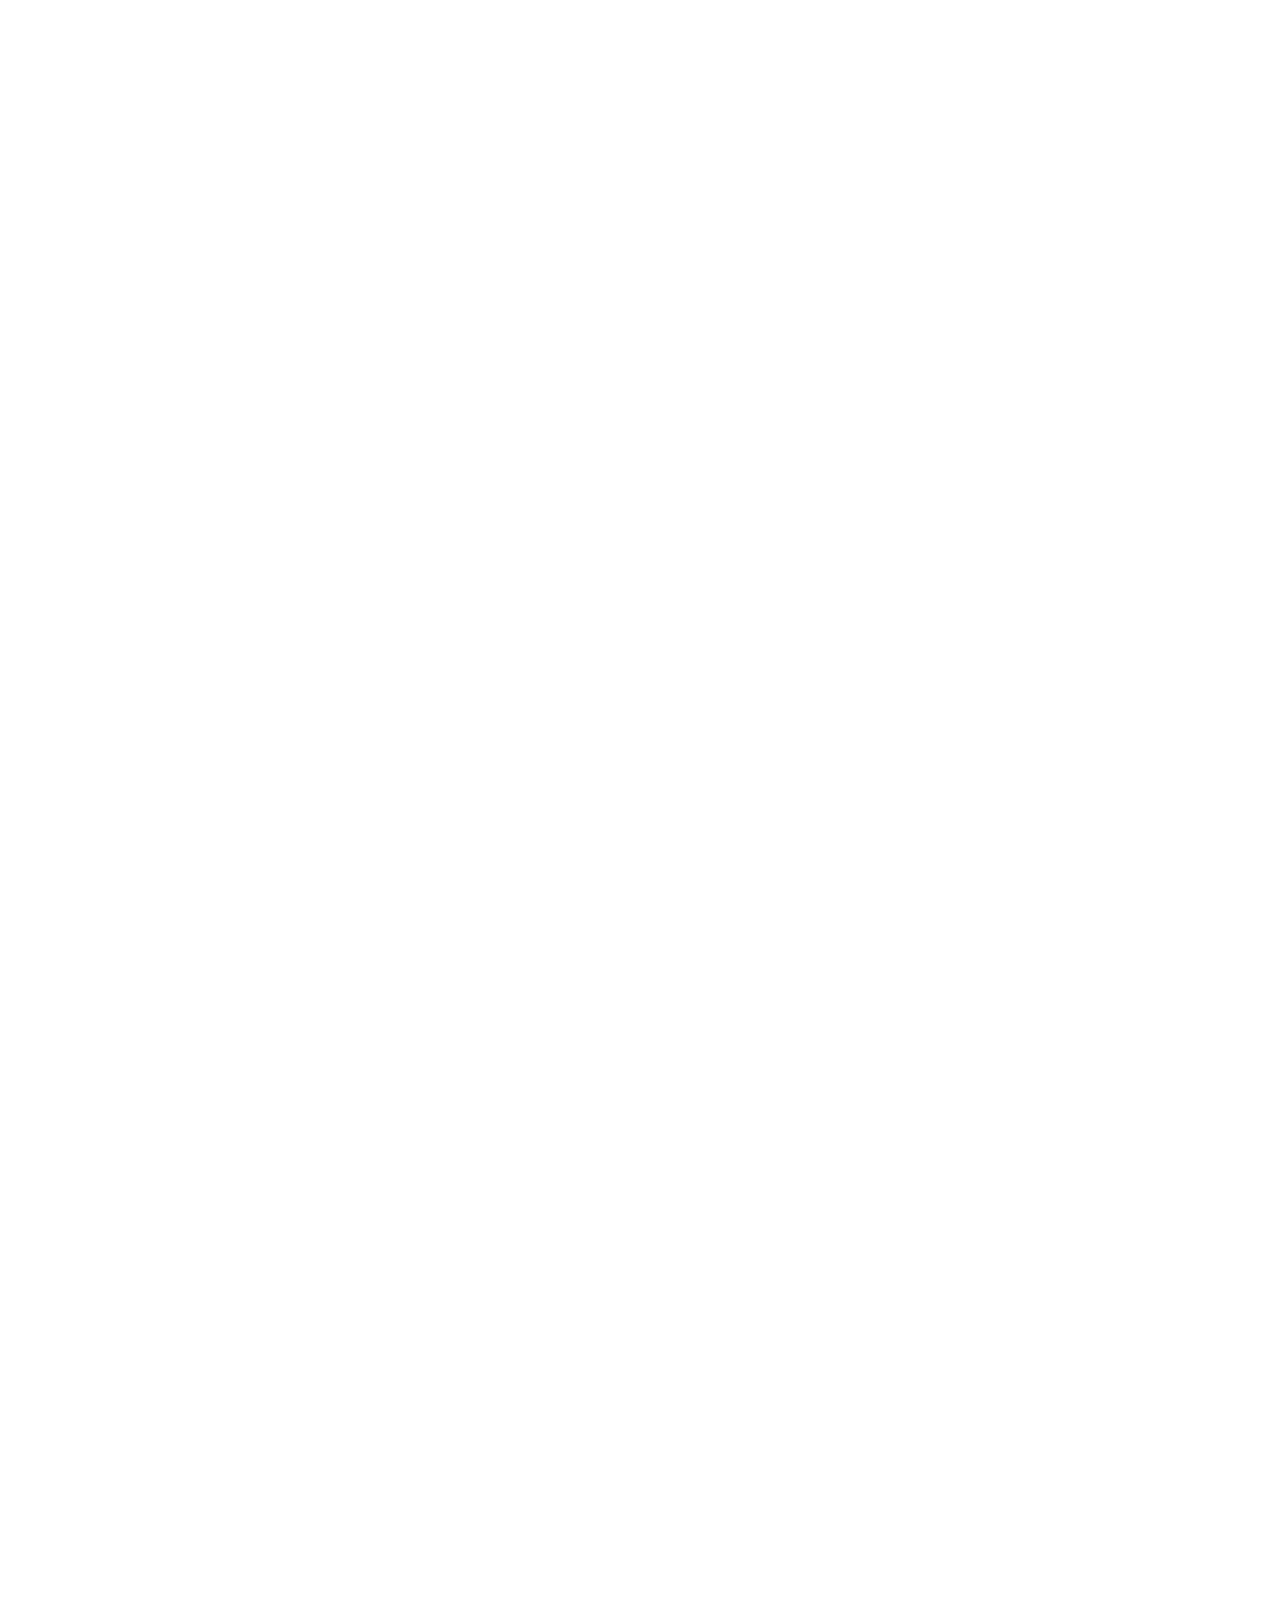
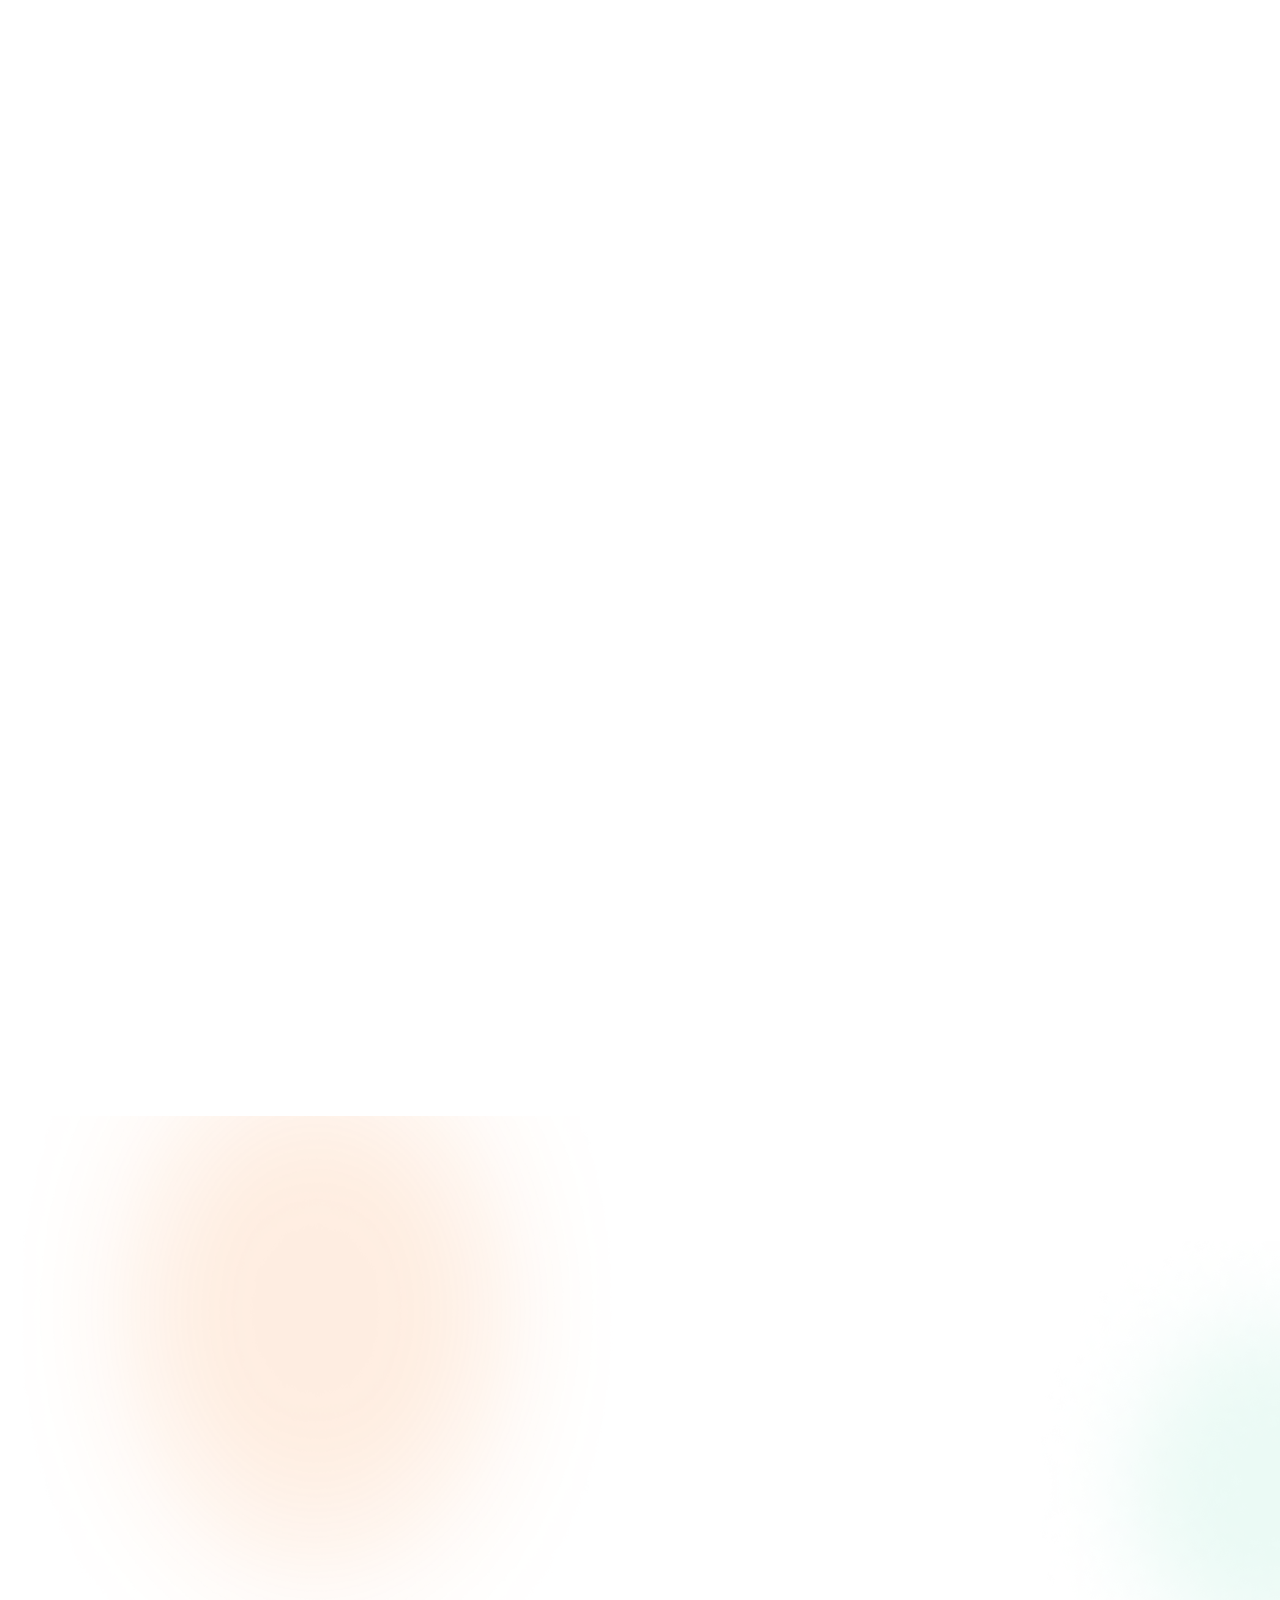
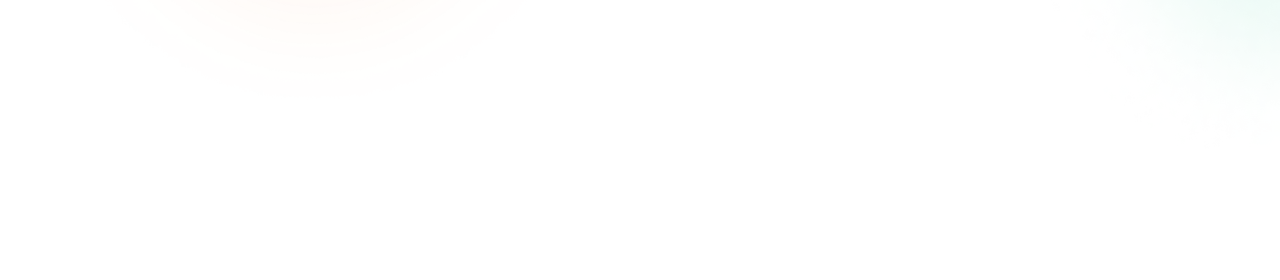
==== commit 6eb858f6: "section believe-in adaptive" ====
--- a/index.html
+++ b/index.html
@@ -43,8 +43,8 @@
         <section class="intro">
             <div class="container intro__inner">
                 <div class="intro__content">
-                    <h1 class="intro__title wow fadeInLeft">Digitally forward creative</h1>
-                    <p class="intro__text wow fadeInLeft" data-wow-delay=".3s">When it comes to interactive marketing, we've got you covered. Be where the world is going</p>
+                    <h1 class="title--main intro__title wow fadeInLeft">Digitally forward creative</h1>
+                    <p class="text intro__text wow fadeInLeft" data-wow-delay=".3s">When it comes to interactive marketing, we've got you covered. Be where the world is going</p>
                     <form action="" class="intro__form">
                         <input type="email" class="intro__input wow fadeInUp" placeholder="Enter your email" data-wow-delay=".6s">
                         <button class="btn intro__btn wow fadeInUp" type="submit" data-wow-delay=".8s">Try for free</button>
@@ -209,7 +209,7 @@
             </div>
         </section>
 
-        <section class="strength">
+        <section class="strength section">
             <div class="container">
                 <ul class="strength__list wow fadeInUp">
                     <li class="strength__item">
@@ -267,7 +267,7 @@
             </div>
         </section>
 
-        <section class="services">
+        <section class="services section">
             <div class="container">
                 <h1 class="title title-narrow wow fadeInLeft">
                     Advertise, analyze, and optimize! We do it all for you
@@ -332,7 +332,7 @@
             </div>
         </section>
 
-        <section class="insight">
+        <section class="insight section">
             <div class="container">
                 <h1 class="insight__title wow fadeInUp">Trending news from Coca</h1>
                 <h6 class="insight__subtitle wow fadeInUp" data-wow-delay=".4s">we have some new Service to pamper you</h6>
@@ -381,7 +381,7 @@
             </div>
         </section>
 
-        <section class="testim">
+        <section class="testim section">
             <div class="container">
                 <div class="testim__top">
                     <h1 class="title testim__title wow fadeInUp">What our customer are saying</h1>
--- a/css/style.css
+++ b/css/style.css
@@ -44,6 +44,21 @@
   margin: 0 auto;
 }
 
+.section {
+    padding-bottom: 160px;
+}
+
+.title--main {
+  -webkit-font-feature-settings: "calt" off;
+  font-feature-settings: "calt" off;
+  font-size: 80px;
+  font-weight: 700;
+  line-height: 1.2;
+  letter-spacing: -3px;
+  padding-bottom: 114px;
+  word-wrap: break-word;
+}
+
 .btn {
   padding: 16px 32px;
   color: #fff;
@@ -68,6 +83,34 @@
   color: #fff;
 }
 
+.text {
+  font-size: 32px;
+  font-weight: 600;
+  line-height: 1.3;
+  letter-spacing: -1px;
+  position: relative;
+  word-wrap: break-word;
+}
+
+.text::before {
+  content: "";
+  position: absolute;
+  display: inline-block;
+  width: 76px;
+  height: 1px;
+  background-color: var(--black);
+  left: 0;
+  top: 20px;
+}
+
+.slick-list {
+    overflow: hidden;
+}
+  
+.slick-track {
+    display: flex;
+}
+
 .header {
   position: relative;
 }
@@ -83,7 +126,6 @@
   -ms-flex-align: center;
   align-items: center;
   padding-top: 26px;
-  padding-bottom: 22px;
 }
 
 .logo {
@@ -264,37 +306,12 @@
 }
 
 .intro__title {
-  -webkit-font-feature-settings: "calt" off;
-  font-feature-settings: "calt" off;
-  font-size: 80px;
-  font-weight: 700;
-  line-height: 1.2;
-  letter-spacing: -3px;
-  padding-bottom: 114px;
-  word-wrap: break-word;
   max-width: 100%;
 }
 
 .intro__text {
-  font-size: 32px;
-  font-weight: 600;
-  line-height: 1.3;
-  letter-spacing: -1px;
   padding-left: 103px;
-  position: relative;
-  word-wrap: break-word;
   max-width: 100%;
-}
-
-.intro__text::before {
-  content: "";
-  position: absolute;
-  display: inline-block;
-  width: 76px;
-  height: 1px;
-  background-color: var(--black);
-  left: 0;
-  top: 20px;
 }
 
 .intro__form {
@@ -634,10 +651,6 @@
   font-weight: 500;
 }
 
-.strength {
-  padding-bottom: 160px;
-}
-
 .strength__list {
   display: grid;
   grid-template-columns: auto auto auto auto;
@@ -737,10 +750,6 @@
   gap: 31px 30px;
 }
 
-.services {
-  padding-bottom: 160px;
-}
-
 .sevices__text {
   font-weight: 500;
   color: #7e8492;
@@ -803,10 +812,6 @@
   transition: transform 0.2s;
 }
 
-.insight {
-  padding-bottom: 160px;
-}
-
 .insight__title {
   text-align: center;
   font-size: 56px;
@@ -827,12 +832,7 @@
   position: relative;
 }
 
-.insight__slider .slick-list {
-  overflow: hidden;
-}
-
 .insight__slider .slick-track {
-  display: flex;
   gap: 32px;
 }
 
@@ -889,10 +889,6 @@
   max-width: 582px;
 }
 
-.testim {
-    padding-bottom: 160px;
-}
-
 .testim__top {
     display: flex;
     align-items: center;
@@ -931,13 +927,8 @@
 .testim__slider .slick-slide {
     max-width: 100%;
 }
-  
-.testim__slider .slick-list {
-    overflow: hidden;
-}
-  
+
 .testim__slider .slick-track {
-    display: flex;
     position: relative;
 }
   
@@ -1016,22 +1007,6 @@
     color: #7E8492;
 }
 
-
-
-
-
-
-
-
-
-
-
-
-
-
-
-
-
 .footer {
   position: relative;
 }
@@ -1207,6 +1182,154 @@
     padding-top: 40px;
     margin-top: 56px;
     border-top: 1px solid #606060;
+}
+
+.get-it {
+    padding: 105px 0 135px;
+}
+
+.get-it__content {
+    display: flex;
+    align-items: center;
+    justify-content: space-between;
+}
+
+.get-it__title {
+    max-width: 879px;
+}
+
+.get-it__text {
+    max-width: 738px;
+    padding-left: 99px;
+}
+
+.get-it__btn {
+	position: relative;
+	width: 127px;
+	height: 126px;
+	border-radius: 50%;
+	display: flex;
+	justify-content: center;
+	align-items: center;
+    transition: transform .3s;
+    padding-right: 27px;
+}
+
+.get-it__btn:hover {
+    transform: scale(1.2);
+    transition: transform .3s;
+}
+
+.get-it__arrow {
+	position: absolute;
+}
+
+.get-it__p {
+	position: absolute;
+	width: 100%;
+	height: 100%;
+	animation: rotateText 10s linear infinite;
+}
+
+.get-it__btn:hover .get-it__p {
+    animation-play-state: paused;
+}
+
+.get-it__p p span {
+	position: absolute;
+	font-size: 12px;
+    letter-spacing: 200px;
+    text-transform: uppercase;
+	transform-origin: 0 63.5px;
+    pointer-events: none;
+}
+
+.believe-in {
+    position: relative;
+}
+
+.believe-in__item {
+    display: flex;
+    flex-direction: column;
+    justify-content: space-between;
+    gap: 24px 0;
+}
+
+.believe-in__img {
+    display: block;
+}
+
+.believe-in__slider .slick-track {
+    gap: 0 32px;
+}
+
+.believe-in__slider .slick-track {
+    gap: 0 32px;
+}
+
+.believe-in__img-big {
+    height: 100%;
+}
+
+.believe-in__content {
+    max-width: 502px;
+}
+
+.believe-in__title {
+    font-size: 32px;
+    font-weight: 600;
+    line-height: 1.5;
+    letter-spacing: -0.32px;
+}
+.believe-in__text {
+    font-size: 18px;
+    font-weight: 500;
+    color: #7E8492;
+    padding-bottom: 32px;
+}
+
+.believe-in__btn {
+    display: flex;
+    gap: 0 7px;
+    align-items: center;
+}
+
+.believe-in__arrow {
+    width: 12px;
+    height: 12px;
+    fill: #fff;
+    display: block;
+}
+
+.believe-in__back {
+    position: absolute;
+    left: 21px;
+    width: 551px;
+    height: 551px;
+    bottom: -117px;
+    z-index: -1;
+}
+
+.quote__inner {
+    padding-top: 80px;
+    padding-bottom: 80px;
+    border-top: 1px solid #EDEDED;
+    border-bottom: 1px solid #EDEDED;
+    display: flex;
+    justify-content: space-between;
+    align-items: center;
+    gap: 0 50px;
+}
+
+.quote__title {
+    max-width: 480px;
+}
+
+.quote__text {
+    max-width: 522px;
+    font-size: 24px;
+    font-weight: 600;
+    line-height: 1.5;
 }
 
 
@@ -1355,7 +1478,7 @@
     font-size: 16px;
   }
 
-  .intro__title {
+  .title--main {
     font-size: 60px;
     padding-bottom: 54px;
   }
@@ -1419,23 +1542,11 @@
     padding-bottom: 100px;
   }
 
-  .strength {
-    padding-bottom: 100px;
-  }
-
-  .services {
-    padding-bottom: 100px;
-  }
-
   .insight__subtitle {
     padding: 22px 0 50px;
   }
 
-  .insight {
-    padding-bottom: 100px;
-  }
-
-  .testim {
+  .section {
     padding-bottom: 100px;
   }
 
@@ -1448,6 +1559,10 @@
     gap: 24px 0;
     text-align: center;
     justify-content: center;
+  }
+
+  .get-it {
+    padding: 75px 0 105px;
   }
 }
 
@@ -1637,7 +1752,7 @@
     left: 58%;
   }
 
-  .intro__title {
+  .title--main {
     font-size: 52px;
     letter-spacing: -1px;
   }
@@ -1714,10 +1829,6 @@
     padding: 62px 0;
   }
 
-  .services {
-    padding-bottom: 90px;
-  }
-
   .services__inner {
     padding-top: 50px;
   }
@@ -1726,8 +1837,7 @@
     padding: 20px 0 44px;
   }
 
-  .insight,
-  .testim {
+  .section {
     padding-bottom: 90px;
   }
 
@@ -1742,6 +1852,30 @@
 
   .testim__rate {
     padding-bottom: 15px;
+  }
+
+  .believe-in__item {
+    display: none;
+  }
+
+  .believe-in__item.believe-in__item--mobile {
+    display: block;
+  }
+
+  .believe-in__content {
+    width: 100%;
+  }
+
+  .believe-in__item--mobile .believe-in__img {
+    width: 100%;
+  }
+  
+  .believe-in__title {
+    padding-top: 18px;
+  }
+
+  .get-it {
+    padding: 65px 0 85px;
   }
 }
 
@@ -1780,6 +1914,16 @@
     .testim__img {
         width: 55px;
     }
+
+    .believe-in__title {
+        font-size: 26px;
+    }
+
+    .believe-in__text {
+        font-size: 16px;
+        padding-top: 10px;
+        padding-bottom: 24px;
+    }
 }
 
 @media (max-width: 550px) {
@@ -1802,7 +1946,7 @@
     font-size: 14px;
   }
 
-  .intro__title {
+  .title--main {
     font-size: 32px;
   }
 
@@ -1891,10 +2035,6 @@
     padding-bottom: 80px;
   }
 
-  .strength {
-    padding-bottom: 80px;
-  }
-
   .strength__companies {
     display: block;
   }
@@ -1936,10 +2076,6 @@
   .services__name {
     font-size: 16px;
     padding-bottom: 8px;
-  }
-
-  .services {
-    padding-bottom: 80px;
   }
 
   .insight__img {
@@ -1992,8 +2128,7 @@
     padding: 20px 0 40px;
   }
 
-  .insight,
-  .testim {
+  .section {
     padding-bottom: 80px;
   }
 
@@ -2004,6 +2139,14 @@
 
   .testim__comment {
     font-size: 20px;
+  }
+
+  .believe-in__title {
+    font-size: 23px;
+  }
+
+  .get-it {
+    padding: 55px 0 65px;
   }
 }
 
@@ -2114,10 +2257,6 @@
     padding-bottom: 66px;
   }
 
-  .strength {
-    padding-bottom: 66px;
-  }
-
   .strength__logo {
     width: 125px;
   }
@@ -2131,10 +2270,6 @@
     padding: 0;
   }
 
-  .services {
-    padding-bottom: 66px;
-  }
-
   .services__icon {
     padding: 8px;
   }
@@ -2144,8 +2279,7 @@
     padding: 18px 0 36px;
   }
 
-  .insight,
-  .testim {
+  .section {
     padding-bottom: 66px;
   }
 
@@ -2180,6 +2314,20 @@
 
   .testim__star {
     width: 16px;
+  }
+
+  .believe-in__title {
+    font-size: 20px;
+  }
+
+  .believe-in__text {
+    font-size: 14px;
+    padding-top: 8px;
+    padding-bottom: 16px;
+  }
+
+  .get-it {
+    padding: 42px 0 48px;
   }
 }
 
@@ -2193,18 +2341,10 @@
     padding-bottom: 56px;
   }
 
-  .strength {
-    padding-bottom: 56px;
-  }
-
   .services__descr {
     font-size: 11px;
   }
 
-  .services {
-    padding-bottom: 56px;
-  }
-
   .insight__name {
     font-size: 16px;
   }
@@ -2213,8 +2353,7 @@
     padding: 16px 0 32px;
   }
 
-  .insight,
-  .testim {
+  .section {
     padding-bottom: 56px;
   }
 
@@ -2225,4 +2364,21 @@
   .testim__text {
     max-width: 229px;
   }
-}
+
+  .believe-in__title {
+    font-size: 18px;
+  }
+
+  .get-it {
+    padding: 32px 0 34px;
+  }
+}
+
+@keyframes rotateText {
+	0% {
+		transform: rotate(360deg);
+	}
+	100% {
+		transform: rotate(0deg);
+	}
+}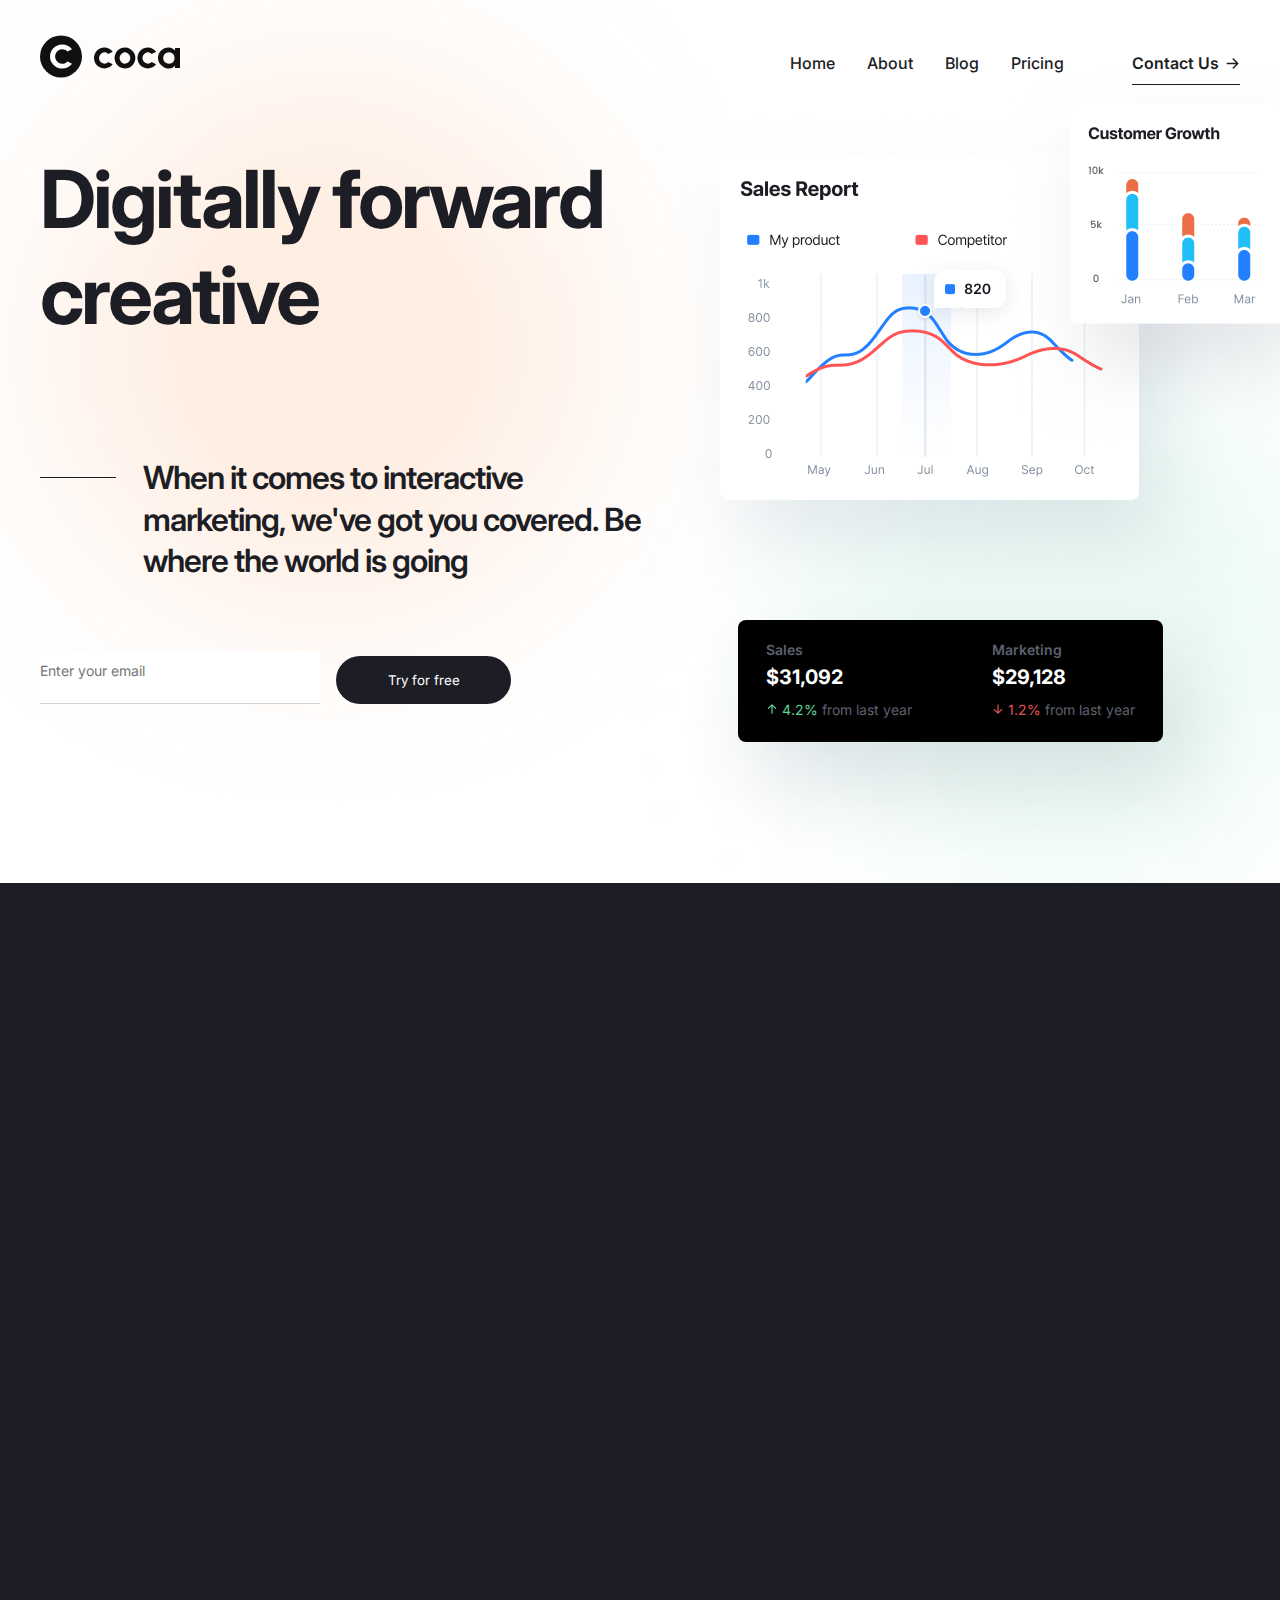
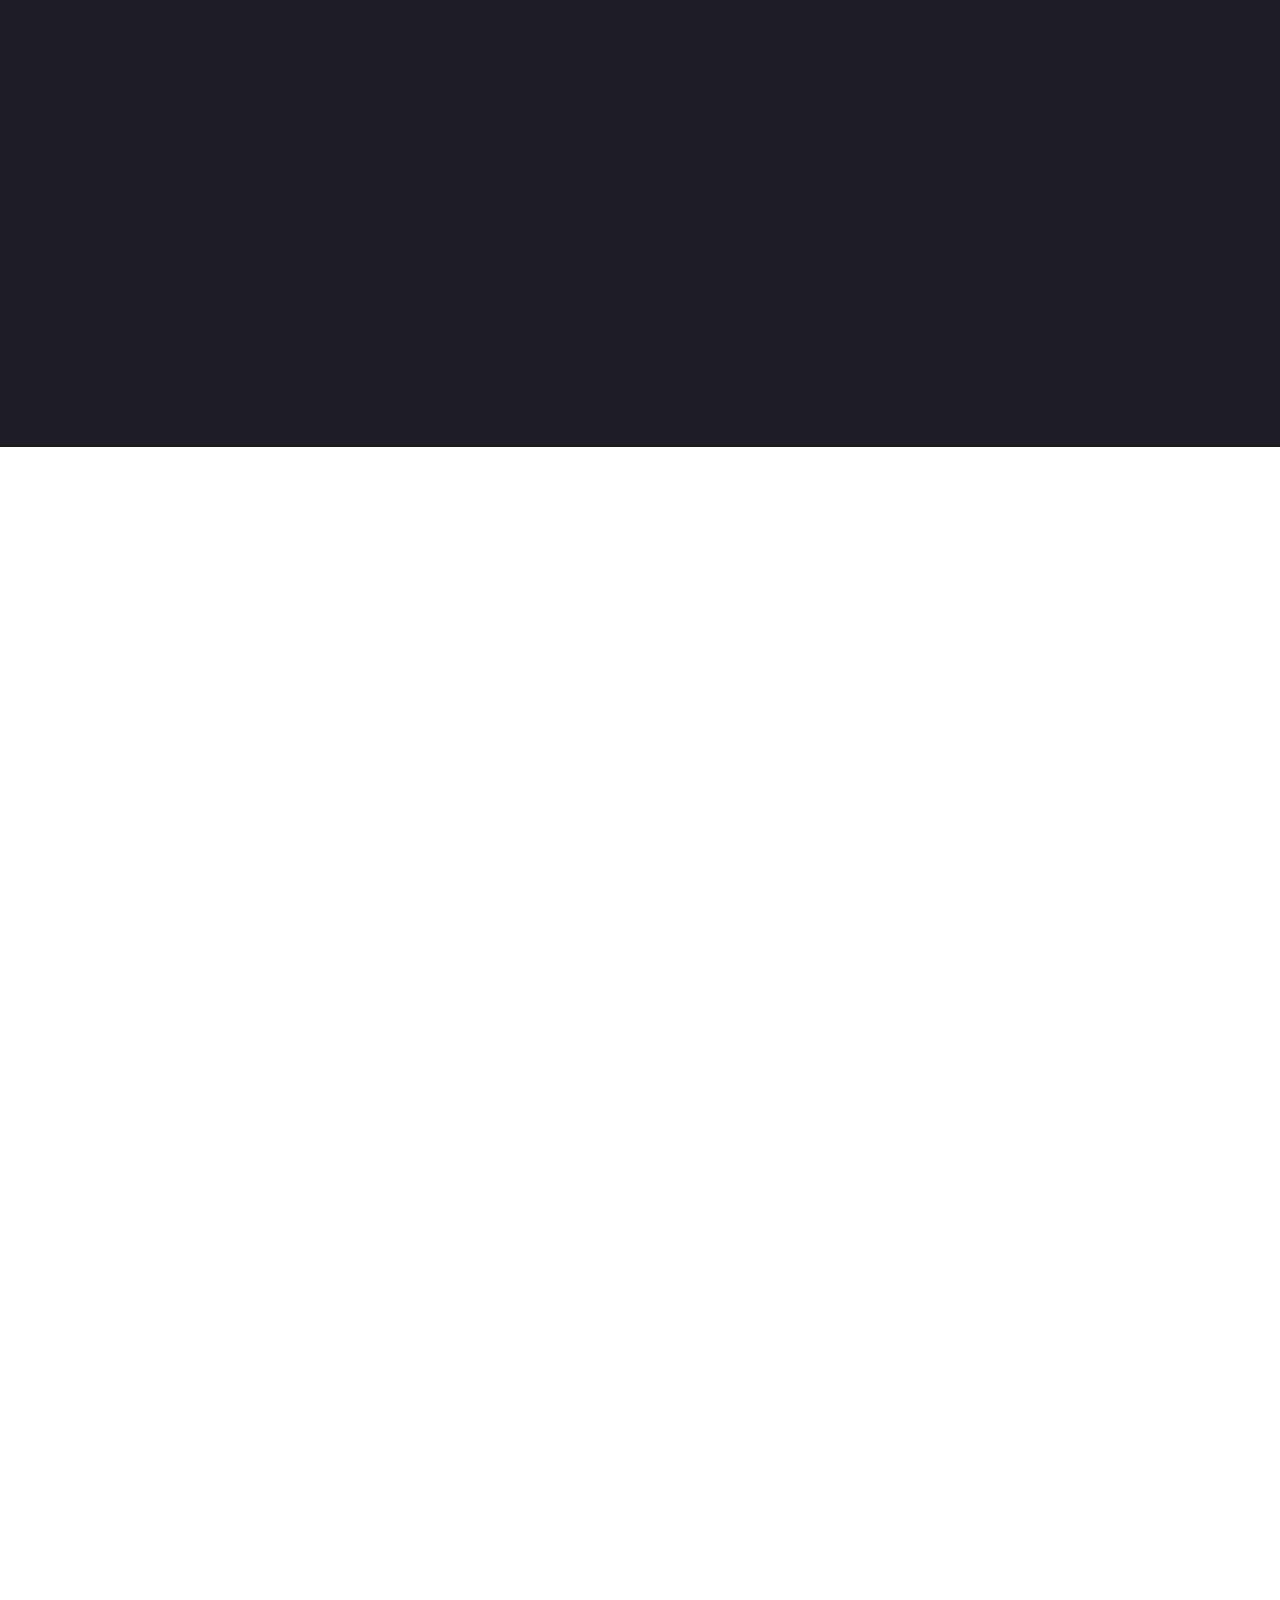
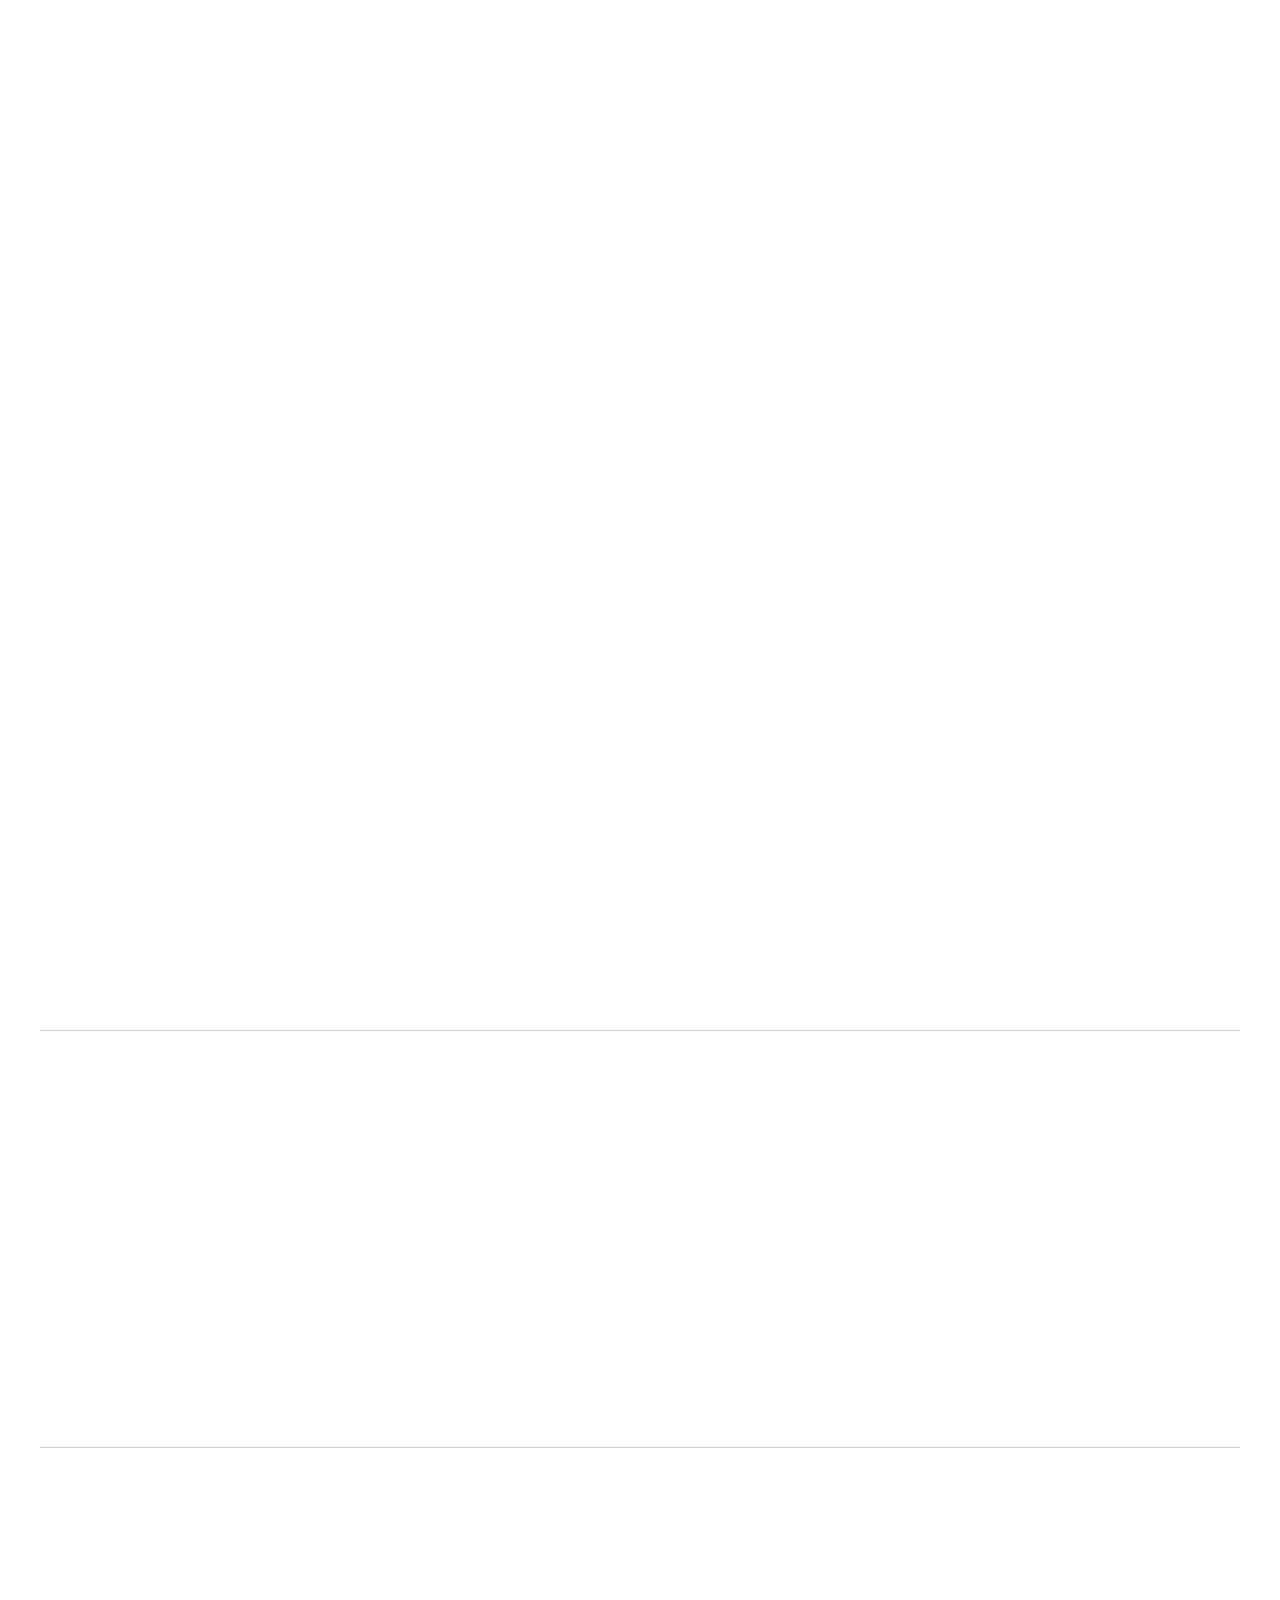
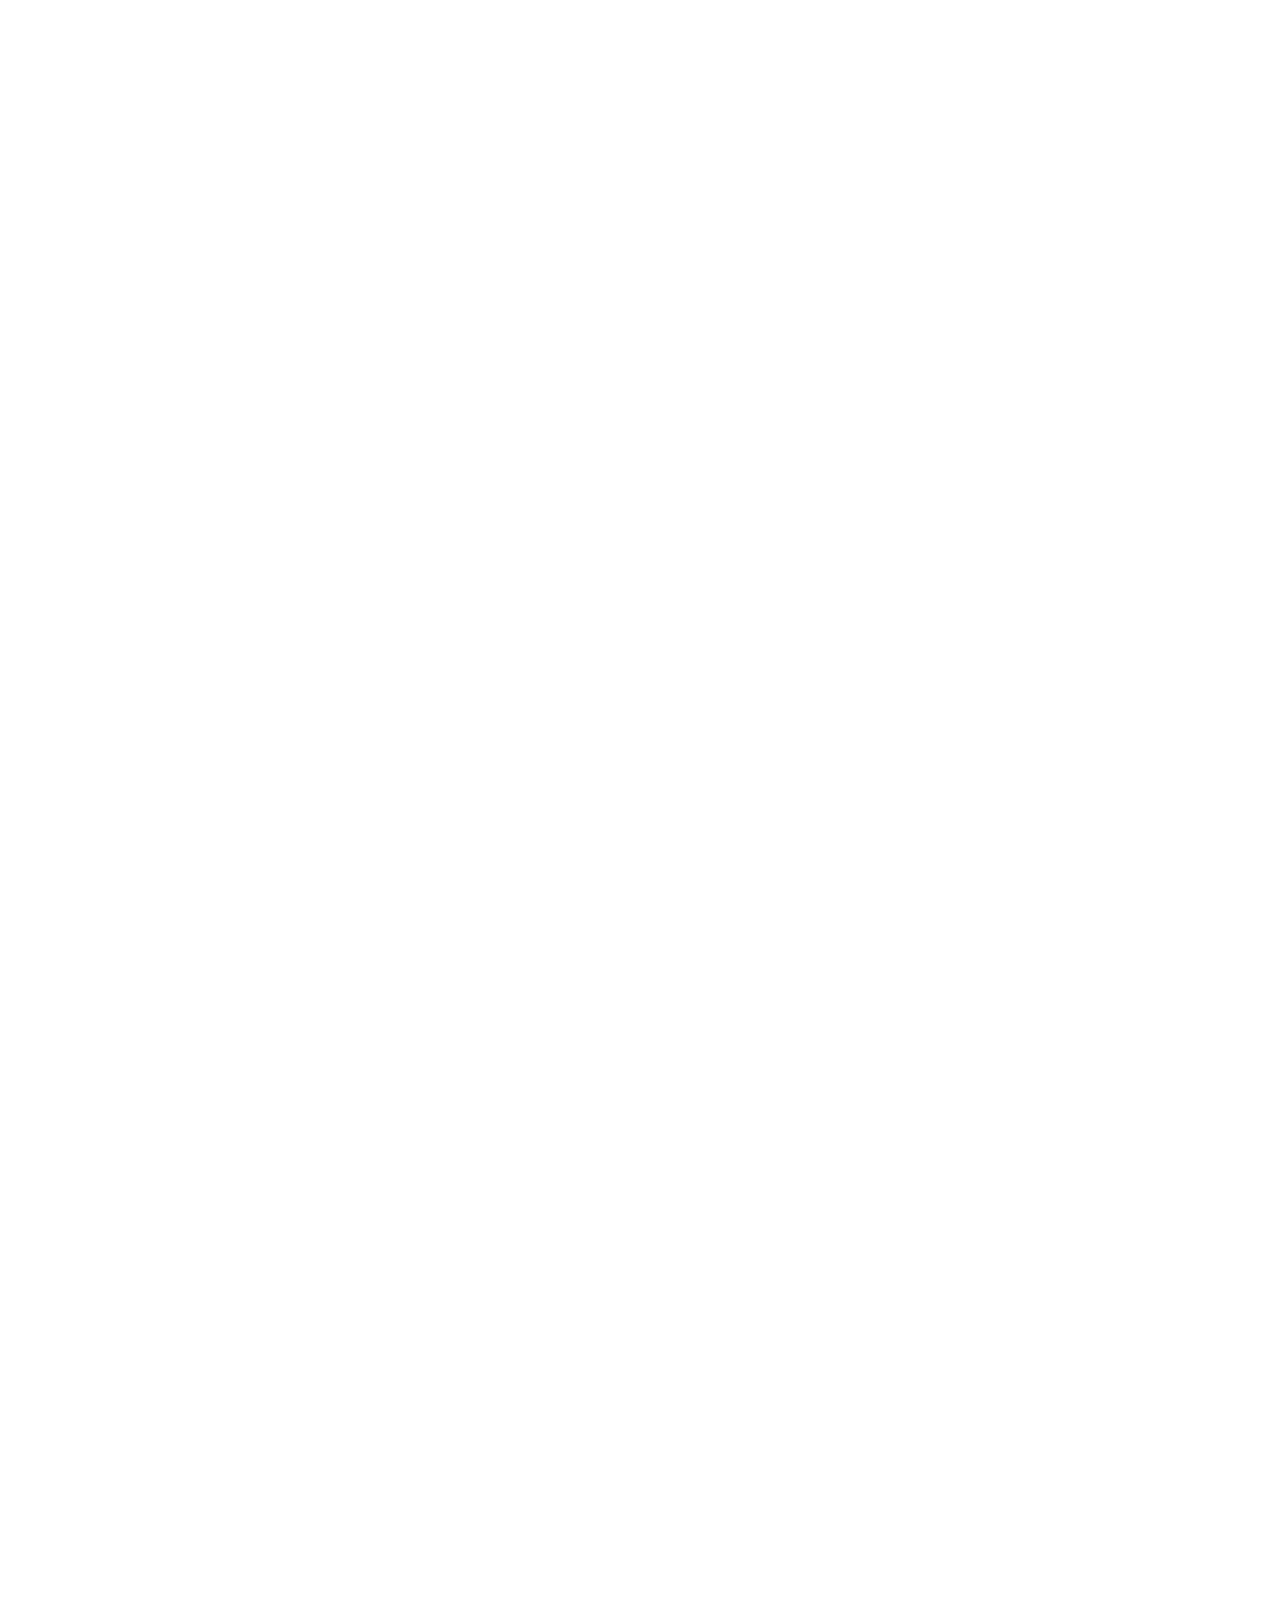
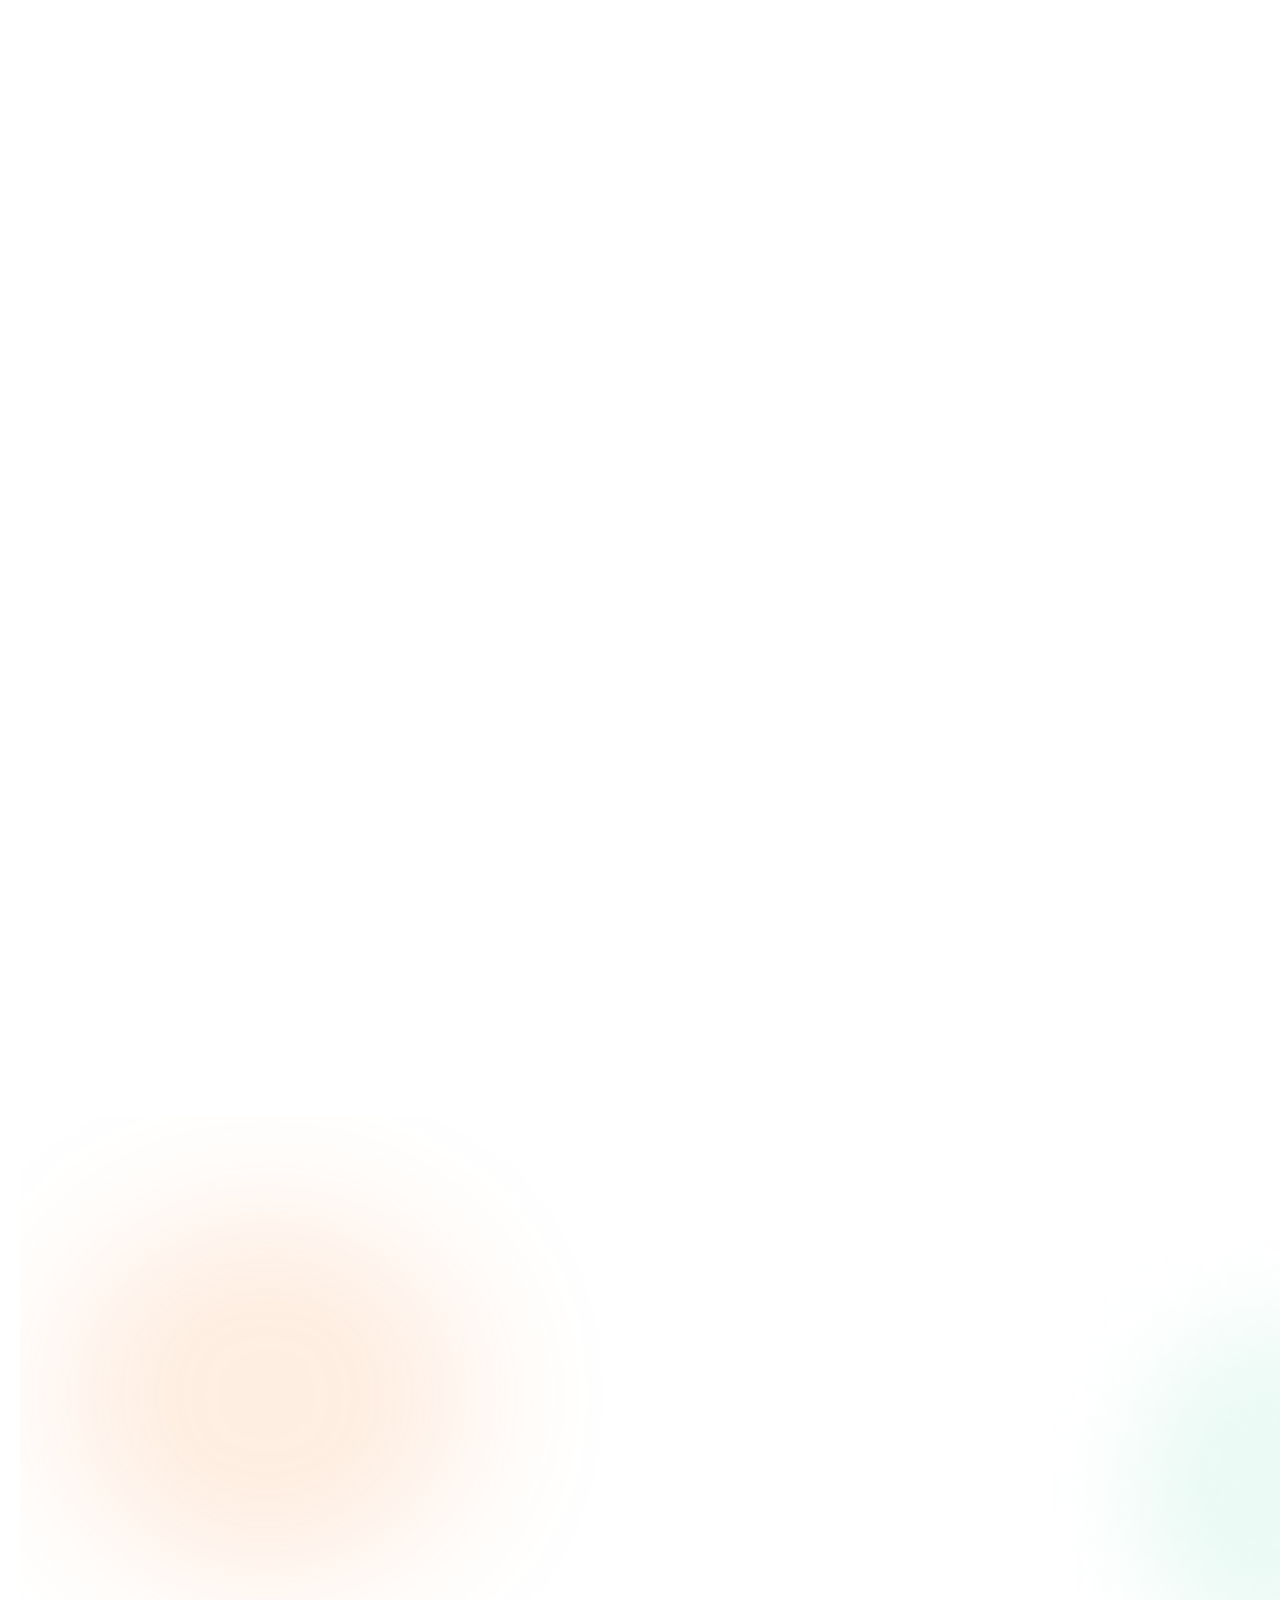
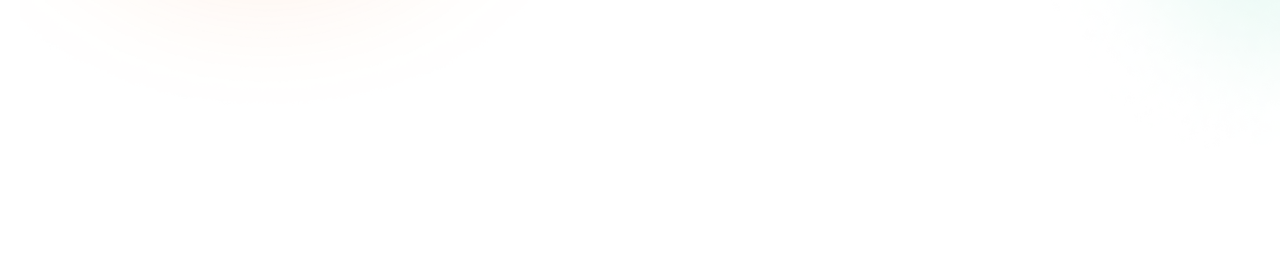
==== commit 47dd43f0: "section connection" ====
--- a/index.html
+++ b/index.html
@@ -1,589 +1,924 @@
 <!DOCTYPE html>
 <html lang="en">
-<head>
-    <meta charset="UTF-8">
-    <meta name="viewport" content="width=device-width, initial-scale=1.0">
+  <head>
+    <meta charset="UTF-8" />
+    <meta name="viewport" content="width=device-width, initial-scale=1.0" />
     <script src="https://cdnjs.cloudflare.com/ajax/libs/jquery/3.7.1/jquery.min.js"></script>
-    <link href="https://fonts.googleapis.com/css2?family=Inter:wght@400;500;600;700&family=Poppins:wght@500&family=Roboto:wght@300;400;500&display=swap" rel="stylesheet">
-    <link rel="stylesheet" href="css/reset.css">
-    <link rel="stylesheet" href="css/animate.css">
+    <link
+      href="https://fonts.googleapis.com/css2?family=Inter:wght@400;500;600;700&family=Poppins:wght@500&family=Roboto:wght@300;400;500&display=swap"
+      rel="stylesheet"
+    />
+    <link rel="stylesheet" href="css/reset.css" />
+    <link rel="stylesheet" href="css/animate.css" />
     <title>Coca</title>
-    <link rel="stylesheet" href="css/style.css">
-</head>
-<body>
-    
+    <link rel="stylesheet" href="css/style.css" />
+  </head>
+  <body>
     <header class="header">
-        <div class="container header__inner">
-            <a href="index.html">
-                <img src="images/logo.svg" alt="" class="logo wow fadeInLeft">
-            </a>
-            <div class="header__links">
-                <nav class="nav" data-wow-delay="0.5s">
-                    <a href="#" class="nav__item">Home</a>
-                    <a href="about.html" class="nav__item">About</a>
-                    <a href="#" class="nav__item">Blog</a>
-                    <a href="#" class="nav__item">Pricing</a>
-                </nav>
-                <button class="header__btn" data-wow-delay="1s">
-                    <span>Contact Us</span>
-                    <svg class="header__arrow">
-                        <use xlink:href="#arrow"></use>
-                    </svg>
-                </button>
-            </div>
-            <button class="burger wow fadeInRight" data-wow-delay=".2s">
-                <span></span>
-                <span></span>
-                <span></span>
-            </button>
+      <div class="container header__inner">
+        <a href="index.html">
+          <img src="images/logo.svg" alt="" class="logo wow fadeInLeft" />
+        </a>
+        <div class="header__links">
+          <nav class="nav" data-wow-delay="0.5s">
+            <a href="#" class="nav__item">Home</a>
+            <a href="about.html" class="nav__item">About</a>
+            <a href="#" class="nav__item">Blog</a>
+            <a href="#" class="nav__item">Pricing</a>
+          </nav>
+          <a href="contact.html" class="header__btn" data-wow-delay="1s">
+            <span>Contact Us</span>
+            <svg class="header__arrow">
+              <use xlink:href="#arrow"></use>
+            </svg>
+          </a>
         </div>
+        <button class="burger wow fadeInRight" data-wow-delay=".2s">
+          <span></span>
+          <span></span>
+          <span></span>
+        </button>
+      </div>
     </header>
 
     <main class="main">
-        <section class="intro">
-            <div class="container intro__inner">
-                <div class="intro__content">
-                    <h1 class="title--main intro__title wow fadeInLeft">Digitally forward creative</h1>
-                    <p class="text intro__text wow fadeInLeft" data-wow-delay=".3s">When it comes to interactive marketing, we've got you covered. Be where the world is going</p>
-                    <form action="" class="intro__form">
-                        <input type="email" class="intro__input wow fadeInUp" placeholder="Enter your email" data-wow-delay=".6s">
-                        <button class="btn intro__btn wow fadeInUp" type="submit" data-wow-delay=".8s">Try for free</button>
-                    </form>
-                </div>
-                <div class="intro__stat">
-                    <img src="images/intro/intro-sales.png" alt="" class="intro__sales wow fadeInRight" data-wow-delay=".2s">
-                    <img src="images/intro/intro-growth.png" alt="" class="intro__growth wow fadeInRight" data-wow-delay=".7s">
-                    <ul class="intro__list wow fadeInUp" >
-                        <li class="intro__item">
-                            <h6 class="intro__name wow fadeInUp" data-wow-delay=".4s">Sales</h6>
-                            <h4 class="intro__price wow fadeInUp" data-wow-delay=".6s">$31,092</h4>
-                            <p class="intro__profit wow fadeInUp" data-wow-delay=".8s">
-                                <span class="intro__inc">
-                                    <svg class="intro__arrow intro__arrow-inc">
-                                        <use xlink:href="#arrow"></use>
-                                    </svg>
-                                    4.2%
-                                </span>
-                                <span>from last year</span>
-                            </p>
-                        </li>
-                        <li class="intro__item">
-                            <h6 class="intro__name wow fadeInUp" data-wow-delay=".4s">Marketing</h6>
-                            <h4 class="intro__price wow fadeInUp" data-wow-delay=".6s">$29,128</h4>
-                            <p class="intro__profit wow fadeInUp" data-wow-delay=".8s">
-                                <span class="intro__dec">
-                                    <svg class="intro__arrow intro__arrow-dec">
-                                        <use xlink:href="#arrow"></use>
-                                    </svg>
-                                    1.2%
-                                </span>
-                                <span>from last year</span>
-                            </p>
-                        </li>
-                    </ul>
-                </div>
-                <img src="images/intro/intro-ellipse-orange.png" alt="" class="intro__circle-orange">
-                <img src="images/intro/intro-ellipse-green.png" alt="" class="intro__circle-green">
-            </div>
-        </section>
+      <section class="intro">
+        <div class="container intro__inner">
+          <div class="intro__content">
+            <h1 class="title--main intro__title wow fadeInLeft">
+              Digitally forward creative
+            </h1>
+            <p class="text intro__text wow fadeInLeft" data-wow-delay=".3s">
+              When it comes to interactive marketing, we've got you covered. Be
+              where the world is going
+            </p>
+            <form action="" class="intro__form">
+              <input
+                type="email"
+                class="intro__input wow fadeInUp"
+                placeholder="Enter your email"
+                data-wow-delay=".6s"
+              />
+              <button
+                class="btn intro__btn wow fadeInUp"
+                type="submit"
+                data-wow-delay=".8s"
+              >
+                Try for free
+              </button>
+            </form>
+          </div>
+          <div class="intro__stat">
+            <img
+              src="images/intro/intro-sales.png"
+              alt=""
+              class="intro__sales wow fadeInRight"
+              data-wow-delay=".2s"
+            />
+            <img
+              src="images/intro/intro-growth.png"
+              alt=""
+              class="intro__growth wow fadeInRight"
+              data-wow-delay=".7s"
+            />
+            <ul class="intro__list wow fadeInUp">
+              <li class="intro__item">
+                <h6 class="intro__name wow fadeInUp" data-wow-delay=".4s">
+                  Sales
+                </h6>
+                <h4 class="intro__price wow fadeInUp" data-wow-delay=".6s">
+                  $31,092
+                </h4>
+                <p class="intro__profit wow fadeInUp" data-wow-delay=".8s">
+                  <span class="intro__inc">
+                    <svg class="intro__arrow intro__arrow-inc">
+                      <use xlink:href="#arrow"></use>
+                    </svg>
+                    4.2%
+                  </span>
+                  <span>from last year</span>
+                </p>
+              </li>
+              <li class="intro__item">
+                <h6 class="intro__name wow fadeInUp" data-wow-delay=".4s">
+                  Marketing
+                </h6>
+                <h4 class="intro__price wow fadeInUp" data-wow-delay=".6s">
+                  $29,128
+                </h4>
+                <p class="intro__profit wow fadeInUp" data-wow-delay=".8s">
+                  <span class="intro__dec">
+                    <svg class="intro__arrow intro__arrow-dec">
+                      <use xlink:href="#arrow"></use>
+                    </svg>
+                    1.2%
+                  </span>
+                  <span>from last year</span>
+                </p>
+              </li>
+            </ul>
+          </div>
+          <img
+            src="images/intro/intro-ellipse-orange.png"
+            alt=""
+            class="intro__circle-orange"
+          />
+          <img
+            src="images/intro/intro-ellipse-green.png"
+            alt=""
+            class="intro__circle-green"
+          />
+        </div>
+      </section>
 
-        <section class="overview">
-            <div class="container">
-                <h1 class="title title-white wow fadeInLeft">
-                    Coca help our client solve complex customer problems with date that does more.
-                </h1>
-                <p class="overview__text wow fadeInLeft" data-wow-delay=".3s">
-                    Our platform offers the modern enterprise full control of how date can be access and used with industry leading software solutions for identity, activation, and date collaboration
+      <section class="overview">
+        <div class="container">
+          <h1 class="title title-white wow fadeInLeft">
+            Coca help our client solve complex customer problems with date that
+            does more.
+          </h1>
+          <p class="overview__text wow fadeInLeft" data-wow-delay=".3s">
+            Our platform offers the modern enterprise full control of how date
+            can be access and used with industry leading software solutions for
+            identity, activation, and date collaboration
+          </p>
+          <div class="overview__inner">
+            <div class="overview__item wow fadeInUp" data-wow-delay=".5s">
+              <img
+                src="images/icons/calendar.svg"
+                alt=""
+                class="overview__img"
+              />
+              <h3 class="overview__title">Build your date fundamental</h3>
+              <p class="overview__descr">
+                Build access to date, develop valuable business insights and
+                drive revenue while maintaining full control over access and use
+                of date at all times.
+              </p>
+            </div>
+            <div class="overview__item wow fadeInUp" data-wow-delay=".6s">
+              <img
+                src="images/icons/completed.svg"
+                alt=""
+                class="overview__img"
+              />
+              <h3 class="overview__title">Measure more effective</h3>
+              <p class="overview__descr">
+                Effectively measure people-based campaigns with the freedom to
+                choose from best-of breed partners to optimize and drive media
+                innovation.
+              </p>
+            </div>
+            <div class="overview__item wow fadeInUp" data-wow-delay=".7s">
+              <img src="images/icons/list.svg" alt="" class="overview__img" />
+              <h3 class="overview__title">Activate your date</h3>
+              <p class="overview__descr">
+                Accurately address your specific audiences at scale across any
+                channel, platform, publisher or network and safely translate
+                date between identity space to improve results.
+              </p>
+            </div>
+            <div class="overview__item wow fadeInUp" data-wow-delay=".8s">
+              <img src="images/icons/shield.svg" alt="" class="overview__img" />
+              <h3 class="overview__title">Strengthen consumer privacy</h3>
+              <p class="overview__descr">
+                Protect your customer date with leading privacy-preserving
+                technologies and advanced techniques to minimize date movement
+                while still enabling insight generation.
+              </p>
+            </div>
+          </div>
+        </div>
+      </section>
+
+      <section class="features">
+        <div class="container features__inner">
+          <div
+            class="features__stat wow fadeInLeft"
+            style="background-image: url('images/features/back.jpg')"
+          >
+            <div class="features__info wow fadeInUp" data-wow-delay=".5s">
+              <div class="features__top">
+                <div class="features__title">Statictic</div>
+                <img
+                  src="images/features/menu.svg"
+                  alt=""
+                  class="features__btn"
+                />
+              </div>
+              <ul class="features__list">
+                <li class="features__item">
+                  <img
+                    src="images/features/income.svg"
+                    alt=""
+                    class="features__img"
+                  />
+                  <div class="features__descr">
+                    <h6 class="features__name">Total Income</h6>
+                    <div class="features__progress">
+                      <h3 class="features__cost">$7.020</h3>
+                      <div class="features__score">
+                        <svg class="features__arrow features__arrow-up">
+                          <use xlink:href="#progress-arrow"></use>
+                        </svg>
+                        <div class="features__number">15%</div>
+                      </div>
+                    </div>
+                    <p class="features__add">
+                      Your <span>Income</span> of this month compared to last
+                      month
+                    </p>
+                  </div>
+                </li>
+                <li class="features__item">
+                  <img
+                    src="images/features/expense.svg"
+                    alt=""
+                    class="features__img"
+                  />
+                  <div class="features__descr">
+                    <h6 class="features__name">Total Expense</h6>
+                    <div class="features__progress">
+                      <h3 class="features__cost">$2.150</h3>
+                      <div class="features__score">
+                        <svg class="features__arrow features__arrow-down">
+                          <use xlink:href="#progress-arrow"></use>
+                        </svg>
+                        <div class="features__number">10%</div>
+                      </div>
+                    </div>
+                    <p class="features__add">
+                      Your <span>Expanse</span> of this month compared to last
+                      month
+                    </p>
+                  </div>
+                </li>
+              </ul>
+            </div>
+          </div>
+          <div class="features__content">
+            <h1 class="title wow fadeInRight" data-wow-delay=".2s">
+              Passion to increase company revenue up to 85%
+            </h1>
+            <h5 class="features__subtitle wow fadeInRight" data-wow-delay=".4s">
+              Automate your sales, marketing and service in one platform. Avoid
+              date leaks and enable consistent messaging
+            </h5>
+            <ul class="features__preferences wow fadeInUp" data-wow-delay=".6s">
+              <li>
+                <img
+                  src="images/features/checked.svg"
+                  alt=""
+                  class="features__checked"
+                />
+                Close more deals with single - page contact managment
+              </li>
+              <li>
+                <img
+                  src="images/features/checked.svg"
+                  alt=""
+                  class="features__checked"
+                />
+                Enjoy one-click calling, call scripts and voicemail automation
+              </li>
+              <li>
+                <img
+                  src="images/features/checked.svg"
+                  alt=""
+                  class="features__checked"
+                />
+                Take stages and milestones of your deals to keep the sales
+                process an track
+              </li>
+            </ul>
+          </div>
+        </div>
+      </section>
+
+      <section class="strength section">
+        <div class="container">
+          <ul class="strength__list wow fadeInUp">
+            <li class="strength__item">
+              <h2 class="strength__number">17k</h2>
+              <p class="strength__add">happy customers on worldwide</p>
+            </li>
+            <li class="strength__item">
+              <h2 class="strength__number">15+</h2>
+              <p class="strength__add">Hours of work experience</p>
+            </li>
+            <li class="strength__item">
+              <h2 class="strength__number">50+</h2>
+              <p class="strength__add">Creativity & passionate members</p>
+            </li>
+            <li class="strength__item">
+              <h2 class="strength__number">100+</h2>
+              <p class="strength__add">Integrations lorem ipsum integrations</p>
+            </li>
+          </ul>
+          <img
+            src="images/strength/strength.jpg"
+            alt=""
+            class="strength__img wow fadeInUp"
+            data-wow-delay="0.1s"
+          />
+          <div class="strength__descr">
+            <h1 class="title wow fadeInLeft">
+              Lift your business to new heights with our digital marketing
+              services
+            </h1>
+            <p class="strength__text wow fadeInRight" data-wow-delay=".2s">
+              To build software that gives customer facing teams in small and
+              medium-sized businesses the ability to create rewarding and
+              long-lasting relationships with customers
+            </p>
+          </div>
+          <div class="strength__companies">
+            <div class="strength__stat">
+              <h2 class="strength__number wow fadeInLeft">890+</h2>
+              <p
+                class="strength__add strength__add-last wow fadeInLeft"
+                data-wow-delay=".2s"
+              >
+                some big companies that we work with, and trust us very much
+              </p>
+            </div>
+            <div class="strength__logos wow fadeInUp" data-wow-delay=".4s">
+              <img
+                src="images/strength/companies/airbnb.svg"
+                alt=""
+                class="strength__logo"
+              />
+              <img
+                src="images/strength/companies/amazon.svg"
+                alt=""
+                class="strength__logo"
+              />
+              <img
+                src="images/strength/companies/fedex.svg"
+                alt=""
+                class="strength__logo"
+              />
+              <img
+                src="images/strength/companies/microsoft.svg"
+                alt=""
+                class="strength__logo"
+              />
+              <img
+                src="images/strength/companies/google.svg"
+                alt=""
+                class="strength__logo"
+              />
+              <img
+                src="images/strength/companies/ola.svg"
+                alt=""
+                class="strength__logo"
+              />
+              <img
+                src="images/strength/companies/walmart.svg"
+                alt=""
+                class="strength__logo"
+              />
+              <img
+                src="images/strength/companies/oyo.svg"
+                alt=""
+                class="strength__logo"
+              />
+            </div>
+          </div>
+        </div>
+      </section>
+
+      <section class="services section">
+        <div class="container">
+          <h1 class="title title-narrow wow fadeInLeft">
+            Advertise, analyze, and optimize! We do it all for you
+          </h1>
+          <p class="sevices__text wow fadeInLeft" data-wow-delay=".2s">
+            Build more meaningful and lasting relationships - better understand
+            their needs, identify new opportunities to help address any problems
+            faster
+          </p>
+          <div class="services__inner">
+            <div class="services__item wow fadeInRight" data-wow-delay=".3s">
+              <div
+                class="services__images"
+                style="background-image: url('images/services/services-1.jpg')"
+              >
+                <img
+                  src="images/services/icon/smile.svg"
+                  alt=""
+                  class="services__icon"
+                />
+              </div>
+              <div class="services__content">
+                <div class="services__name">Lead happiness for customers</div>
+                <div class="services__descr">
+                  Build more meaningful and lasting relationships - better
+                  understand their needs, identify new opportunities to help
+                  address any problems faster
+                </div>
+              </div>
+            </div>
+            <div class="services__item wow fadeInRight" data-wow-delay=".4s">
+              <div
+                class="services__images"
+                style="background-image: url('images/services/services-2.jpg')"
+              >
+                <img
+                  src="images/services/icon/increase.svg"
+                  alt=""
+                  class="services__icon"
+                />
+              </div>
+              <div class="services__content">
+                <div class="services__name">Mutually support each other</div>
+                <div class="services__descr">
+                  Build more meaningful and lasting relationships - better
+                  understand their needs, identify new opportunities to help
+                  address any problems faster
+                </div>
+              </div>
+            </div>
+            <div class="services__item wow fadeInRight" data-wow-delay=".5s">
+              <div
+                class="services__images"
+                style="background-image: url('images/services/services-3.jpg')"
+              >
+                <img
+                  src="images/services/icon/group.svg"
+                  alt=""
+                  class="services__icon"
+                />
+              </div>
+              <div class="services__content">
+                <div class="services__name">Have fun growing together</div>
+                <div class="services__descr">
+                  Build more meaningful and lasting relationships - better
+                  understand their needs, identify new opportunities to help
+                  address any problems faster
+                </div>
+              </div>
+            </div>
+            <div class="services__item wow fadeInRight" data-wow-delay=".6s">
+              <div
+                class="services__images"
+                style="background-image: url('images/services/services-4.jpg')"
+              >
+                <img
+                  src="images/services/icon/board.svg"
+                  alt=""
+                  class="services__icon"
+                />
+              </div>
+              <div class="services__content">
+                <div class="services__name">Make Your Business Grow</div>
+                <div class="services__descr">
+                  Build more meaningful and lasting relationships - better
+                  understand their needs, identify new opportunities to help
+                  address any problems faster
+                </div>
+              </div>
+            </div>
+          </div>
+        </div>
+      </section>
+
+      <section class="insight section">
+        <div class="container">
+          <h1 class="insight__title wow fadeInUp">Trending news from Coca</h1>
+          <h6 class="insight__subtitle wow fadeInUp" data-wow-delay=".4s">
+            we have some new Service to pamper you
+          </h6>
+          <div class="insight__slider wow fadeInUp" data-wow-delay=".6s">
+            <div class="insight__item">
+              <img
+                src="images/insight/insight-1.jpg"
+                alt=""
+                class="insight__img"
+              />
+              <div class="insight__info">
+                <p class="insight__published">
+                  Published in Insight Jan 30, 2021
                 </p>
-                <div class="overview__inner">
-                    <div class="overview__item wow fadeInUp" data-wow-delay=".5s">
-                        <img src="images/icons/calendar.svg" alt="" class="overview__img">
-                        <h3 class="overview__title">
-                            Build your date fundamental
-                        </h3>
-                        <p class="overview__descr">
-                            Build access to date, develop valuable business insights and drive revenue while maintaining full control over access and use of date at all times.
-                        </p>
+                <p class="insight__by">by : Albert Sans</p>
+              </div>
+              <h3 class="insight__name">
+                What makes an authentic employee profile, and why does it matter
+                ?
+              </h3>
+            </div>
+            <div class="insight__item">
+              <img
+                src="images/insight/insight-2.jpg"
+                alt=""
+                class="insight__img"
+              />
+              <div class="insight__info">
+                <p class="insight__published">
+                  Published in Insight Jan 30, 2021
+                </p>
+                <p class="insight__by">by : Albert Sans</p>
+              </div>
+              <h3 class="insight__name">
+                How to build a Kaylen relationship with a good company
+              </h3>
+            </div>
+            <div class="insight__item">
+              <img
+                src="images/insight/insight-1.jpg"
+                alt=""
+                class="insight__img"
+              />
+              <div class="insight__info">
+                <p class="insight__published">
+                  Published in Insight Jan 30, 2021
+                </p>
+                <p class="insight__by">by : Albert Sans</p>
+              </div>
+              <h3 class="insight__name">
+                What makes an authentic employee profile, and why does it matter
+                ?
+              </h3>
+            </div>
+            <div class="insight__item">
+              <img
+                src="images/insight/insight-2.jpg"
+                alt=""
+                class="insight__img"
+              />
+              <div class="insight__info">
+                <p class="insight__published">
+                  Published in Insight Jan 30, 2021
+                </p>
+                <p class="insight__by">by : Albert Sans</p>
+              </div>
+              <h3 class="insight__name">
+                How to build a Kaylen relationship with a good company
+              </h3>
+            </div>
+            <div class="insight__item">
+              <img
+                src="images/insight/insight-1.jpg"
+                alt=""
+                class="insight__img"
+              />
+              <div class="insight__info">
+                <p class="insight__published">
+                  Published in Insight Jan 30, 2021
+                </p>
+                <p class="insight__by">by : Albert Sans</p>
+              </div>
+              <h3 class="insight__name">
+                What makes an authentic employee profile, and why does it matter
+                ?
+              </h3>
+            </div>
+          </div>
+        </div>
+      </section>
+
+      <section class="testim section">
+        <div class="container">
+          <div class="testim__top">
+            <h1 class="title testim__title wow fadeInUp">
+              What our customer are saying
+            </h1>
+            <p class="testim__text wow fadeInUp" data-wow-delay=".3s">
+              We are trusted numerous companies from different business to meet
+              their needs
+            </p>
+          </div>
+          <div class="testim__inner">
+            <img
+              src="images/testimonial/icons/quotes.svg"
+              alt=""
+              class="testim__img wow fadeInLeft"
+            />
+            <div class="testim__slider wow fadeInUp">
+              <div class="testim__item">
+                <div class="testim__rate">
+                  <img
+                    src="images/testimonial/icons/star.svg"
+                    alt=""
+                    class="testim__star wow fadeInLeft"
+                    data-wow-delay=".1s"
+                  />
+                  <img
+                    src="images/testimonial/icons/star.svg"
+                    alt=""
+                    class="testim__star wow fadeInLeft"
+                    data-wow-delay=".2s"
+                  />
+                  <img
+                    src="images/testimonial/icons/star.svg"
+                    alt=""
+                    class="testim__star wow fadeInLeft"
+                    data-wow-delay=".3s"
+                  />
+                  <img
+                    src="images/testimonial/icons/star.svg"
+                    alt=""
+                    class="testim__star wow fadeInLeft"
+                    data-wow-delay=".4s"
+                  />
+                  <img
+                    src="images/testimonial/icons/star.svg"
+                    alt=""
+                    class="testim__star wow fadeInLeft"
+                    data-wow-delay=".5s"
+                  />
+                  <span
+                    class="testim__number wow fadeInRight"
+                    data-wow-delay=".8s"
+                    >5.0</span
+                  >
+                </div>
+                <div class="testim__comment wow fadeInUp" data-wow-delay=".2s">
+                  “With Agency the results are very satisfying. wrapped with
+                  Hight quality and innovative design that makes a surge of
+                  visitors on my website”
+                </div>
+                <div class="testim__user">
+                  <img
+                    src="images/testimonial/avatar-1.jpg"
+                    alt=""
+                    class="testim__avatar wow fadeInUp"
+                    data-wow-delay=".3s"
+                  />
+                  <div class="testim__info">
+                    <div class="testim__name wow fadeInUp" data-wow-delay=".4s">
+                      Renee Wells
                     </div>
-                    <div class="overview__item wow fadeInUp" data-wow-delay=".6s">
-                        <img src="images/icons/completed.svg" alt="" class="overview__img">
-                        <h3 class="overview__title">
-                            Measure more effective
-                        </h3>
-                        <p class="overview__descr">
-                            Effectively measure people-based campaigns with the freedom to choose from best-of breed partners to optimize and drive media innovation.
-                        </p>
+                    <div class="testim__job wow fadeInUp" data-wow-delay=".5s">
+                      Product Designer, Quotient
                     </div>
-                    <div class="overview__item wow fadeInUp" data-wow-delay=".7s">
-                        <img src="images/icons/list.svg" alt="" class="overview__img">
-                        <h3 class="overview__title">
-                            Activate your date
-                        </h3>
-                        <p class="overview__descr">
-                            Accurately address your specific audiences at scale across any channel, platform, publisher or network and safely translate date between identity space to improve results.
-                        </p>
-                    </div>
-                    <div class="overview__item wow fadeInUp" data-wow-delay=".8s">
-                        <img src="images/icons/shield.svg" alt="" class="overview__img">
-                        <h3 class="overview__title">
-                            Strengthen consumer privacy
-                        </h3>
-                        <p class="overview__descr">
-                            Protect your customer date with leading privacy-preserving technologies and advanced techniques to minimize date movement while still enabling insight generation.
-                        </p>
-                    </div>
-                </div>
-            </div>
-        </section>
-
-        <section class="features">
-            <div class="container features__inner">
-                <div class="features__stat wow fadeInLeft" style="background-image: url('images/features/back.jpg');">
-                    <div class="features__info wow fadeInUp" data-wow-delay=".5s">
-                        <div class="features__top">
-                            <div class="features__title">Statictic</div>
-                            <img src="images/features/menu.svg" alt="" class="features__btn">
-                        </div>
-                        <ul class="features__list">
-                            <li class="features__item">
-                                <img src="images/features/income.svg" alt="" class="features__img">
-                                <div class="features__descr">
-                                    <h6 class="features__name">Total Income</h6>
-                                    <div class="features__progress">
-                                        <h3 class="features__cost">$7.020</h3>
-                                        <div class="features__score">
-                                            <svg class="features__arrow features__arrow-up">
-                                                <use xlink:href="#progress-arrow"></use>
-                                            </svg>
-                                            <div class="features__number">15%</div>
-                                        </div>
-                                    </div>
-                                    <p class="features__add">
-                                        Your <span>Income</span> of this month compared to last month
-                                    </p>
-                                </div>
-                            </li>
-                            <li class="features__item">
-                                <img src="images/features/expense.svg" alt="" class="features__img">
-                                <div class="features__descr">
-                                    <h6 class="features__name">Total Expense</h6>
-                                    <div class="features__progress">
-                                        <h3 class="features__cost">$2.150</h3>
-                                        <div class="features__score">
-                                            <svg class="features__arrow features__arrow-down">
-                                                <use xlink:href="#progress-arrow"></use>
-                                            </svg>
-                                            <div class="features__number">10%</div>
-                                        </div>
-                                    </div>
-                                    <p class="features__add">
-                                        Your <span>Expanse</span> of this month compared to last month
-                                    </p>
-                                </div>
-                            </li>
-                        </ul>
-                    </div>
-                </div>
-                <div class="features__content">
-                    <h1 class="title wow fadeInRight" data-wow-delay=".2s">
-                        Passion to increase company revenue up to 85%
-                    </h1>
-                    <h5 class="features__subtitle wow fadeInRight" data-wow-delay=".4s">
-                        Automate your sales, marketing and service in one platform. Avoid date leaks and enable consistent messaging
-                    </h5>
-                    <ul class="features__preferences wow fadeInUp" data-wow-delay=".6s">
-                        <li>
-                            <img src="images/features/checked.svg" alt="" class="features__checked">
-                            Close more deals with single - page contact managment
-                        </li>
-                        <li>
-                            <img src="images/features/checked.svg" alt="" class="features__checked">
-                            Enjoy one-click calling, call scripts and voicemail automation
-                        </li>
-                        <li>
-                            <img src="images/features/checked.svg" alt="" class="features__checked">
-                            Take stages and milestones of your deals to keep the sales process an track
-                        </li>
-                    </ul>
-                </div>
-            </div>
-        </section>
-
-        <section class="strength section">
-            <div class="container">
-                <ul class="strength__list wow fadeInUp">
-                    <li class="strength__item">
-                        <h2 class="strength__number">17k</h2>
-                        <p class="strength__add">
-                            happy customers on worldwide
-                        </p>
-                    </li>
-                    <li class="strength__item">
-                        <h2 class="strength__number">15+</h2>
-                        <p class="strength__add">
-                            Hours of work experience
-                        </p>
-                    </li>
-                    <li class="strength__item">
-                        <h2 class="strength__number">50+</h2>
-                        <p class="strength__add">
-                            Creativity & passionate members
-                        </p>
-                    </li>
-                    <li class="strength__item">
-                        <h2 class="strength__number">100+</h2>
-                        <p class="strength__add">
-                            Integrations lorem ipsum integrations
-                        </p>
-                    </li>
-                </ul>
-                <img src="images/strength/strength.jpg" alt="" class="strength__img wow fadeInUp" data-wow-delay="0.1s">
-                <div class="strength__descr">
-                    <h1 class="title wow fadeInLeft">
-                        Lift your business to new heights with our digital marketing services
-                    </h1>
-                    <p class="strength__text wow fadeInRight" data-wow-delay=".2s">
-                        To build software that gives customer facing teams in small and medium-sized businesses the ability to create rewarding and long-lasting relationships with customers
-                    </p>
-                </div>
-                <div class="strength__companies">
-                    <div class="strength__stat">
-                        <h2 class="strength__number wow fadeInLeft">890+</h2>
-                        <p class="strength__add strength__add-last wow fadeInLeft" data-wow-delay=".2s">
-                            some big companies that we work with, and trust us very much
-                        </p>
-                    </div>
-                    <div class="strength__logos wow fadeInUp" data-wow-delay=".4s">
-                        <img src="images/strength/companies/airbnb.svg" alt="" class="strength__logo">
-                        <img src="images/strength/companies/amazon.svg" alt="" class="strength__logo">
-                        <img src="images/strength/companies/fedex.svg" alt="" class="strength__logo">
-                        <img src="images/strength/companies/microsoft.svg" alt="" class="strength__logo">
-                        <img src="images/strength/companies/google.svg" alt="" class="strength__logo">
-                        <img src="images/strength/companies/ola.svg" alt="" class="strength__logo">
-                        <img src="images/strength/companies/walmart.svg" alt="" class="strength__logo">
-                        <img src="images/strength/companies/oyo.svg" alt="" class="strength__logo">
-                    </div>
-                </div>
-            </div>
-        </section>
-
-        <section class="services section">
-            <div class="container">
-                <h1 class="title title-narrow wow fadeInLeft">
-                    Advertise, analyze, and optimize! We do it all for you
-                </h1>
-                <p class="sevices__text wow fadeInLeft" data-wow-delay=".2s">
-                    Build more meaningful and lasting relationships - better understand their needs, identify new opportunities to help address any problems faster
-                </p>
-                <div class="services__inner">
-                    <div class="services__item wow fadeInRight" data-wow-delay=".3s">
-                        <div class="services__images" style="background-image: url('images/services/services-1.jpg');">
-                            <img src="images/services/icon/smile.svg" alt="" class="services__icon">
-                        </div>
-                        <div class="services__content">
-                            <div class="services__name">
-                                Lead happiness for customers
-                            </div>
-                            <div class="services__descr">
-                                Build more meaningful and lasting relationships - better understand their needs, identify new opportunities to help address any problems faster
-                            </div>
-                        </div>
-                    </div>
-                    <div class="services__item wow fadeInRight" data-wow-delay=".4s">
-                        <div class="services__images" style="background-image: url('images/services/services-2.jpg');">
-                            <img src="images/services/icon/increase.svg" alt="" class="services__icon">
-                        </div>
-                        <div class="services__content">
-                            <div class="services__name">
-                                Mutually support each other
-                            </div>
-                            <div class="services__descr">
-                                Build more meaningful and lasting relationships - better understand their needs, identify new opportunities to help address any problems faster
-                            </div>
-                        </div>
-                    </div>
-                    <div class="services__item wow fadeInRight" data-wow-delay=".5s">
-                        <div class="services__images" style="background-image: url('images/services/services-3.jpg');">
-                            <img src="images/services/icon/group.svg" alt="" class="services__icon">
-                        </div>
-                        <div class="services__content">
-                            <div class="services__name">
-                                Have fun growing together
-                            </div>
-                            <div class="services__descr">
-                                Build more meaningful and lasting relationships - better understand their needs, identify new opportunities to help address any problems faster
-                            </div>
-                        </div>
-                    </div>
-                    <div class="services__item wow fadeInRight" data-wow-delay=".6s">
-                        <div class="services__images" style="background-image: url('images/services/services-4.jpg');">
-                            <img src="images/services/icon/board.svg" alt="" class="services__icon">
-                        </div>
-                        <div class="services__content">
-                            <div class="services__name">
-                                Make Your Business Grow
-                            </div>
-                            <div class="services__descr">
-                                Build more meaningful and lasting relationships - better understand their needs, identify new opportunities to help address any problems faster
-                            </div>
-                        </div>
-                    </div>
-                </div>
-            </div>
-        </section>
-
-        <section class="insight section">
-            <div class="container">
-                <h1 class="insight__title wow fadeInUp">Trending news from Coca</h1>
-                <h6 class="insight__subtitle wow fadeInUp" data-wow-delay=".4s">we have some new Service to pamper you</h6>
-                <div class="insight__slider wow fadeInUp" data-wow-delay=".6s">
-                    <div class="insight__item">
-                        <img src="images/insight/insight-1.jpg" alt="" class="insight__img">
-                        <div class="insight__info">
-                            <p class="insight__published">Published in Insight Jan 30, 2021</p>
-                            <p class="insight__by">by : Albert Sans</p>
-                        </div>
-                        <h3 class="insight__name">What makes an authentic employee profile, and why does it matter ?</h3>
-                    </div>
-                    <div class="insight__item">
-                        <img src="images/insight/insight-2.jpg" alt="" class="insight__img">
-                        <div class="insight__info">
-                            <p class="insight__published">Published in Insight Jan 30, 2021</p>
-                            <p class="insight__by">by : Albert Sans</p>
-                        </div>
-                        <h3 class="insight__name">How to build a Kaylen relationship with a good company</h3>
-                    </div>
-                    <div class="insight__item">
-                        <img src="images/insight/insight-1.jpg" alt="" class="insight__img">
-                        <div class="insight__info">
-                            <p class="insight__published">Published in Insight Jan 30, 2021</p>
-                            <p class="insight__by">by : Albert Sans</p>
-                        </div>
-                        <h3 class="insight__name">What makes an authentic employee profile, and why does it matter ?</h3>
-                    </div>
-                    <div class="insight__item">
-                        <img src="images/insight/insight-2.jpg" alt="" class="insight__img">
-                        <div class="insight__info">
-                            <p class="insight__published">Published in Insight Jan 30, 2021</p>
-                            <p class="insight__by">by : Albert Sans</p>
-                        </div>
-                        <h3 class="insight__name">How to build a Kaylen relationship with a good company</h3>
-                    </div>
-                    <div class="insight__item">
-                        <img src="images/insight/insight-1.jpg" alt="" class="insight__img">
-                        <div class="insight__info">
-                            <p class="insight__published">Published in Insight Jan 30, 2021</p>
-                            <p class="insight__by">by : Albert Sans</p>
-                        </div>
-                        <h3 class="insight__name">What makes an authentic employee profile, and why does it matter ?</h3>
-                    </div>
-                </div>
-            </div>
-        </section>
-
-        <section class="testim section">
-            <div class="container">
-                <div class="testim__top">
-                    <h1 class="title testim__title wow fadeInUp">What our customer are saying</h1>
-                    <p class="testim__text wow fadeInUp" data-wow-delay=".3s">We are trusted numerous companies from different business to meet their needs</p>
-                </div>
-                <div class="testim__inner">
-                    <img src="images/testimonial/icons/quotes.svg" alt="" class="testim__img wow fadeInLeft" >
-                    <div class="testim__slider wow fadeInUp">
-                        <div class="testim__item">
-                            <div class="testim__rate">
-                                <img src="images/testimonial/icons/star.svg" alt="" class="testim__star wow fadeInLeft" data-wow-delay=".1s">
-                                <img src="images/testimonial/icons/star.svg" alt="" class="testim__star wow fadeInLeft" data-wow-delay=".2s">
-                                <img src="images/testimonial/icons/star.svg" alt="" class="testim__star wow fadeInLeft" data-wow-delay=".3s">
-                                <img src="images/testimonial/icons/star.svg" alt="" class="testim__star wow fadeInLeft" data-wow-delay=".4s">
-                                <img src="images/testimonial/icons/star.svg" alt="" class="testim__star wow fadeInLeft" data-wow-delay=".5s">
-                                <span class="testim__number wow fadeInRight" data-wow-delay=".8s">5.0</span>
-                            </div>
-                            <div class="testim__comment wow fadeInUp" data-wow-delay=".2s">
-                                “With Agency the results are very satisfying. wrapped with Hight quality and innovative design that makes a surge of visitors on my website”
-                            </div>
-                            <div class="testim__user">
-                                <img src="images/testimonial/avatar-1.jpg" alt="" class="testim__avatar wow fadeInUp" data-wow-delay=".3s">
-                                <div class="testim__info">
-                                    <div class="testim__name wow fadeInUp" data-wow-delay=".4s">Renee Wells</div>
-                                    <div class="testim__job wow fadeInUp" data-wow-delay=".5s">Product Designer, Quotient</div>
-                                </div>
-                            </div>
-                        </div>
-                        <div class="testim__item">
-                            <div class="testim__rate">
-                                <img src="images/testimonial/icons/star.svg" alt="" class="testim__star">
-                                <img src="images/testimonial/icons/star.svg" alt="" class="testim__star">
-                                <img src="images/testimonial/icons/star.svg" alt="" class="testim__star">
-                                <img src="images/testimonial/icons/star.svg" alt="" class="testim__star">
-                                <img src="images/testimonial/icons/star.svg" alt="" class="testim__star">
-                                <span class="testim__number">5.0</span>
-                            </div>
-                            <div class="testim__comment">
-                                “Lorem ipsum, dolor sit amet consectetur adipisicing elit. Sed iure ut itaque quos perferendis dolore praesentium.”
-                            </div>
-                            <div class="testim__user">
-                                <img src="images/testimonial/avatar-2.jpg" alt="" class="testim__avatar">
-                                <div class="testim__info">
-                                    <div class="testim__name">Diana Gray</div>
-                                    <div class="testim__job">Product Consultant, Quotient</div>
-                                </div>
-                            </div>
-                        </div>
-                        <div class="testim__item">
-                            <div class="testim__rate">
-                                <img src="images/testimonial/icons/star.svg" alt="" class="testim__star">
-                                <img src="images/testimonial/icons/star.svg" alt="" class="testim__star">
-                                <img src="images/testimonial/icons/star.svg" alt="" class="testim__star">
-                                <img src="images/testimonial/icons/star.svg" alt="" class="testim__star">
-                                <img src="images/testimonial/icons/star.svg" alt="" class="testim__star">
-                                <span class="testim__number">5.0</span>
-                            </div>
-                            <div class="testim__comment">
-                                “Lorem ipsum dolor sit amet consectetur adipisicing elit. Nobis officia deleniti, porro reprehenderit magnam dignissimos!”
-                            </div>
-                            <div class="testim__user">
-                                <img src="images/testimonial/avatar-1.jpg" alt="" class="testim__avatar">
-                                <div class="testim__info">
-                                    <div class="testim__name">William Smit</div>
-                                    <div class="testim__job">Product Manager, Quotient</div>
-                                </div>
-                            </div>
-                        </div>
-                    </div>
-                </div>
-            </div>
-        </section>
+                  </div>
+                </div>
+              </div>
+              <div class="testim__item">
+                <div class="testim__rate">
+                  <img
+                    src="images/testimonial/icons/star.svg"
+                    alt=""
+                    class="testim__star"
+                  />
+                  <img
+                    src="images/testimonial/icons/star.svg"
+                    alt=""
+                    class="testim__star"
+                  />
+                  <img
+                    src="images/testimonial/icons/star.svg"
+                    alt=""
+                    class="testim__star"
+                  />
+                  <img
+                    src="images/testimonial/icons/star.svg"
+                    alt=""
+                    class="testim__star"
+                  />
+                  <img
+                    src="images/testimonial/icons/star.svg"
+                    alt=""
+                    class="testim__star"
+                  />
+                  <span class="testim__number">5.0</span>
+                </div>
+                <div class="testim__comment">
+                  “Lorem ipsum, dolor sit amet consectetur adipisicing elit. Sed
+                  iure ut itaque quos perferendis dolore praesentium.”
+                </div>
+                <div class="testim__user">
+                  <img
+                    src="images/testimonial/avatar-2.jpg"
+                    alt=""
+                    class="testim__avatar"
+                  />
+                  <div class="testim__info">
+                    <div class="testim__name">Diana Gray</div>
+                    <div class="testim__job">Product Consultant, Quotient</div>
+                  </div>
+                </div>
+              </div>
+              <div class="testim__item">
+                <div class="testim__rate">
+                  <img
+                    src="images/testimonial/icons/star.svg"
+                    alt=""
+                    class="testim__star"
+                  />
+                  <img
+                    src="images/testimonial/icons/star.svg"
+                    alt=""
+                    class="testim__star"
+                  />
+                  <img
+                    src="images/testimonial/icons/star.svg"
+                    alt=""
+                    class="testim__star"
+                  />
+                  <img
+                    src="images/testimonial/icons/star.svg"
+                    alt=""
+                    class="testim__star"
+                  />
+                  <img
+                    src="images/testimonial/icons/star.svg"
+                    alt=""
+                    class="testim__star"
+                  />
+                  <span class="testim__number">5.0</span>
+                </div>
+                <div class="testim__comment">
+                  “Lorem ipsum dolor sit amet consectetur adipisicing elit.
+                  Nobis officia deleniti, porro reprehenderit magnam
+                  dignissimos!”
+                </div>
+                <div class="testim__user">
+                  <img
+                    src="images/testimonial/avatar-1.jpg"
+                    alt=""
+                    class="testim__avatar"
+                  />
+                  <div class="testim__info">
+                    <div class="testim__name">William Smit</div>
+                    <div class="testim__job">Product Manager, Quotient</div>
+                  </div>
+                </div>
+              </div>
+            </div>
+          </div>
+        </div>
+      </section>
     </main>
 
     <footer class="footer">
-        <div class="container footer__inner">
-            <div class="footer__top">
-                <div class="footer__content">
-                    <h1 class="footer__title wow fadeInLeft">Think beyond the wave</h1>
-                    <p class="footer__subtitle wow fadeInLeft" data-wow-delay=".2s">
-                        Ask about Sans products, pricing, implementation, or anything else. Our highly trained reps are standing by, ready to help
-                    </p>
-                </div>
-                <button class="btn footer__btn wow fadeInRight">Try for free</button>
-            </div>
-            <div class="footer__bottom">
-                <div class="footer__descr">
-                    <img src="images/logo.svg" alt="" class="logo wow fadeInLeft" data-wow-delay=".5s">
-                    <p class="footer__text wow fadeInLeft" data-wow-delay="1s">
-                        We built an elegant solution. Our team created a fully integrated sales and marketing solution for SMBs
-                    </p>
-                </div>
-                <div class="footer__links footer__links-desktop">
-                    <ul class="footer__list wow fadeInRight">
-                        <li class="footer__item footer__item-title">Company</li>
-                        <li class="footer__item">
-                            <a href="#">About</a>
-                        </li>
-                        <li class="footer__item">
-                            <a href="#">Pricing</a>
-                        </li>
-                        <li class="footer__item">
-                            <a href="#">Jobs</a>
-                        </li>
-                        <li class="footer__item">
-                            <a href="#">Blog</a>
-                        </li>
-                    </ul>
-                    <ul class="footer__list wow fadeInRight" data-wow-delay=".2s">
-                        <li class="footer__item footer__item-title">Product</li>
-                        <li class="footer__item">
-                            <a href="#">Discover</a></li>
-                        <li class="footer__item">
-                            <a href="#">Sales Software</a></li>
-                        <li class="footer__item">
-                            <a href="#">CRM Comparision</a></li>
-                        <li class="footer__item">
-                            <a href="#">Marketplace</a></li>
-                    </ul>
-                    <ul class="footer__list wow fadeInRight" data-wow-delay=".4s">
-                        <li class="footer__item footer__item-title">Partner Program</li>
-                        <li class="footer__item">
-                            <a href="#">Terms & Conditions</a>
-                        </li>
-                        <li class="footer__item">
-                            <a href="#">What is CRM</a>
-                        </li>
-                        <li class="footer__item">
-                            <a href="#">Privacy Policy</a>
-                        </li>
-                        <li class="footer__item">
-                            <a href="#">Resource</a>
-                        </li>
-                    </ul>
-                    <ul class="footer__list wow fadeInRight" data-wow-delay=".6s">
-                        <li class="footer__item footer__item-title">Help Center</li>
-                        <li class="footer__item">
-                            <a href="#">Community</a>
-                        </li>
-                        <li class="footer__item">
-                            <a href="#">Knowledge Base</a>
-                        </li>
-                        <li class="footer__item">
-                            <a href="#">Academy</a>
-                        </li>
-                        <li class="footer__item">
-                            <a href="#">Support</a>
-                        </li>
-                    </ul>
-                </div>
-                <div class="footer__links footer__links-mobile">
-                    <ul class="footer__socials">
-                        <li class="wow fadeInRight">
-                            <a href="#">
-                                <img src="images/socials/facebook.svg" alt="" class="footer__img">
-                            </a>
-                        </li>
-                        <li class="wow fadeInRight" data-wow-delay=".1s">
-                            <a href="#">
-                                <img src="images/socials/twitter.svg" alt="" class="footer__img">
-                            </a>
-                        </li>
-                        <li class="wow fadeInRight" data-wow-delay=".2s">
-                            <a href="#">
-                                <img src="images/socials/insta.svg" alt="" class="footer__img">
-                            </a>
-                        </li>
-                        <li class="wow fadeInRight" data-wow-delay=".3s">
-                            <a href="#">
-                                <img src="images/socials/linkedin.svg" alt="" class="footer__img">
-                            </a>
-                        </li>
-                    </ul>
-                    <ul class="footer__info">
-                        <li class="wow fadeInUp" data-wow-delay=".4s">
-                            <a href="#" class="footer__link">Privacy Policy</a>              
-                        </li>
-                        <li class="wow fadeInUp" data-wow-delay=".4s">
-                            <a href="#" class="footer__link">Terms & Conditions</a>
-                        </li>
-                        <li class="wow fadeInUp" data-wow-delay=".4s">
-                            <a href="#" class="footer__link">Support</a>
-                        </li>
-                    </ul>
-                </div>
-            </div>
-            <img src="images/ellipse-orange.png" alt="" class="footer__back-orange">
+      <div class="container footer__inner">
+        <div class="footer__top">
+          <div class="footer__content">
+            <h1 class="footer__title wow fadeInLeft">Think beyond the wave</h1>
+            <p class="footer__subtitle wow fadeInLeft" data-wow-delay=".2s">
+              Ask about Sans products, pricing, implementation, or anything
+              else. Our highly trained reps are standing by, ready to help
+            </p>
+          </div>
+          <button class="btn footer__btn wow fadeInRight">Try for free</button>
         </div>
-        <img src="images/ellipse-green.png" alt="" class="footer__back-green">
+        <div class="footer__bottom">
+          <div class="footer__descr">
+            <img
+              src="images/logo.svg"
+              alt=""
+              class="logo wow fadeInLeft"
+              data-wow-delay=".5s"
+            />
+            <p class="footer__text wow fadeInLeft" data-wow-delay="1s">
+              We built an elegant solution. Our team created a fully integrated
+              sales and marketing solution for SMBs
+            </p>
+          </div>
+          <div class="footer__links footer__links-desktop">
+            <ul class="footer__list wow fadeInRight">
+              <li class="footer__item footer__item-title">Company</li>
+              <li class="footer__item">
+                <a href="#">About</a>
+              </li>
+              <li class="footer__item">
+                <a href="#">Pricing</a>
+              </li>
+              <li class="footer__item">
+                <a href="#">Jobs</a>
+              </li>
+              <li class="footer__item">
+                <a href="#">Blog</a>
+              </li>
+            </ul>
+            <ul class="footer__list wow fadeInRight" data-wow-delay=".2s">
+              <li class="footer__item footer__item-title">Product</li>
+              <li class="footer__item">
+                <a href="#">Discover</a>
+              </li>
+              <li class="footer__item">
+                <a href="#">Sales Software</a>
+              </li>
+              <li class="footer__item">
+                <a href="#">CRM Comparision</a>
+              </li>
+              <li class="footer__item">
+                <a href="#">Marketplace</a>
+              </li>
+            </ul>
+            <ul class="footer__list wow fadeInRight" data-wow-delay=".4s">
+              <li class="footer__item footer__item-title">Partner Program</li>
+              <li class="footer__item">
+                <a href="#">Terms & Conditions</a>
+              </li>
+              <li class="footer__item">
+                <a href="#">What is CRM</a>
+              </li>
+              <li class="footer__item">
+                <a href="#">Privacy Policy</a>
+              </li>
+              <li class="footer__item">
+                <a href="#">Resource</a>
+              </li>
+            </ul>
+            <ul class="footer__list wow fadeInRight" data-wow-delay=".6s">
+              <li class="footer__item footer__item-title">Help Center</li>
+              <li class="footer__item">
+                <a href="#">Community</a>
+              </li>
+              <li class="footer__item">
+                <a href="#">Knowledge Base</a>
+              </li>
+              <li class="footer__item">
+                <a href="#">Academy</a>
+              </li>
+              <li class="footer__item">
+                <a href="#">Support</a>
+              </li>
+            </ul>
+          </div>
+          <div class="footer__links footer__links-mobile">
+            <ul class="footer__socials">
+              <li class="wow fadeInRight">
+                <a href="#">
+                  <img
+                    src="images/socials/facebook.svg"
+                    alt=""
+                    class="footer__img"
+                  />
+                </a>
+              </li>
+              <li class="wow fadeInRight" data-wow-delay=".1s">
+                <a href="#">
+                  <img
+                    src="images/socials/twitter.svg"
+                    alt=""
+                    class="footer__img"
+                  />
+                </a>
+              </li>
+              <li class="wow fadeInRight" data-wow-delay=".2s">
+                <a href="#">
+                  <img
+                    src="images/socials/insta.svg"
+                    alt=""
+                    class="footer__img"
+                  />
+                </a>
+              </li>
+              <li class="wow fadeInRight" data-wow-delay=".3s">
+                <a href="#">
+                  <img
+                    src="images/socials/linkedin.svg"
+                    alt=""
+                    class="footer__img"
+                  />
+                </a>
+              </li>
+            </ul>
+            <ul class="footer__info">
+              <li class="wow fadeInUp" data-wow-delay=".4s">
+                <a href="#" class="footer__link">Privacy Policy</a>
+              </li>
+              <li class="wow fadeInUp" data-wow-delay=".4s">
+                <a href="#" class="footer__link">Terms & Conditions</a>
+              </li>
+              <li class="wow fadeInUp" data-wow-delay=".4s">
+                <a href="#" class="footer__link">Support</a>
+              </li>
+            </ul>
+          </div>
+        </div>
+        <img
+          src="images/ellipse-orange.png"
+          alt=""
+          class="footer__back-orange"
+        />
+      </div>
+      <img src="images/ellipse-green.png" alt="" class="footer__back-green" />
     </footer>
 
-    <svg xmlns="http://www.w3.org/2000/svg" style="display:none;">
-        <symbol id="arrow" viewBox="0 0 18 18">
-          <path fill-rule="evenodd" clip-rule="evenodd" d="M9.26341 2.9638C9.61488 2.61233 10.1847 2.61233 10.5362 2.9638L15.9362 8.3638C16.2877 8.71527 16.2877 9.28512 15.9362 9.63659L10.5362 15.0366C10.1847 15.3881 9.61488 15.3881 9.26341 15.0366C8.91194 14.6851 8.91194 14.1153 9.26341 13.7638L13.127 9.9002L2.69981 9.9002C2.20275 9.9002 1.7998 9.49725 1.7998 9.0002C1.7998 8.50314 2.20275 8.1002 2.69981 8.1002H13.127L9.26341 4.23659C8.91194 3.88512 8.91194 3.31527 9.26341 2.9638Z"/>
-        </symbol>
-        <symbol id="progress-arrow" viewBox="0 0 20 20">
-            <path fill-rule="evenodd" clip-rule="evenodd" d="M14.7071 12.7071C14.3166 13.0976 13.6834 13.0976 13.2929 12.7071L10 9.41421L6.70711 12.7071C6.31658 13.0976 5.68342 13.0976 5.29289 12.7071C4.90237 12.3166 4.90237 11.6834 5.29289 11.2929L9.29289 7.29289C9.68342 6.90237 10.3166 6.90237 10.7071 7.29289L14.7071 11.2929C15.0976 11.6834 15.0976 12.3166 14.7071 12.7071Z"/>
-        </symbol>
+    <svg xmlns="http://www.w3.org/2000/svg" style="display: none">
+      <symbol id="arrow" viewBox="0 0 18 18">
+        <path
+          fill-rule="evenodd"
+          clip-rule="evenodd"
+          d="M9.26341 2.9638C9.61488 2.61233 10.1847 2.61233 10.5362 2.9638L15.9362 8.3638C16.2877 8.71527 16.2877 9.28512 15.9362 9.63659L10.5362 15.0366C10.1847 15.3881 9.61488 15.3881 9.26341 15.0366C8.91194 14.6851 8.91194 14.1153 9.26341 13.7638L13.127 9.9002L2.69981 9.9002C2.20275 9.9002 1.7998 9.49725 1.7998 9.0002C1.7998 8.50314 2.20275 8.1002 2.69981 8.1002H13.127L9.26341 4.23659C8.91194 3.88512 8.91194 3.31527 9.26341 2.9638Z"
+        />
+      </symbol>
+      <symbol id="progress-arrow" viewBox="0 0 20 20">
+        <path
+          fill-rule="evenodd"
+          clip-rule="evenodd"
+          d="M14.7071 12.7071C14.3166 13.0976 13.6834 13.0976 13.2929 12.7071L10 9.41421L6.70711 12.7071C6.31658 13.0976 5.68342 13.0976 5.29289 12.7071C4.90237 12.3166 4.90237 11.6834 5.29289 11.2929L9.29289 7.29289C9.68342 6.90237 10.3166 6.90237 10.7071 7.29289L14.7071 11.2929C15.0976 11.6834 15.0976 12.3166 14.7071 12.7071Z"
+        />
+      </symbol>
     </svg>
 
     <script src="js/slick.min.js"></script>
     <script src="js/wow.min.js"></script>
     <script src="js/main.js"></script>
-</body>
-</html>+  </body>
+</html>
--- a/css/style.css
+++ b/css/style.css
@@ -1,47 +1,47 @@
 :root {
-  --black: #1d1e25;
+    --black: #1d1e25;
 }
 
 body {
-  font-family: "Inter", sans-serif;
-  font-size: 16px;
-  font-weight: 400;
-  line-height: 1.7;
-  color: var(--black);
-  background-color: #fff;
+    font-family: "Inter", sans-serif;
+    font-size: 16px;
+    font-weight: 400;
+    line-height: 1.7;
+    color: var(--black);
+    background-color: #fff;
 }
 
 html,
 body {
-  overflow-x: hidden;
+    overflow-x: hidden;
 }
 
 body {
-  display: -webkit-box;
-  display: -ms-flexbox;
-  display: flex;
-  -webkit-box-orient: vertical;
-  -webkit-box-direction: normal;
-  -ms-flex-direction: column;
-  flex-direction: column;
-  min-height: 100vh;
+    display: -webkit-box;
+    display: -ms-flexbox;
+    display: flex;
+    -webkit-box-orient: vertical;
+    -webkit-box-direction: normal;
+    -ms-flex-direction: column;
+    flex-direction: column;
+    min-height: 100vh;
 }
 
 main {
-  -webkit-box-flex: 1;
-  -ms-flex: 1;
-  flex: 1;
+    -webkit-box-flex: 1;
+    -ms-flex: 1;
+    flex: 1;
 }
 
 footer {
-  -ms-flex-negative: 0;
-  flex-shrink: 0;
+    -ms-flex-negative: 0;
+    flex-shrink: 0;
 }
 
 .container {
-  max-width: 1240px;
-  padding: 0 20px;
-  margin: 0 auto;
+    max-width: 1240px;
+    padding: 0 20px;
+    margin: 0 auto;
 }
 
 .section {
@@ -49,844 +49,846 @@
 }
 
 .title--main {
-  -webkit-font-feature-settings: "calt" off;
-  font-feature-settings: "calt" off;
-  font-size: 80px;
-  font-weight: 700;
-  line-height: 1.2;
-  letter-spacing: -3px;
-  padding-bottom: 114px;
-  word-wrap: break-word;
+    -webkit-font-feature-settings: "calt" off;
+    font-feature-settings: "calt" off;
+    font-size: 80px;
+    font-weight: 700;
+    line-height: 1.2;
+    letter-spacing: -3px;
+    padding-bottom: 114px;
+    word-wrap: break-word;
 }
 
 .btn {
-  padding: 16px 32px;
-  color: #fff;
-  background-color: var(--black);
-  border-radius: 100px;
+    padding: 16px 32px;
+    color: #fff;
+    background-color: var(--black);
+    border-radius: 100px;
 }
 
 .title {
-  color: #1d1e25;
-  font-size: 56px;
-  font-weight: 600;
-  line-height: 1.2;
-  letter-spacing: -2px;
-  max-width: 816px;
+    color: #1d1e25;
+    font-size: 56px;
+    font-weight: 600;
+    line-height: 1.2;
+    letter-spacing: -2px;
+    max-width: 816px;
 }
 
 .title-narrow {
-  max-width: 601px;
+    max-width: 601px;
 }
 
 .title-white {
-  color: #fff;
+    color: #fff;
 }
 
 .text {
-  font-size: 32px;
-  font-weight: 600;
-  line-height: 1.3;
-  letter-spacing: -1px;
-  position: relative;
-  word-wrap: break-word;
+    font-size: 32px;
+    font-weight: 600;
+    line-height: 1.3;
+    letter-spacing: -1px;
+    position: relative;
+    word-wrap: break-word;
 }
 
 .text::before {
-  content: "";
-  position: absolute;
-  display: inline-block;
-  width: 76px;
-  height: 1px;
-  background-color: var(--black);
-  left: 0;
-  top: 20px;
+    content: "";
+    position: absolute;
+    display: inline-block;
+    width: 76px;
+    height: 1px;
+    background-color: var(--black);
+    left: 0;
+    top: 20px;
 }
 
 .slick-list {
     overflow: hidden;
 }
-  
+
 .slick-track {
     display: flex;
 }
 
 .header {
-  position: relative;
+    position: relative;
 }
 
 .header__inner {
-  display: -webkit-box;
-  display: -ms-flexbox;
-  display: flex;
-  -webkit-box-pack: justify;
-  -ms-flex-pack: justify;
-  justify-content: space-between;
-  -webkit-box-align: center;
-  -ms-flex-align: center;
-  align-items: center;
-  padding-top: 26px;
+    display: -webkit-box;
+    display: -ms-flexbox;
+    display: flex;
+    -webkit-box-pack: justify;
+    -ms-flex-pack: justify;
+    justify-content: space-between;
+    -webkit-box-align: center;
+    -ms-flex-align: center;
+    align-items: center;
+    padding-top: 26px;
 }
 
 .logo {
-  width: 140px;
-  height: 66px;
+    width: 140px;
+    height: 66px;
 }
 
 .header__links {
-  display: -webkit-box;
-  display: -ms-flexbox;
-  display: flex;
-  -webkit-box-align: center;
-  -ms-flex-align: center;
-  align-items: center;
-  gap: 0 68px;
+    display: -webkit-box;
+    display: -ms-flexbox;
+    display: flex;
+    -webkit-box-align: center;
+    -ms-flex-align: center;
+    align-items: center;
+    gap: 0 68px;
 }
 
 .nav {
-  display: -webkit-box;
-  display: -ms-flexbox;
-  display: flex;
-  -webkit-box-align: center;
-  -ms-flex-align: center;
-  align-items: center;
-  gap: 0 32px;
-  font-weight: 500;
+    display: -webkit-box;
+    display: -ms-flexbox;
+    display: flex;
+    -webkit-box-align: center;
+    -ms-flex-align: center;
+    align-items: center;
+    gap: 0 32px;
+    font-weight: 500;
 }
 
 .nav__item {
-  position: relative;
-  -webkit-transition: width 0.3s;
-  -o-transition: width 0.3s;
-  transition: width 0.3s;
+    position: relative;
+    -webkit-transition: width 0.3s;
+    -o-transition: width 0.3s;
+    transition: width 0.3s;
 }
 
 .nav__item::after {
-  content: "";
-  position: absolute;
-  display: block;
-  background-color: var(--black);
-  width: 0;
-  height: 2.5px;
-  -webkit-transition: width 0.3s;
-  -o-transition: width 0.3s;
-  transition: width 0.3s;
+    content: "";
+    position: absolute;
+    display: block;
+    background-color: var(--black);
+    width: 0;
+    height: 2.5px;
+    -webkit-transition: width 0.3s;
+    -o-transition: width 0.3s;
+    transition: width 0.3s;
 }
 
 .nav__item:hover::after {
-  width: 100%;
+    width: 100%;
 }
 
 .header__btn {
-  position: relative;
-  display: -webkit-box;
-  display: -ms-flexbox;
-  display: flex;
-  -webkit-box-align: center;
-  -ms-flex-align: center;
-  align-items: center;
-  font-size: 16px;
-  gap: 6px;
-  font-weight: 600;
+    position: relative;
+    display: -webkit-box;
+    display: -ms-flexbox;
+    display: flex;
+    -webkit-box-align: center;
+    -ms-flex-align: center;
+    align-items: center;
+    font-size: 16px;
+    gap: 6px;
+    font-weight: 600;
 }
 
 .header__btn::after {
-  content: "";
-  position: absolute;
-  display: block;
-  background-color: var(--black);
-  width: 100%;
-  height: 1px;
-  bottom: -8px;
+    content: "";
+    position: absolute;
+    display: block;
+    background-color: var(--black);
+    width: 100%;
+    height: 1px;
+    bottom: -8px;
 }
 
 .header__arrow {
-  fill: var(--black);
-  display: block;
-  width: 15px;
-  height: 15px;
+    fill: var(--black);
+    display: block;
+    width: 15px;
+    height: 15px;
 }
 
 .burger {
-  position: relative;
-  background-color: transparent;
-  width: 24px;
-  height: 20px;
-  display: none;
+    position: relative;
+    background-color: transparent;
+    width: 24px;
+    height: 20px;
+    display: none;
 }
 
 .burger span {
-  content: "";
-  position: absolute;
-  display: block;
-  height: 2.5px;
-  background-color: var(--black);
-  border-radius: 10px;
-  -webkit-transition: -webkit-transform 0.2s;
-  transition: -webkit-transform 0.2s;
-  -o-transition: transform 0.2s;
-  transition: transform 0.2s;
-  transition: transform 0.2s, -webkit-transform 0.2s;
+    content: "";
+    position: absolute;
+    display: block;
+    height: 2.5px;
+    background-color: var(--black);
+    border-radius: 10px;
+    -webkit-transition: -webkit-transform 0.2s;
+    transition: -webkit-transform 0.2s;
+    -o-transition: transform 0.2s;
+    transition: transform 0.2s;
+    transition: transform 0.2s, -webkit-transform 0.2s;
 }
 
 .burger span:first-child {
-  top: 0;
-  width: 18px;
+    top: 0;
+    width: 18px;
 }
 
 .burger span:nth-child(2) {
-  top: 8.5px;
-  width: 18px;
+    top: 8.5px;
+    width: 18px;
 }
 
 .burger span:last-child {
-  bottom: 0;
-  width: 10px;
-  right: 6px;
+    bottom: 0;
+    width: 10px;
+    right: 6px;
 }
 
 .burger.burger--active span:first-child {
-  -webkit-transform: rotate(-45deg);
-  -ms-transform: rotate(-45deg);
-  transform: rotate(-45deg);
-  top: 8.5px;
+    -webkit-transform: rotate(-45deg);
+    -ms-transform: rotate(-45deg);
+    transform: rotate(-45deg);
+    top: 8.5px;
 }
 
 .burger.burger--active span:nth-child(2) {
-  display: none;
+    display: none;
 }
 
 .burger.burger--active span:last-child {
-  -webkit-transform: rotate(45deg);
-  -ms-transform: rotate(45deg);
-  transform: rotate(45deg);
-  top: 8.5px;
-  width: 18px;
+    -webkit-transform: rotate(45deg);
+    -ms-transform: rotate(45deg);
+    transform: rotate(45deg);
+    top: 8.5px;
+    width: 18px;
 }
 
 .intro {
-  position: relative;
+    position: relative;
 }
 
 .intro__inner {
-  display: -webkit-box;
-  display: -ms-flexbox;
-  display: flex;
-  -webkit-box-pack: justify;
-  -ms-flex-pack: justify;
-  justify-content: space-between;
-  -webkit-box-align: center;
-  -ms-flex-align: center;
-  align-items: center;
-  padding-top: 13px;
-  padding-bottom: 141px;
+    display: -webkit-box;
+    display: -ms-flexbox;
+    display: flex;
+    -webkit-box-pack: justify;
+    -ms-flex-pack: justify;
+    justify-content: space-between;
+    -webkit-box-align: center;
+    -ms-flex-align: center;
+    align-items: center;
+    padding-top: 13px;
+    padding-bottom: 141px;
 }
 
 .intro__content {
-  -webkit-box-flex: 1;
-  -ms-flex: 1 1 61%;
-  flex: 1 1 61%;
+    -webkit-box-flex: 1;
+    -ms-flex: 1 1 61%;
+    flex: 1 1 61%;
 }
 
 .intro__stat {
-  -webkit-box-flex: 1;
-  -ms-flex: 1 1 39%;
-  flex: 1 1 39%;
-  position: relative;
-  display: -webkit-box;
-  display: -ms-flexbox;
-  display: flex;
-  -webkit-box-orient: vertical;
-  -webkit-box-direction: normal;
-  -ms-flex-direction: column;
-  flex-direction: column;
-  -webkit-box-align: center;
-  -ms-flex-align: center;
-  align-items: center;
+    -webkit-box-flex: 1;
+    -ms-flex: 1 1 39%;
+    flex: 1 1 39%;
+    position: relative;
+    display: -webkit-box;
+    display: -ms-flexbox;
+    display: flex;
+    -webkit-box-orient: vertical;
+    -webkit-box-direction: normal;
+    -ms-flex-direction: column;
+    flex-direction: column;
+    -webkit-box-align: center;
+    -ms-flex-align: center;
+    align-items: center;
 }
 
 .intro__title {
-  max-width: 100%;
+    max-width: 100%;
 }
 
 .intro__text {
-  padding-left: 103px;
-  max-width: 100%;
+    padding-left: 103px;
+    max-width: 100%;
 }
 
 .intro__form {
-  display: -webkit-box;
-  display: -ms-flexbox;
-  display: flex;
-  -webkit-box-align: end;
-  -ms-flex-align: end;
-  align-items: end;
-  gap: 0 16px;
-  padding-top: 69px;
-}
+    display: -webkit-box;
+    display: -ms-flexbox;
+    display: flex;
+    -webkit-box-align: end;
+    -ms-flex-align: end;
+    align-items: end;
+    gap: 0 16px;
+    padding-top: 69px;
+}
+
 .intro__input {
-  min-width: 280px;
-  border-bottom: 1px solid #ced1d8;
-  padding: 9px 0 23px;
+    min-width: 280px;
+    border-bottom: 1px solid #ced1d8;
+    padding: 9px 0 23px;
 }
 
 .intro__input::-webkit-input-placeholder {
-  font-size: 14px;
+    font-size: 14px;
 }
 
 .intro__input::-moz-placeholder {
-  font-size: 14px;
+    font-size: 14px;
 }
 
 .intro__input:-ms-input-placeholder {
-  font-size: 14px;
+    font-size: 14px;
 }
 
 .intro__input::-ms-input-placeholder {
-  font-size: 14px;
+    font-size: 14px;
 }
 
 .intro__input::placeholder {
-  font-size: 14px;
+    font-size: 14px;
 }
 
 .intro__btn {
-  min-width: 175px;
+    min-width: 175px;
 }
 
 .intro__growth {
-  position: absolute;
-  left: 350px;
-  top: -50px;
+    position: absolute;
+    left: 350px;
+    top: -50px;
 }
 
 .intro__list {
-  padding: 20px 28px;
-  background-color: #000;
-  border-radius: 8px;
-  -webkit-box-shadow: 20px 40px 80px 0px rgba(45, 51, 81, 0.12);
-  box-shadow: 20px 40px 80px 0px rgba(45, 51, 81, 0.12);
-  display: -webkit-box;
-  display: -ms-flexbox;
-  display: flex;
-  -webkit-box-pack: justify;
-  -ms-flex-pack: justify;
-  justify-content: space-between;
-  gap: 0 80px;
-  min-width: 420px;
-  color: #5c616e;
-  font-size: 14px;
+    padding: 20px 28px;
+    background-color: #000;
+    border-radius: 8px;
+    -webkit-box-shadow: 20px 40px 80px 0px rgba(45, 51, 81, 0.12);
+    box-shadow: 20px 40px 80px 0px rgba(45, 51, 81, 0.12);
+    display: -webkit-box;
+    display: -ms-flexbox;
+    display: flex;
+    -webkit-box-pack: justify;
+    -ms-flex-pack: justify;
+    justify-content: space-between;
+    gap: 0 80px;
+    min-width: 420px;
+    color: #5c616e;
+    font-size: 14px;
 }
 
 .intro__name {
-  font-weight: 600;
-  line-height: 1.4;
-  padding-bottom: 4px;
-}
+    font-weight: 600;
+    line-height: 1.4;
+    padding-bottom: 4px;
+}
+
 .intro__price {
-  color: #fff;
-  font-size: 20px;
-  font-weight: 700;
-  line-height: 1.3;
-  padding-bottom: 8px;
+    color: #fff;
+    font-size: 20px;
+    font-weight: 700;
+    line-height: 1.3;
+    padding-bottom: 8px;
 }
 
 .intro__inc {
-  color: #60d39c;
+    color: #60d39c;
 }
 
 .intro__dec {
-  color: #e35454;
+    color: #e35454;
 }
 
 .intro__arrow {
-  width: 12px;
-  height: 12px;
+    width: 12px;
+    height: 12px;
 }
 
 .intro__arrow-inc {
-  fill: #60d39c;
-  -webkit-transform: rotate(-90deg);
-  -ms-transform: rotate(-90deg);
-  transform: rotate(-90deg);
+    fill: #60d39c;
+    -webkit-transform: rotate(-90deg);
+    -ms-transform: rotate(-90deg);
+    transform: rotate(-90deg);
 }
 
 .intro__arrow-dec {
-  fill: #e35454;
-  -webkit-transform: rotate(90deg);
-  -ms-transform: rotate(90deg);
-  transform: rotate(90deg);
+    fill: #e35454;
+    -webkit-transform: rotate(90deg);
+    -ms-transform: rotate(90deg);
+    transform: rotate(90deg);
 }
 
 .intro__circle-orange {
-  position: absolute;
-  top: -20%;
-  left: 0;
-  z-index: -1;
+    position: absolute;
+    top: -20%;
+    left: 0;
+    z-index: -1;
 }
 
 .intro__circle-green {
-  position: absolute;
-  top: 10%;
-  right: 0;
-  z-index: -1;
+    position: absolute;
+    top: 10%;
+    right: 0;
+    z-index: -1;
 }
 
 .overview {
-  background-color: #1d1e25;
-  padding: 100px 0;
+    background-color: #1d1e25;
+    padding: 100px 0;
 }
 
 .overview__text {
-  color: #7e8492;
-  font-size: 18px;
-  font-weight: 500;
-  line-height: 1.5;
-  padding-top: 24px;
-  max-width: 660px;
+    color: #7e8492;
+    font-size: 18px;
+    font-weight: 500;
+    line-height: 1.5;
+    padding-top: 24px;
+    max-width: 660px;
 }
 
 .overview__inner {
-  display: grid;
-  grid-template-columns: auto auto;
-  -webkit-box-pack: justify;
-  -ms-flex-pack: justify;
-  justify-content: space-between;
-  gap: 56px;
-  padding-top: 80px;
+    display: grid;
+    grid-template-columns: auto auto;
+    -webkit-box-pack: justify;
+    -ms-flex-pack: justify;
+    justify-content: space-between;
+    gap: 56px;
+    padding-top: 80px;
 }
 
 .overview__img {
-  padding-bottom: 24px;
+    padding-bottom: 24px;
 }
 
 .overview__title {
-  color: #fff;
-  font-size: 32px;
-  font-weight: 600;
-  line-height: 1.3;
-  letter-spacing: -1px;
-  max-width: 446px;
-  padding-bottom: 24px;
-  max-width: 293px;
-  min-height: 107px;
+    color: #fff;
+    font-size: 32px;
+    font-weight: 600;
+    line-height: 1.3;
+    letter-spacing: -1px;
+    max-width: 446px;
+    padding-bottom: 24px;
+    max-width: 293px;
+    min-height: 107px;
 }
 
 .overview__descr {
-  color: #7e8492;
-  font-size: 16px;
-  font-weight: 500;
-  max-width: 481px;
-  min-height: 80px;
+    color: #7e8492;
+    font-size: 16px;
+    font-weight: 500;
+    max-width: 481px;
+    min-height: 80px;
 }
 
 .features {
-  padding: 160px 0;
+    padding: 160px 0;
 }
 
 .features__inner {
-  display: -webkit-box;
-  display: -ms-flexbox;
-  display: flex;
-  gap: 0 58px;
-  -webkit-box-align: center;
-  -ms-flex-align: center;
-  align-items: center;
+    display: -webkit-box;
+    display: -ms-flexbox;
+    display: flex;
+    gap: 0 58px;
+    -webkit-box-align: center;
+    -ms-flex-align: center;
+    align-items: center;
 }
 
 .features__stat {
-  width: 51%;
-  height: 651px;
-  background-position: center center;
-  background-repeat: no-repeat;
-  background-size: cover;
-  position: relative;
+    width: 51%;
+    height: 651px;
+    background-position: center center;
+    background-repeat: no-repeat;
+    background-size: cover;
+    position: relative;
 }
 
 .features__content {
-  width: 49%;
+    width: 49%;
 }
 
 .features__info {
-  background-color: #fff;
-  position: absolute;
-  padding: 17.5px;
-  max-width: 290px;
-  bottom: 40px;
-  right: 36px;
+    background-color: #fff;
+    position: absolute;
+    padding: 17.5px;
+    max-width: 290px;
+    bottom: 40px;
+    right: 36px;
 }
 
 .features__top {
-  display: -webkit-box;
-  display: -ms-flexbox;
-  display: flex;
-  -webkit-box-align: center;
-  -ms-flex-align: center;
-  align-items: center;
-  -webkit-box-pack: justify;
-  -ms-flex-pack: justify;
-  justify-content: space-between;
-  padding-bottom: 22px;
+    display: -webkit-box;
+    display: -ms-flexbox;
+    display: flex;
+    -webkit-box-align: center;
+    -ms-flex-align: center;
+    align-items: center;
+    -webkit-box-pack: justify;
+    -ms-flex-pack: justify;
+    justify-content: space-between;
+    padding-bottom: 22px;
 }
 
 .features__title {
-  font-size: 16px;
-  font-weight: 600;
-  line-height: 1.5;
+    font-size: 16px;
+    font-weight: 600;
+    line-height: 1.5;
 }
 
 .features__btn {
-  width: 18px;
-  height: 18px;
-  cursor: pointer;
+    width: 18px;
+    height: 18px;
+    cursor: pointer;
 }
 
 .features__item {
-  display: -webkit-box;
-  display: -ms-flexbox;
-  display: flex;
-  gap: 0 25px;
+    display: -webkit-box;
+    display: -ms-flexbox;
+    display: flex;
+    gap: 0 25px;
 }
 
 .features__item:first-child {
-  border-bottom: 0.7px solid #ededed;
-  margin-bottom: 22.5px;
-  padding-bottom: 22.5px;
+    border-bottom: 0.7px solid #ededed;
+    margin-bottom: 22.5px;
+    padding-bottom: 22.5px;
 }
 
 .features__name {
-  font-size: 10px;
-  font-weight: 500;
-  color: #7e8492;
-  padding-bottom: 5px;
+    font-size: 10px;
+    font-weight: 500;
+    color: #7e8492;
+    padding-bottom: 5px;
 }
 
 .features__progress {
-  display: -webkit-box;
-  display: -ms-flexbox;
-  display: flex;
-  -webkit-box-align: center;
-  -ms-flex-align: center;
-  align-items: center;
-  -webkit-box-pack: justify;
-  -ms-flex-pack: justify;
-  justify-content: space-between;
-  padding-bottom: 8px;
+    display: -webkit-box;
+    display: -ms-flexbox;
+    display: flex;
+    -webkit-box-align: center;
+    -ms-flex-align: center;
+    align-items: center;
+    -webkit-box-pack: justify;
+    -ms-flex-pack: justify;
+    justify-content: space-between;
+    padding-bottom: 8px;
 }
 
 .features__score {
-  display: -webkit-box;
-  display: -ms-flexbox;
-  display: flex;
-  -webkit-box-align: center;
-  -ms-flex-align: center;
-  align-items: center;
+    display: -webkit-box;
+    display: -ms-flexbox;
+    display: flex;
+    -webkit-box-align: center;
+    -ms-flex-align: center;
+    align-items: center;
 }
 
 .features__arrow {
-  width: 20px;
-  height: 20px;
+    width: 20px;
+    height: 20px;
 }
 
 .features__arrow-up {
-  fill: #50cd89;
+    fill: #50cd89;
 }
 
 .features__arrow-down {
-  fill: #eb5757;
-  -webkit-transform: rotate(180deg);
-  -ms-transform: rotate(180deg);
-  transform: rotate(180deg);
+    fill: #eb5757;
+    -webkit-transform: rotate(180deg);
+    -ms-transform: rotate(180deg);
+    transform: rotate(180deg);
 }
 
 .features__cost {
-  color: var(--black);
-  font-size: 23px;
-  font-weight: 700;
-  line-height: 1.2;
+    color: var(--black);
+    font-size: 23px;
+    font-weight: 700;
+    line-height: 1.2;
 }
 
 .features__number {
-  font-size: 10px;
-  font-weight: 500;
-  line-height: 1.5;
+    font-size: 10px;
+    font-weight: 500;
+    line-height: 1.5;
 }
 
 .features__add {
-  font-size: 8px;
-  color: #7e8492;
+    font-size: 8px;
+    color: #7e8492;
 }
 
 .features__add span {
-  font-weight: 700;
+    font-weight: 700;
 }
 
 .features__subtitle {
-  font-weight: 500;
-  color: #7e8492;
-  padding: 24px 0 40px;
-  max-width: 360px;
+    font-weight: 500;
+    color: #7e8492;
+    padding: 24px 0 40px;
+    max-width: 360px;
 }
 
 .features__preferences {
-  display: -webkit-box;
-  display: -ms-flexbox;
-  display: flex;
-  -webkit-box-orient: vertical;
-  -webkit-box-direction: normal;
-  -ms-flex-direction: column;
-  flex-direction: column;
-  gap: 32px 0;
+    display: -webkit-box;
+    display: -ms-flexbox;
+    display: flex;
+    -webkit-box-orient: vertical;
+    -webkit-box-direction: normal;
+    -ms-flex-direction: column;
+    flex-direction: column;
+    gap: 32px 0;
 }
 
 .features__preferences li {
-  display: -webkit-box;
-  display: -ms-flexbox;
-  display: flex;
-  -webkit-box-align: center;
-  -ms-flex-align: center;
-  align-items: center;
-  gap: 0 16px;
-  max-width: 395px;
-  font-weight: 500;
+    display: -webkit-box;
+    display: -ms-flexbox;
+    display: flex;
+    -webkit-box-align: center;
+    -ms-flex-align: center;
+    align-items: center;
+    gap: 0 16px;
+    max-width: 395px;
+    font-weight: 500;
 }
 
 .strength__list {
-  display: grid;
-  grid-template-columns: auto auto auto auto;
-  -webkit-box-align: center;
-  -ms-flex-align: center;
-  align-items: center;
-  gap: 64px 144px;
-  padding-bottom: 80px;
+    display: grid;
+    grid-template-columns: auto auto auto auto;
+    -webkit-box-align: center;
+    -ms-flex-align: center;
+    align-items: center;
+    gap: 64px 144px;
+    padding-bottom: 80px;
 }
 
 .strength__item {
-  position: relative;
-  max-width: 199px;
+    position: relative;
+    max-width: 199px;
 }
 
 .strength__item::after {
-  content: "";
-  position: absolute;
-  display: inline-block;
-  background-color: #ced1d8;
-  width: 1px;
-  height: 99px;
-  top: 25px;
-  left: 135%;
+    content: "";
+    position: absolute;
+    display: inline-block;
+    background-color: #ced1d8;
+    width: 1px;
+    height: 99px;
+    top: 25px;
+    left: 135%;
 }
 
 .strength__item:last-child:after {
-  content: none;
+    content: none;
 }
 
 .strength__number {
-  font-size: 64px;
-  font-weight: 600;
-  line-height: 1.2;
-  padding-bottom: 8px;
+    font-size: 64px;
+    font-weight: 600;
+    line-height: 1.2;
+    padding-bottom: 8px;
 }
 
 .strength__add {
-  font-weight: 500;
-  color: #7e8492;
-  font-size: 18px;
-  max-width: 199px;
+    font-weight: 500;
+    color: #7e8492;
+    font-size: 18px;
+    max-width: 199px;
 }
 
 .strength__img {
-  width: 100%;
-  padding-bottom: 80px;
+    width: 100%;
+    padding-bottom: 80px;
 }
 
 .strength__descr {
-  display: -webkit-box;
-  display: -ms-flexbox;
-  display: flex;
-  gap: 0 54px;
-  -webkit-box-pack: justify;
-  -ms-flex-pack: justify;
-  justify-content: space-between;
-  padding-bottom: 160px;
+    display: -webkit-box;
+    display: -ms-flexbox;
+    display: flex;
+    gap: 0 54px;
+    -webkit-box-pack: justify;
+    -ms-flex-pack: justify;
+    justify-content: space-between;
+    padding-bottom: 160px;
 }
 
 .strength__text {
-  max-width: 421px;
-  font-weight: 500;
-  color: #7e8492;
-  font-size: 18px;
+    max-width: 421px;
+    font-weight: 500;
+    color: #7e8492;
+    font-size: 18px;
 }
 
 .strength__companies {
-  padding: 102.5px 0;
-  border-top: 1px solid #ced1d8;
-  border-bottom: 1px solid #ced1d8;
-  display: -webkit-box;
-  display: -ms-flexbox;
-  display: flex;
-  -webkit-box-align: center;
-  -ms-flex-align: center;
-  align-items: center;
-  -webkit-box-pack: center;
-  -ms-flex-pack: center;
-  justify-content: center;
-  gap: 0 30px;
-  -webkit-box-pack: space-evenly;
-  -ms-flex-pack: space-evenly;
-  justify-content: space-evenly;
+    padding: 102.5px 0;
+    border-top: 1px solid #ced1d8;
+    border-bottom: 1px solid #ced1d8;
+    display: -webkit-box;
+    display: -ms-flexbox;
+    display: flex;
+    -webkit-box-align: center;
+    -ms-flex-align: center;
+    align-items: center;
+    -webkit-box-pack: center;
+    -ms-flex-pack: center;
+    justify-content: center;
+    gap: 0 30px;
+    -webkit-box-pack: space-evenly;
+    -ms-flex-pack: space-evenly;
+    justify-content: space-evenly;
 }
 
 .strength__add-last {
-  max-width: 323px;
+    max-width: 323px;
 }
 
 .strength__logos {
-  display: grid;
-  grid-template-columns: auto auto auto auto;
-  -webkit-box-align: center;
-  -ms-flex-align: center;
-  align-items: center;
-  gap: 31px 30px;
+    display: grid;
+    grid-template-columns: auto auto auto auto;
+    -webkit-box-align: center;
+    -ms-flex-align: center;
+    align-items: center;
+    gap: 31px 30px;
 }
 
 .sevices__text {
-  font-weight: 500;
-  color: #7e8492;
-  max-width: 462px;
-  padding-top: 24px;
+    font-weight: 500;
+    color: #7e8492;
+    max-width: 462px;
+    padding-top: 24px;
 }
 
 .services__inner {
-  padding-top: 80px;
-  display: grid;
-  grid-template-columns: repeat(2, 1fr);
-  gap: 56px 64px;
+    padding-top: 80px;
+    display: grid;
+    grid-template-columns: repeat(2, 1fr);
+    gap: 56px 64px;
 }
 
 .services__item {
-  display: flex;
-  align-items: center;
-  gap: 0 60px;
+    display: flex;
+    align-items: center;
+    gap: 0 60px;
 }
 
 .services__images {
-  min-width: 240px;
-  min-height: 273px;
-  background-size: cover;
-  background-repeat: no-repeat;
-  position: relative;
+    min-width: 240px;
+    min-height: 273px;
+    background-size: cover;
+    background-repeat: no-repeat;
+    position: relative;
 }
 
 .services__icon {
-  position: absolute;
-  right: 12px;
-  top: 12px;
-  border-radius: 100px;
-  background: rgba(22, 26, 52, 0.6);
-  backdrop-filter: blur(4px);
-  padding: 16px;
-  transition: transform 0.2s;
+    position: absolute;
+    right: 12px;
+    top: 12px;
+    border-radius: 100px;
+    background: rgba(22, 26, 52, 0.6);
+    backdrop-filter: blur(4px);
+    padding: 16px;
+    transition: transform 0.2s;
 }
 
 .services__content {
-  max-width: 268px;
+    max-width: 268px;
 }
 
 .services__name {
-  font-size: 32px;
-  font-weight: 600;
-  line-height: 1.3;
-  letter-spacing: -1px;
-  padding-bottom: 24px;
+    font-size: 32px;
+    font-weight: 600;
+    line-height: 1.3;
+    letter-spacing: -1px;
+    padding-bottom: 24px;
 }
 
 .services__descr {
-  color: #7e8492;
-  font-size: 16px;
-  font-weight: 500;
+    color: #7e8492;
+    font-size: 16px;
+    font-weight: 500;
 }
 
 .services__item:hover .services__icon {
-  transform: scale(1.2);
-  transition: transform 0.2s;
+    transform: scale(1.2);
+    transition: transform 0.2s;
 }
 
 .insight__title {
-  text-align: center;
-  font-size: 56px;
-  font-weight: 600;
-  line-height: 1.2;
-  letter-spacing: -2px;
+    text-align: center;
+    font-size: 56px;
+    font-weight: 600;
+    line-height: 1.2;
+    letter-spacing: -2px;
 }
 
 .insight__subtitle {
-  text-align: center;
-  padding: 24px 0 80px;
-  font-size: 18px;
-  font-weight: 500;
-  color: #7e8492;
+    text-align: center;
+    padding: 24px 0 80px;
+    font-size: 18px;
+    font-weight: 500;
+    color: #7e8492;
 }
 
 .insight__slider {
-  position: relative;
+    position: relative;
 }
 
 .insight__slider .slick-track {
-  gap: 32px;
+    gap: 32px;
 }
 
 .insight__slider .slick-arrow {
-  position: absolute;
-  z-index: 100;
-  top: 50%;
-  font-size: 0;
-  width: 40px;
-  height: 40px;
+    position: absolute;
+    z-index: 100;
+    top: 50%;
+    font-size: 0;
+    width: 40px;
+    height: 40px;
 }
 
 .insight__slider .slick-prev {
-  background: url('data:image/svg+xml;utf8,<svg xmlns="http://www.w3.org/2000/svg" width="40" height="40" viewBox="0 0 40 40" fill="none"><path d="M14.9998 26.6668L8.33317 20.0002L14.9998 13.3335" stroke="%237E8492" stroke-width="3" stroke-linecap="round" stroke-linejoin="round"/></svg>');
-  left: 50%;
-  transform: translate(-50%, -50%);
+    background: url('data:image/svg+xml;utf8,<svg xmlns="http://www.w3.org/2000/svg" width="40" height="40" viewBox="0 0 40 40" fill="none"><path d="M14.9998 26.6668L8.33317 20.0002L14.9998 13.3335" stroke="%237E8492" stroke-width="3" stroke-linecap="round" stroke-linejoin="round"/></svg>');
+    left: 50%;
+    transform: translate(-50%, -50%);
 }
 
 .insight__slider .slick-next {
-  background: url('data:image/svg+xml;utf8,<svg xmlns="http://www.w3.org/2000/svg" width="40" height="40" viewBox="0 0 40 40" fill="none" transform="rotate(180)"><path d="M14.9998 26.6668L8.33317 20.0002L14.9998 13.3335" stroke="%237E8492" stroke-width="3" stroke-linecap="round" stroke-linejoin="round"/></svg>');
-  left: 50.5%;
-  transform: translate(-50.5%, -50%);
+    background: url('data:image/svg+xml;utf8,<svg xmlns="http://www.w3.org/2000/svg" width="40" height="40" viewBox="0 0 40 40" fill="none" transform="rotate(180)"><path d="M14.9998 26.6668L8.33317 20.0002L14.9998 13.3335" stroke="%237E8492" stroke-width="3" stroke-linecap="round" stroke-linejoin="round"/></svg>');
+    left: 50.5%;
+    transform: translate(-50.5%, -50%);
 }
 
 .insight__slider::after {
-  content: url('data:image/svg+xml;utf8,<svg xmlns="http://www.w3.org/2000/svg" width="80" height="80" viewBox="0 0 80 80" fill="none"><circle cx="40" cy="40" r="40" fill="white"/></svg>');
-  position: absolute;
-  display: block;
-  z-index: 99;
-  width: 80px;
-  height: 80px;
-  top: 50%;
-  opacity: 0.99;
-  left: 50.3%;
-  transform: translate(-50.3%, -50%);
+    content: url('data:image/svg+xml;utf8,<svg xmlns="http://www.w3.org/2000/svg" width="80" height="80" viewBox="0 0 80 80" fill="none"><circle cx="40" cy="40" r="40" fill="white"/></svg>');
+    position: absolute;
+    display: block;
+    z-index: 99;
+    width: 80px;
+    height: 80px;
+    top: 50%;
+    opacity: 0.99;
+    left: 50.3%;
+    transform: translate(-50.3%, -50%);
 }
 
 .insight__info {
-  display: flex;
-  align-items: center;
-  justify-content: space-between;
-  color: #7e8492;
-  font-size: 14px;
-  line-height: 1.5;
-  padding: 16px 0;
+    display: flex;
+    align-items: center;
+    justify-content: space-between;
+    color: #7e8492;
+    font-size: 14px;
+    line-height: 1.5;
+    padding: 16px 0;
 }
 
 .insight__name {
-  font-size: 32px;
-  font-weight: 600;
-  line-height: 1.5;
-  letter-spacing: -0.64px;
-  width: 100%;
-  max-width: 582px;
+    font-size: 32px;
+    font-weight: 600;
+    line-height: 1.5;
+    letter-spacing: -0.64px;
+    width: 100%;
+    max-width: 582px;
 }
 
 .testim__top {
@@ -904,7 +906,7 @@
 .testim__text {
     font-size: 18px;
     font-weight: 500;
-    color: #7E8492;
+    color: #7e8492;
     max-width: 376px;
 }
 
@@ -931,7 +933,7 @@
 .testim__slider .slick-track {
     position: relative;
 }
-  
+
 .testim__slider .slick-arrow {
     background-image: url("../images/icons/active-arrow.svg");
     background-repeat: no-repeat;
@@ -942,17 +944,17 @@
     /* padding: 16px; */
     border-radius: 100px;
     /* border: 1px solid #CED1D8; */
-    background-color: #1D1E25;
+    background-color: #1d1e25;
     width: 50px;
     height: 50px;
     bottom: 0;
 }
-  
+
 .testim__slider .slick-prev {
-	transform: rotate(180deg);
-	right: 66px;
-}
-  
+    transform: rotate(180deg);
+    right: 66px;
+}
+
 .testim__slider .slick-next {
     right: 0;
 }
@@ -1004,63 +1006,63 @@
 
 .testim__job {
     font-weight: 500;
-    color: #7E8492;
+    color: #7e8492;
 }
 
 .footer {
-  position: relative;
+    position: relative;
 }
 
 .footer--dark {
     background-color: var(--black);
-    color: #FFF;
+    color: #fff;
 }
 
 .footer__inner {
-  position: relative;
-  padding-top: 112px;
-  padding-bottom: 89px;
+    position: relative;
+    padding-top: 112px;
+    padding-bottom: 89px;
 }
 
 .footer__top {
-  display: -webkit-box;
-  display: -ms-flexbox;
-  display: flex;
-  -webkit-box-pack: justify;
-  -ms-flex-pack: justify;
-  justify-content: space-between;
-  -webkit-box-align: center;
-  -ms-flex-align: center;
-  align-items: center;
-  gap: 0 50px;
-  padding-bottom: 128px;
+    display: -webkit-box;
+    display: -ms-flexbox;
+    display: flex;
+    -webkit-box-pack: justify;
+    -ms-flex-pack: justify;
+    justify-content: space-between;
+    -webkit-box-align: center;
+    -ms-flex-align: center;
+    align-items: center;
+    gap: 0 50px;
+    padding-bottom: 128px;
 }
 
 .footer__title {
-  font-size: 64px;
-  font-weight: 600;
-  padding-bottom: 32px;
-  line-height: 1.2;
+    font-size: 64px;
+    font-weight: 600;
+    padding-bottom: 32px;
+    line-height: 1.2;
 }
 
 .footer__subtitle {
-  font-size: 24px;
-  font-weight: 600;
-  line-height: 1.4;
-  max-width: 543px;
-  padding-left: 100px;
-  position: relative;
+    font-size: 24px;
+    font-weight: 600;
+    line-height: 1.4;
+    max-width: 543px;
+    padding-left: 100px;
+    position: relative;
 }
 
 .footer__subtitle::before {
-  content: "";
-  position: absolute;
-  display: inline-block;
-  width: 76px;
-  height: 1px;
-  background-color: var(--black);
-  left: 0;
-  top: 16px;
+    content: "";
+    position: absolute;
+    display: inline-block;
+    width: 76px;
+    height: 1px;
+    background-color: var(--black);
+    left: 0;
+    top: 16px;
 }
 
 .footer__subtitle--dark {
@@ -1073,7 +1075,7 @@
 }
 
 .footer__btn {
-  min-width: 177px;
+    min-width: 177px;
 }
 
 .footer__btn--dark {
@@ -1082,97 +1084,97 @@
 }
 
 .footer__bottom {
-  display: -webkit-box;
-  display: -ms-flexbox;
-  display: flex;
-  -webkit-box-pack: justify;
-  -ms-flex-pack: justify;
-  justify-content: space-between;
-  gap: 0 50px;
-  -webkit-box-align: center;
-  -ms-flex-align: center;
-  align-items: center;
+    display: -webkit-box;
+    display: -ms-flexbox;
+    display: flex;
+    -webkit-box-pack: justify;
+    -ms-flex-pack: justify;
+    justify-content: space-between;
+    gap: 0 50px;
+    -webkit-box-align: center;
+    -ms-flex-align: center;
+    align-items: center;
 }
 
 .footer__text {
-  font-weight: 500;
-  max-width: 292px;
+    font-weight: 500;
+    max-width: 292px;
 }
 
 .footer__text--dark {
-    color: #7E8492;
+    color: #7e8492;
 }
 
 .footer__links {
-  display: -webkit-box;
-  display: -ms-flexbox;
-  display: flex;
-  -webkit-box-pack: justify;
-  -ms-flex-pack: justify;
-  justify-content: space-between;
-  gap: 0 20px;
+    display: -webkit-box;
+    display: -ms-flexbox;
+    display: flex;
+    -webkit-box-pack: justify;
+    -ms-flex-pack: justify;
+    justify-content: space-between;
+    gap: 0 20px;
 }
 
 .footer__list {
-  min-width: 147px;
-  display: -webkit-box;
-  display: -ms-flexbox;
-  display: flex;
-  -webkit-box-orient: vertical;
-  -webkit-box-direction: normal;
-  -ms-flex-direction: column;
-  flex-direction: column;
-  gap: 16px;
+    min-width: 147px;
+    display: -webkit-box;
+    display: -ms-flexbox;
+    display: flex;
+    -webkit-box-orient: vertical;
+    -webkit-box-direction: normal;
+    -ms-flex-direction: column;
+    flex-direction: column;
+    gap: 16px;
 }
 
 .footer__item {
-  line-height: 1.5;
+    line-height: 1.5;
 }
 
 .footer__item--dark {
-    color: #7E8492;
+    color: #7e8492;
 }
 
 .footer__item-title {
-  padding-bottom: 8px;
-  font-weight: 700;
+    padding-bottom: 8px;
+    font-weight: 700;
 }
 
 .footer__links-mobile {
-  display: none;
-  -webkit-box-orient: vertical;
-  -webkit-box-direction: normal;
-  -ms-flex-direction: column;
-  flex-direction: column;
-  gap: 24px 0;
+    display: none;
+    -webkit-box-orient: vertical;
+    -webkit-box-direction: normal;
+    -ms-flex-direction: column;
+    flex-direction: column;
+    gap: 24px 0;
 }
 
 .footer__socials,
 .footer__info {
-  display: -webkit-box;
-  display: -ms-flexbox;
-  display: flex;
-  gap: 0 24px;
-  -ms-flex-wrap: wrap;
-  flex-wrap: wrap;
+    display: -webkit-box;
+    display: -ms-flexbox;
+    display: flex;
+    gap: 0 24px;
+    -ms-flex-wrap: wrap;
+    flex-wrap: wrap;
 }
 
 .footer__back-green {
-  position: absolute;
-  right: 0;
-  top: 125px;
-  z-index: -1;
-  width: 250px;
-  height: 525px;
+    position: absolute;
+    right: 0;
+    top: 125px;
+    z-index: -1;
+    width: 250px;
+    height: 525px;
 }
 
 .footer__back-orange {
-  position: absolute;
-  top: 0;
-  left: 0;
-  z-index: -1;
-  width: 621px;
-  height: 621px;
+    position: absolute;
+    top: 0;
+    left: 0;
+    z-index: -1;
+    width: 621px;
+    height: 621px;
 }
 
 .footer__dark {
@@ -1204,31 +1206,31 @@
 }
 
 .get-it__btn {
-	position: relative;
-	width: 127px;
-	height: 126px;
-	border-radius: 50%;
-	display: flex;
-	justify-content: center;
-	align-items: center;
-    transition: transform .3s;
+    position: relative;
+    width: 127px;
+    height: 126px;
+    border-radius: 50%;
+    display: flex;
+    justify-content: center;
+    align-items: center;
+    transition: transform 0.3s;
     padding-right: 27px;
 }
 
 .get-it__btn:hover {
     transform: scale(1.2);
-    transition: transform .3s;
+    transition: transform 0.3s;
 }
 
 .get-it__arrow {
-	position: absolute;
+    position: absolute;
 }
 
 .get-it__p {
-	position: absolute;
-	width: 100%;
-	height: 100%;
-	animation: rotateText 10s linear infinite;
+    position: absolute;
+    width: 100%;
+    height: 100%;
+    animation: rotateText 10s linear infinite;
 }
 
 .get-it__btn:hover .get-it__p {
@@ -1236,11 +1238,11 @@
 }
 
 .get-it__p p span {
-	position: absolute;
-	font-size: 12px;
+    position: absolute;
+    font-size: 12px;
     letter-spacing: 200px;
     text-transform: uppercase;
-	transform-origin: 0 63.5px;
+    transform-origin: 0 63.5px;
     pointer-events: none;
 }
 
@@ -1281,10 +1283,11 @@
     line-height: 1.5;
     letter-spacing: -0.32px;
 }
+
 .believe-in__text {
     font-size: 18px;
     font-weight: 500;
-    color: #7E8492;
+    color: #7e8492;
     padding-bottom: 32px;
 }
 
@@ -1313,8 +1316,8 @@
 .quote__inner {
     padding-top: 80px;
     padding-bottom: 80px;
-    border-top: 1px solid #EDEDED;
-    border-bottom: 1px solid #EDEDED;
+    border-top: 1px solid #ededed;
+    border-bottom: 1px solid #ededed;
     display: flex;
     justify-content: space-between;
     align-items: center;
@@ -1332,122 +1335,314 @@
     line-height: 1.5;
 }
 
-
-
-
-
-
-
-
-
-
-
-
+.team__slider .slick-track {
+    gap: 0 32px;
+}
+
+.team__text {
+    padding: 24px 0 80px;
+    max-width: 534px;
+    font-size: 18px;
+    font-weight: 500;
+    color: #7E8492;
+}
+
+.team__item {
+    max-width: 379px;
+}
+
+.team__worker {
+    width: 100%;
+    height: auto;
+}
+
+.team__info {
+    padding-top: 16px;
+    display: flex;
+    align-items: flex-start;
+    justify-content: space-between;
+}
+
+.team__name {
+    font-size: 24px;
+    font-weight: 600;
+    line-height: 1.5;
+    padding-bottom: 8px;
+}
+
+.team__job {
+    font-size: 18px;
+    font-weight: 500;
+    color: #7E8492;
+    line-height: 1.5;
+}
+
+.team__social {
+    display: flex;
+    gap: 0 8px;
+}
+
+.team__link img {
+    transition: transform .2s;
+}
+
+.team__link:hover img {
+    transform: scale(1.1);
+    transition: transform .2s;
+}
+
+.join-us__inner {
+    display: flex;
+    justify-content: space-between;
+    gap: 0 50px;
+    align-items: center;
+}
+
+.join-us__content {
+    max-width: 506px;
+}
+
+.join-us__text {
+    color: #7E8492;
+    font-size: 18px;
+    font-weight: 500;
+    padding-bottom: 24px;
+}
+
+.join-us__link {
+    font-weight: 600;
+    line-height: 24px;
+}
+
+.contact__title {
+    padding: 112px 0 82px;
+    max-width: 741px;
+    font-size: 72px;
+    font-weight: 700;
+    line-height: 1.2;
+    letter-spacing: -3px;
+}
+
+.connection__inner {
+    display: flex;
+    align-items: center;
+    gap: 0 86px;
+}
+
+.connection__map {
+    background-position: center;
+    background-repeat: no-repeat;
+    background-size: contain;
+    min-width: 956px;
+    min-height: 540px;
+    position: relative;
+}
+
+.connection__loc,
+.connection__shadow {
+    position: absolute;
+}
+
+.connection__loc {
+    bottom: 102px;
+    right: 127px;
+    animation: bouncingPin 10s infinite;
+    animation-delay: 3s;
+}
+
+.connection__shadow {
+    bottom: 95px;
+    right: 135px;
+}
+
+.connection__address {
+    padding: 12px 16px;
+    background-color: #fff;
+    box-shadow: 0px 16px 24px 0px rgba(30, 30, 30, 0.08);
+    border-radius: 8px;
+    position: absolute;
+    bottom: 156px;
+    right: 54px;
+    visibility: 0;
+    opacity: 0;
+    transition: opacity .3s;
+}
+
+.connection__loc:hover {
+    animation-play-state: paused;
+}
+
+.connection__loc:hover~.connection__address {
+    opacity: 1;
+    visibility: 1;
+    transition: opacity .3s;
+}
+
+
+.connection__city {
+    font-size: 14px;
+    font-weight: 600;
+}
+
+.connection__street {
+    color: #7E8492;
+    font-size: 12px;
+}
+
+.connection__contacts {
+    display: flex;
+    flex-direction: column;
+}
+
+.connection__contacts li {
+    border-bottom: 1px solid #AFB3BB;
+    margin-bottom: 40px;
+    padding-bottom: 32px;
+}
+
+.connection__contacts li:last-child {
+    margin-bottom: 0;
+}
+
+.connection__title {
+    font-size: 24px;
+    font-weight: 700;
+    line-height: 1.3;
+}
+
+.connection__text {
+    font-size: 16px;
+    line-height: 1.5;
+    padding-bottom: 20px;
+}
+
+.connection__link {
+    font-weight: 500;
+}
 
 
 
 
 
 @media (max-width: 1196px) {
-  .strength__list {
-    grid-template-columns: auto auto;
-    -webkit-box-pack: center;
-    -ms-flex-pack: center;
-    justify-content: center;
-  }
-
-  .strength__item:nth-child(2):after {
-    content: none;
-  }
-
-  .strength__item::after {
-    left: 130%;
-  }
-
-  .strength__add {
-    max-width: 100%;
-  }
+    .strength__list {
+        grid-template-columns: auto auto;
+        -webkit-box-pack: center;
+        -ms-flex-pack: center;
+        justify-content: center;
+    }
+
+    .strength__item:nth-child(2):after {
+        content: none;
+    }
+
+    .strength__item::after {
+        left: 130%;
+    }
+
+    .strength__add {
+        max-width: 100%;
+    }
 }
 
 @media (max-width: 1065px) {
-  .intro__stat {
-    -webkit-box-orient: horizontal;
-    -webkit-box-direction: normal;
-    -ms-flex-direction: row;
-    flex-direction: row;
-    padding-top: 65px;
-  }
-
-  .intro__inner {
-    padding-top: 35px;
-    padding-bottom: 71px;
-    display: block;
-  }
-
-  .intro__growth {
-    top: 20px;
-    left: 330px;
-  }
-
-  .title,
-  .insight__title {
-    font-size: 46px;
-  }
-
-  .testim__comment {
-    font-size: 36px;
-  }
+    .intro__stat {
+        -webkit-box-orient: horizontal;
+        -webkit-box-direction: normal;
+        -ms-flex-direction: row;
+        flex-direction: row;
+        padding-top: 65px;
+    }
+
+    .intro__inner {
+        padding-top: 35px;
+        padding-bottom: 71px;
+        display: block;
+    }
+
+    .intro__growth {
+        top: 20px;
+        left: 330px;
+    }
+
+    .title,
+    .insight__title {
+        font-size: 46px;
+    }
+
+    .testim__comment {
+        font-size: 36px;
+    }
 }
 
 @media (max-width: 995px) {
-  .strength__logos {
-    grid-template-columns: auto auto;
-    gap: 15px;
-  }
-
-  .strength__add {
-    max-width: 390px;
-  }
-
-  .services__item {
-    flex-direction: column;
-    gap: 45px 0;
-  }
+    .strength__logos {
+        grid-template-columns: auto auto;
+        gap: 15px;
+    }
+
+    .strength__add {
+        max-width: 390px;
+    }
+
+    .services__item {
+        flex-direction: column;
+        gap: 45px 0;
+    }
 }
 
 @media (max-width: 960px) {
-  .footer__bottom {
-    -webkit-box-orient: vertical;
-    -webkit-box-direction: normal;
-    -ms-flex-direction: column;
-    flex-direction: column;
-    gap: 60px 50px;
-    -webkit-box-align: start;
-    -ms-flex-align: start;
-    align-items: start;
-  }
-
-  .footer__links-desktop {
-    width: 100%;
-  }
-
-  .title,
-  .insight__title {
-    font-size: 40px;
-  }
-
-  .strength__text {
-    max-width: 361px;
-  }
-
-  .strength__number {
-    font-size: 48px;
-  }
-
-  .testim__text {
-    font-size: 16px;
-    max-width: 306px;
-  }
+    .footer__bottom {
+        -webkit-box-orient: vertical;
+        -webkit-box-direction: normal;
+        -ms-flex-direction: column;
+        flex-direction: column;
+        gap: 60px 50px;
+        -webkit-box-align: start;
+        -ms-flex-align: start;
+        align-items: start;
+    }
+
+    .footer__links-desktop {
+        width: 100%;
+    }
+
+    .title,
+    .insight__title {
+        font-size: 40px;
+    }
+
+    .strength__text {
+        max-width: 361px;
+    }
+
+    .strength__number {
+        font-size: 48px;
+    }
+
+    .testim__text {
+        font-size: 16px;
+        max-width: 306px;
+    }
+
+    .get-it__content {
+        flex-direction: column;
+        gap: 20px 0;
+        align-items: baseline;
+    }
+
+    .get-it__btn {
+        margin: auto 0 auto auto;
+    }
+
+    .text {
+        font-size: 33px;
+    }
+
+    .quote__text {
+        font-size: 21px;
+        max-width: 452px;
+    }
 }
 
 @media (max-width: 830px) {
@@ -1459,431 +1654,481 @@
         max-width: 93%;
         font-size: 28px;
     }
+
+    .text {
+        font-size: 29px;
+    }
+
+    .quote__text {
+        font-size: 18px;
+        max-width: 362px;
+    }
+
+    .quote__inner {
+        padding-top: 72px;
+        padding-bottom: 72px;
+    }
 }
 
 @media (max-width: 820px) {
-  .intro__stat {
-    -webkit-box-orient: vertical;
-    -webkit-box-direction: normal;
-    -ms-flex-direction: column;
-    flex-direction: column;
-  }
-
-  .intro__list {
-    min-width: 335px;
-    gap: 0 20px;
-  }
-
-  .intro__price {
-    font-size: 16px;
-  }
-
-  .title--main {
-    font-size: 60px;
-    padding-bottom: 54px;
-  }
-
-  .intro__text {
-    font-size: 26px;
-    padding-left: 65px;
-  }
-
-  .intro__text::before {
-    width: 50px;
-    top: 15px;
-  }
-
-  .intro__growth {
-    left: 58%;
-  }
-
-  .features__subtitle {
-    font-size: 14px;
-    padding: 24px 0;
-  }
-
-  .title,
-  .insight__title {
-    font-size: 38px;
-  }
-
-  .features__inner {
-    gap: 0 30px;
-  }
-
-  .features__preferences {
-    gap: 20px 0;
-  }
-
-  .features__name {
-    padding: 0;
-  }
-
-  .features__cost {
-    font-size: 15px;
-    padding: 0;
-  }
-
-  .features__img {
-    width: 57px;
-    height: 57px;
-  }
-
-  .features__info {
-    width: 230px;
-  }
-
-  .strength__text,
-  .strength__add {
-    font-size: 16px;
-  }
-
-  .strength__descr {
-    padding-bottom: 100px;
-  }
-
-  .insight__subtitle {
-    padding: 22px 0 50px;
-  }
-
-  .section {
-    padding-bottom: 100px;
-  }
-
-  .footer__btn--dark {
-    margin-left: 0 !important;
-  }
-
-  .footer__dark {
-    flex-direction: column;
-    gap: 24px 0;
-    text-align: center;
-    justify-content: center;
-  }
-
-  .get-it {
-    padding: 75px 0 105px;
-  }
+    .intro__stat {
+        -webkit-box-orient: vertical;
+        -webkit-box-direction: normal;
+        -ms-flex-direction: column;
+        flex-direction: column;
+    }
+
+    .intro__list {
+        min-width: 335px;
+        gap: 0 20px;
+    }
+
+    .intro__price {
+        font-size: 16px;
+    }
+
+    .title--main {
+        font-size: 60px;
+        padding-bottom: 54px;
+    }
+
+    .intro__text {
+        font-size: 26px;
+        padding-left: 65px;
+    }
+
+    .intro__text::before {
+        width: 50px;
+        top: 15px;
+    }
+
+    .intro__growth {
+        left: 58%;
+    }
+
+    .features__subtitle {
+        font-size: 14px;
+        padding: 24px 0;
+    }
+
+    .title,
+    .insight__title {
+        font-size: 38px;
+    }
+
+    .features__inner {
+        gap: 0 30px;
+    }
+
+    .features__preferences {
+        gap: 20px 0;
+    }
+
+    .features__name {
+        padding: 0;
+    }
+
+    .features__cost {
+        font-size: 15px;
+        padding: 0;
+    }
+
+    .features__img {
+        width: 57px;
+        height: 57px;
+    }
+
+    .features__info {
+        width: 230px;
+    }
+
+    .strength__text,
+    .strength__add {
+        font-size: 16px;
+    }
+
+    .strength__descr {
+        padding-bottom: 100px;
+    }
+
+    .insight__subtitle {
+        padding: 22px 0 50px;
+    }
+
+    .section {
+        padding-bottom: 100px;
+    }
+
+    .footer__btn--dark {
+        margin-left: 0 !important;
+    }
+
+    .footer__dark {
+        flex-direction: column;
+        gap: 24px 0;
+        text-align: center;
+        justify-content: center;
+    }
+
+    .get-it {
+        padding: 75px 0 105px;
+    }
+
+    .team__text {
+        padding: 20px 0 60px;
+    }
 }
 
 @media (max-width: 775px) {
-  .footer__text {
-    width: 292px;
-  }
-
-  .footer__links-desktop {
-    display: none;
-  }
-
-  .footer__bottom {
-    -webkit-box-orient: horizontal;
-    -webkit-box-direction: normal;
-    -ms-flex-direction: row;
-    flex-direction: row;
-    -webkit-box-align: center;
-    -ms-flex-align: center;
-    align-items: center;
-  }
-
-  .footer__links-mobile {
-    display: -webkit-box;
-    display: -ms-flexbox;
-    display: flex;
-  }
-
-  .footer__title {
-    font-size: 50px;
-  }
-
-  .footer__subtitle {
-    font-size: 20px;
-    padding-left: 65px;
-  }
-
-  .footer__subtitle::before {
-    width: 50px;
-    top: 13px;
-  }
-
-  .title,
-  .insight__title {
-    font-size: 35px;
-    letter-spacing: 0px;
-  }
-
-  .overview__text {
-    font-size: 16px;
-  }
-
-  .overview__img {
-    width: 30px;
-    padding-bottom: 16px;
-  }
-
-  .overview__title {
-    font-size: 25px;
-    padding-bottom: 20px;
-    min-height: 87px;
-  }
-
-  .features {
-    padding: 115px 0;
-  }
-
-  .services__name {
-    font-size: 26px;
-    padding-bottom: 16px;
-  }
-
-  .services__inner {
-    padding-top: 70px;
-  }
-
-  .insight__img {
-    width: 399px;
-    height: auto;
-  }
-
-  .insight__info,
-  .insight__name {
-    max-width: 399px;
-  }
-
-  .insight__name {
-    font-size: 24px;
-  }
-
-  .testim__top {
-    flex-direction: column;
-    gap: 30px 0;
-    align-items: flex-start;
-  }
-
-  .testim__img {
-    width: 85px;
-  }
-
-  .testim__inner {
-    gap: 0 27px;
-  }
-
-  .testim__slider {
-    padding-top: 27px;
-  }
+    .footer__text {
+        width: 292px;
+    }
+
+    .footer__links-desktop {
+        display: none;
+    }
+
+    .footer__bottom {
+        -webkit-box-orient: horizontal;
+        -webkit-box-direction: normal;
+        -ms-flex-direction: row;
+        flex-direction: row;
+        -webkit-box-align: center;
+        -ms-flex-align: center;
+        align-items: center;
+    }
+
+    .footer__links-mobile {
+        display: -webkit-box;
+        display: -ms-flexbox;
+        display: flex;
+    }
+
+    .footer__title {
+        font-size: 50px;
+    }
+
+    .footer__subtitle {
+        font-size: 20px;
+        padding-left: 65px;
+    }
+
+    .footer__subtitle::before {
+        width: 50px;
+        top: 13px;
+    }
+
+    .title,
+    .insight__title {
+        font-size: 35px;
+        letter-spacing: 0px;
+    }
+
+    .overview__text {
+        font-size: 16px;
+    }
+
+    .overview__img {
+        width: 30px;
+        padding-bottom: 16px;
+    }
+
+    .overview__title {
+        font-size: 25px;
+        padding-bottom: 20px;
+        min-height: 87px;
+    }
+
+    .features {
+        padding: 115px 0;
+    }
+
+    .services__name {
+        font-size: 26px;
+        padding-bottom: 16px;
+    }
+
+    .services__inner {
+        padding-top: 70px;
+    }
+
+    .insight__img {
+        width: 399px;
+        height: auto;
+    }
+
+    .insight__info,
+    .insight__name {
+        max-width: 399px;
+    }
+
+    .insight__name {
+        font-size: 24px;
+    }
+
+    .testim__top {
+        flex-direction: column;
+        gap: 30px 0;
+        align-items: flex-start;
+    }
+
+    .testim__img {
+        width: 85px;
+    }
+
+    .testim__inner {
+        gap: 0 27px;
+    }
+
+    .testim__slider {
+        padding-top: 27px;
+    }
+
+    .text {
+        font-size: 25px;
+    }
+
+    .get-it__text {
+        padding-left: 74px;
+    }
+
+    .text::before {
+        width: 60px;
+        top: 15px;
+    }
+
+    .quote__inner {
+        padding-top: 60px;
+        padding-bottom: 60px;
+    }
 }
 
 @media (max-width: 690px) {
-  .header__links {
-    -webkit-box-orient: vertical;
-    -webkit-box-direction: normal;
-    -ms-flex-direction: column;
-    flex-direction: column;
-    gap: 30px 0;
-    -webkit-box-align: start;
-    -ms-flex-align: start;
-    align-items: start;
-    color: #fff;
-    background-color: var(--black);
-    padding: 20px 50px 40px 20px;
-    position: absolute;
-    right: 20px;
-    top: -400%;
-    -webkit-transition: top 0.2s;
-    -o-transition: top 0.2s;
-    transition: top 0.2s;
-    z-index: 999;
-  }
-
-  .header__links.header__links--active {
-    top: 90px;
-    -webkit-transition: top 0.2s;
-    -o-transition: top 0.2s;
-    transition: top 0.2s;
-  }
-
-  .nav {
-    -webkit-box-orient: vertical;
-    -webkit-box-direction: normal;
-    -ms-flex-direction: column;
-    flex-direction: column;
-    gap: 20px 0;
-    -webkit-box-align: start;
-    -ms-flex-align: start;
-    align-items: start;
-  }
-
-  .header__btn {
-    color: #fff;
-  }
-
-  .header__btn::after {
-    background-color: #fff;
-  }
-
-  .header__arrow {
-    fill: #fff;
-  }
-
-  .burger {
-    display: block;
-  }
-
-  .footer__inner {
-    padding-top: 90px;
-  }
-
-  .footer__top {
-    -ms-flex-wrap: wrap;
-    flex-wrap: wrap;
-    gap: 24px 0;
-    padding-bottom: 78px;
-  }
-
-  .footer__btn {
-    margin-left: 65px;
-  }
-
-  .intro__sales {
-    width: 495px;
-  }
-
-  .intro__growth {
-    width: 278px;
-    left: 58%;
-  }
-
-  .title--main {
-    font-size: 52px;
-    letter-spacing: -1px;
-  }
-
-  .intro__text {
-    font-size: 20px;
-    padding-left: 40px;
-  }
-
-  .intro__text::before {
-    width: 30px;
-    top: 10px;
-  }
-
-  .intro__list {
-    font-size: 11px;
-  }
-
-  .title,
-  .insight__title {
-    font-size: 31px;
-  }
-
-  .features__inner {
-    -webkit-box-orient: vertical;
-    -webkit-box-direction: normal;
-    -ms-flex-direction: column;
-    flex-direction: column;
-    gap: 45px 0;
-  }
-
-  .features__stat {
-    width: 100%;
-  }
-
-  .features__content {
-    width: 100%;
-  }
-
-  .features__preferences li {
-    font-size: 14px;
-    max-width: 410px;
-  }
-
-  .features {
-    padding: 100px 0;
-  }
-
-  .strength__list {
-    gap: 40px 80px;
-  }
-
-  .strength__item::after {
-    left: 115%;
-  }
-
-  .strength__number {
-    font-size: 40px;
-  }
-
-  .strength__descr {
-    -webkit-box-orient: vertical;
-    -webkit-box-direction: normal;
-    -ms-flex-direction: column;
-    flex-direction: column;
-    gap: 32px 0;
-  }
-
-  .strength__text {
-    max-width: 100%;
-  }
-
-  .strength__companies {
-    padding: 62px 0;
-  }
-
-  .services__inner {
-    padding-top: 50px;
-  }
-
-  .insight__subtitle {
-    padding: 20px 0 44px;
-  }
-
-  .section {
-    padding-bottom: 90px;
-  }
-
-  .testim__top {
-    gap: 22px 0;
-  }
-
-  .testim__comment {
-    font-size: 22px;
-    padding-bottom: 20px; 
-  }
-
-  .testim__rate {
-    padding-bottom: 15px;
-  }
-
-  .believe-in__item {
-    display: none;
-  }
-
-  .believe-in__item.believe-in__item--mobile {
-    display: block;
-  }
-
-  .believe-in__content {
-    width: 100%;
-  }
-
-  .believe-in__item--mobile .believe-in__img {
-    width: 100%;
-  }
-  
-  .believe-in__title {
-    padding-top: 18px;
-  }
-
-  .get-it {
-    padding: 65px 0 85px;
-  }
+    .header__links {
+        -webkit-box-orient: vertical;
+        -webkit-box-direction: normal;
+        -ms-flex-direction: column;
+        flex-direction: column;
+        gap: 30px 0;
+        -webkit-box-align: start;
+        -ms-flex-align: start;
+        align-items: start;
+        color: #fff;
+        background-color: var(--black);
+        padding: 20px 50px 40px 20px;
+        position: absolute;
+        right: 20px;
+        top: -400%;
+        -webkit-transition: top 0.2s;
+        -o-transition: top 0.2s;
+        transition: top 0.2s;
+        z-index: 999;
+    }
+
+    .header__links.header__links--active {
+        top: 90px;
+        -webkit-transition: top 0.2s;
+        -o-transition: top 0.2s;
+        transition: top 0.2s;
+    }
+
+    .nav {
+        -webkit-box-orient: vertical;
+        -webkit-box-direction: normal;
+        -ms-flex-direction: column;
+        flex-direction: column;
+        gap: 20px 0;
+        -webkit-box-align: start;
+        -ms-flex-align: start;
+        align-items: start;
+    }
+
+    .header__btn {
+        color: #fff;
+    }
+
+    .header__btn::after {
+        background-color: #fff;
+    }
+
+    .header__arrow {
+        fill: #fff;
+    }
+
+    .burger {
+        display: block;
+    }
+
+    .footer__inner {
+        padding-top: 90px;
+    }
+
+    .footer__top {
+        -ms-flex-wrap: wrap;
+        flex-wrap: wrap;
+        gap: 24px 0;
+        padding-bottom: 78px;
+    }
+
+    .footer__btn {
+        margin-left: 65px;
+    }
+
+    .intro__sales {
+        width: 495px;
+    }
+
+    .intro__growth {
+        width: 278px;
+        left: 58%;
+    }
+
+    .title--main {
+        font-size: 52px;
+        letter-spacing: -1px;
+    }
+
+    .intro__text {
+        font-size: 20px;
+        padding-left: 40px;
+    }
+
+    .intro__text::before {
+        width: 30px;
+        top: 10px;
+    }
+
+    .intro__list {
+        font-size: 11px;
+    }
+
+    .title,
+    .insight__title {
+        font-size: 31px;
+    }
+
+    .features__inner {
+        -webkit-box-orient: vertical;
+        -webkit-box-direction: normal;
+        -ms-flex-direction: column;
+        flex-direction: column;
+        gap: 45px 0;
+    }
+
+    .features__stat {
+        width: 100%;
+    }
+
+    .features__content {
+        width: 100%;
+    }
+
+    .features__preferences li {
+        font-size: 14px;
+        max-width: 410px;
+    }
+
+    .features {
+        padding: 100px 0;
+    }
+
+    .strength__list {
+        gap: 40px 80px;
+    }
+
+    .strength__item::after {
+        left: 115%;
+    }
+
+    .strength__number {
+        font-size: 40px;
+    }
+
+    .strength__descr {
+        -webkit-box-orient: vertical;
+        -webkit-box-direction: normal;
+        -ms-flex-direction: column;
+        flex-direction: column;
+        gap: 32px 0;
+    }
+
+    .strength__text {
+        max-width: 100%;
+    }
+
+    .strength__companies {
+        padding: 62px 0;
+    }
+
+    .services__inner {
+        padding-top: 50px;
+    }
+
+    .insight__subtitle {
+        padding: 20px 0 44px;
+    }
+
+    .section {
+        padding-bottom: 90px;
+    }
+
+    .testim__top {
+        gap: 22px 0;
+    }
+
+    .testim__comment {
+        font-size: 22px;
+        padding-bottom: 20px;
+    }
+
+    .testim__rate {
+        padding-bottom: 15px;
+    }
+
+    .believe-in__item {
+        display: none;
+    }
+
+    .believe-in__item.believe-in__item--mobile {
+        display: block;
+    }
+
+    .believe-in__content {
+        width: 100%;
+    }
+
+    .believe-in__item--mobile .believe-in__img {
+        width: 100%;
+    }
+
+    .believe-in__title {
+        padding-top: 18px;
+    }
+
+    .get-it {
+        padding: 65px 0 85px;
+    }
+
+    .quote__inner {
+        flex-direction: column;
+        align-items: baseline;
+        gap: 24px 0;
+    }
+
+    .quote__text {
+        max-width: 100%;
+    }
+
+    .team__text {
+        font-size: 16px;
+    }
 }
 
 @media (max-width: 600px) {
     .testim__user {
         gap: 0 12px;
     }
-    
+
     .testim__avatar {
         width: 40px;
         height: 40px;
@@ -1924,461 +2169,648 @@
         padding-top: 10px;
         padding-bottom: 24px;
     }
+
+    .text {
+        font-size: 20px;
+    }
+
+    .text::before {
+        width: 50px;
+        top: 12px;
+    }
+
+    .get-it__text {
+        padding-left: 64px;
+    }
+
+    .get-it__btn {
+        width: 85px;
+        height: 91px;
+    }
+
+    .get-it__p p span {
+        font-size: 8px;
+        transform-origin: 0 45.5px;
+    }
+
+    .get-it__arrow {
+        width: 35px;
+        height: 37px;
+    }
+
+    .get-it__content {
+        gap: 10px 0;
+    }
+
+    .quote__text {
+        font-size: 16px;
+    }
+
+    .quote__inner {
+        padding-top: 48px;
+        padding-bottom: 48px;
+    }
+
+    .team__text {
+        padding-bottom: 50px;
+    }
 }
 
 @media (max-width: 550px) {
-  .footer__bottom {
-    -ms-flex-wrap: wrap;
-    flex-wrap: wrap;
-  }
-
-  .footer__descr,
-  .footer__links {
-    -webkit-box-flex: 100%;
-    -ms-flex: 100%;
-    flex: 100%;
-  }
-
-  .footer__links {
-    -webkit-box-align: center;
-    -ms-flex-align: center;
-    align-items: center;
-    font-size: 14px;
-  }
-
-  .title--main {
-    font-size: 32px;
-  }
-
-  .intro__text {
-    font-size: 16px;
-    padding-left: 32px;
-  }
-
-  .intro__text::before {
-    width: 24px;
-    top: 10px;
-  }
-
-  .intro__input {
-    min-width: 219px;
-    padding: 0 0 16px;
-  }
-
-  .intro__btn {
-    min-width: 108px;
-    padding: 8px 16px;
-  }
-
-  .overview {
-    padding: 40px 0;
-  }
-
-  .overview__inner {
-    grid-template-columns: auto;
-    gap: 30px;
-  }
-
-  .title,
-  .insight__title {
-    font-size: 24px;
-  }
-
-  .overview__text {
-    font-size: 14px;
-  }
-
-  .overview__img {
-    width: 24px;
-    padding-bottom: 16px;
-  }
-
-  .overview__title {
-    font-size: 23px;
-    padding-bottom: 16px;
-    min-height: 45px;
-    line-height: 1.3;
-    letter-spacing: 1px;
-  }
-
-  .overview__text {
-    font-size: 14px;
-  }
-
-  .features {
-    padding: 73px 0;
-  }
-
-  .features__stat {
-    height: 450px;
-  }
-
-  .strength__list {
-    gap: 16px 32px;
-  }
-
-  .strength__item::after {
-    left: 105%;
-    max-width: 180px;
-    height: 64px;
-  }
-
-  .strength__add {
-    max-width: 175px;
-  }
-
-  .strength__number {
-    font-size: 32px;
-  }
-
-  .strength__descr {
-    padding-bottom: 80px;
-  }
-
-  .strength__companies {
-    display: block;
-  }
-
-  .strength__stat {
-    padding-bottom: 32px;
-  }
-
-  .strength__logos {
-    -webkit-box-pack: center;
-    -ms-flex-pack: center;
-    justify-content: center;
-  }
-
-  .strength__add-last {
-    max-width: 100%;
-  }
-
-  .services__item {
-    flex-direction: row;
-    gap: 0 30px;
-  }
-
-  .services__inner {
-    grid-template-columns: repeat(1, 1fr);
-    gap: 25px;
-    padding-top: 35px;
-  }
-
-  .services__images {
-    min-width: 161px;
-    min-height: 216px;
-  }
-
-  .services__descr {
-    font-size: 14px;
-  }
-
-  .services__name {
-    font-size: 16px;
-    padding-bottom: 8px;
-  }
-
-  .insight__img {
-    width: 299px;
-    height: auto;
-  }
-
-  .insight__info,
-  .insight__name {
-    max-width: 299px;
-  }
-
-  .insight__name {
-    font-size: 18px;
-  }
-
-  .insight__info {
-    font-size: 12px;
-  }
-
-  .insight__slider::after {
-    content: url('data:image/svg+xml;utf8,<svg xmlns="http://www.w3.org/2000/svg" width="40" height="40" viewBox="0 0 40 40" fill="none"><circle cx="20" cy="20" r="20" fill="white"/></svg>');
-    width: 40px;
-    height: 40px;
-    top: 33%;
-    left: 65%;
-    transform: translate(-65%, -33%);
-  }
-
-  .insight__slider .slick-track {
-    gap: 16px;
-  }
-
-  .insight__slider .slick-arrow {
-    top: 33%;
-  }
-
-  .insight__slider .slick-prev {
-    left: 65.5%;
-    transform: translate(-65.5%, -33%);
-  }
-
-  .insight__slider .slick-next {
-    left: 64.5%;
-    transform: translate(-64.5%, -33%);
-  }
-
-  .insight__subtitle {
-    font-size: 17px;
-    padding: 20px 0 40px;
-  }
-
-  .section {
-    padding-bottom: 80px;
-  }
-
-  .testim__text {
-    font-size: 14px;
-    max-width: 256px;
-  }
-
-  .testim__comment {
-    font-size: 20px;
-  }
-
-  .believe-in__title {
-    font-size: 23px;
-  }
-
-  .get-it {
-    padding: 55px 0 65px;
-  }
+    .footer__bottom {
+        -ms-flex-wrap: wrap;
+        flex-wrap: wrap;
+    }
+
+    .footer__descr,
+    .footer__links {
+        -webkit-box-flex: 100%;
+        -ms-flex: 100%;
+        flex: 100%;
+    }
+
+    .footer__links {
+        -webkit-box-align: center;
+        -ms-flex-align: center;
+        align-items: center;
+        font-size: 14px;
+    }
+
+    .title--main {
+        font-size: 32px;
+        padding-bottom: 48px;
+    }
+
+    .intro__text {
+        font-size: 16px;
+        padding-left: 32px;
+    }
+
+    .intro__text::before {
+        width: 24px;
+        top: 10px;
+    }
+
+    .intro__input {
+        min-width: 219px;
+        padding: 0 0 16px;
+    }
+
+    .intro__btn {
+        min-width: 108px;
+        padding: 8px 16px;
+    }
+
+    .overview {
+        padding: 40px 0;
+    }
+
+    .overview__inner {
+        grid-template-columns: auto;
+        gap: 30px;
+    }
+
+    .title,
+    .insight__title {
+        font-size: 24px;
+    }
+
+    .overview__text {
+        font-size: 14px;
+    }
+
+    .overview__img {
+        width: 24px;
+        padding-bottom: 16px;
+    }
+
+    .overview__title {
+        font-size: 23px;
+        padding-bottom: 16px;
+        min-height: 45px;
+        line-height: 1.3;
+        letter-spacing: 1px;
+    }
+
+    .overview__text {
+        font-size: 14px;
+    }
+
+    .features {
+        padding: 73px 0;
+    }
+
+    .features__stat {
+        height: 450px;
+    }
+
+    .strength__list {
+        gap: 16px 32px;
+    }
+
+    .strength__item::after {
+        left: 105%;
+        max-width: 180px;
+        height: 64px;
+    }
+
+    .strength__add {
+        max-width: 175px;
+    }
+
+    .strength__number {
+        font-size: 32px;
+    }
+
+    .strength__descr {
+        padding-bottom: 80px;
+    }
+
+    .strength__companies {
+        display: block;
+    }
+
+    .strength__stat {
+        padding-bottom: 32px;
+    }
+
+    .strength__logos {
+        -webkit-box-pack: center;
+        -ms-flex-pack: center;
+        justify-content: center;
+    }
+
+    .strength__add-last {
+        max-width: 100%;
+    }
+
+    .services__item {
+        flex-direction: row;
+        gap: 0 30px;
+    }
+
+    .services__inner {
+        grid-template-columns: repeat(1, 1fr);
+        gap: 25px;
+        padding-top: 35px;
+    }
+
+    .services__images {
+        min-width: 161px;
+        min-height: 216px;
+    }
+
+    .services__descr {
+        font-size: 14px;
+    }
+
+    .services__name {
+        font-size: 16px;
+        padding-bottom: 8px;
+    }
+
+    .insight__img {
+        width: 299px;
+        height: auto;
+    }
+
+    .insight__info,
+    .insight__name {
+        max-width: 299px;
+    }
+
+    .insight__name {
+        font-size: 18px;
+    }
+
+    .insight__info {
+        font-size: 12px;
+    }
+
+    .insight__slider::after {
+        content: url('data:image/svg+xml;utf8,<svg xmlns="http://www.w3.org/2000/svg" width="40" height="40" viewBox="0 0 40 40" fill="none"><circle cx="20" cy="20" r="20" fill="white"/></svg>');
+        width: 40px;
+        height: 40px;
+        top: 33%;
+        left: 65%;
+        transform: translate(-65%, -33%);
+    }
+
+    .insight__slider .slick-track {
+        gap: 16px;
+    }
+
+    .insight__slider .slick-arrow {
+        top: 33%;
+    }
+
+    .insight__slider .slick-prev {
+        left: 65.5%;
+        transform: translate(-65.5%, -33%);
+    }
+
+    .insight__slider .slick-next {
+        left: 64.5%;
+        transform: translate(-64.5%, -33%);
+    }
+
+    .insight__subtitle {
+        font-size: 17px;
+        padding: 20px 0 40px;
+    }
+
+    .section {
+        padding-bottom: 80px;
+    }
+
+    .testim__text {
+        font-size: 14px;
+        max-width: 256px;
+    }
+
+    .testim__comment {
+        font-size: 20px;
+    }
+
+    .believe-in__title {
+        font-size: 23px;
+    }
+
+    .get-it {
+        padding: 55px 0 65px;
+    }
+
+    .text {
+        font-size: 20px;
+    }
+
+    .text::before {
+        width: 39px;
+    }
+
+    .get-it__text {
+        padding-left: 50px;
+    }
+
+    .quote__inner {
+        padding-top: 42px;
+        padding-bottom: 42px;
+    }
+
+    .team__item {
+        max-width: 247px;
+    }
+
+    .team__worker {
+        width: 100%;
+        max-height: 244px;
+        object-fit: cover;
+        object-position: 0 0;
+    }
+
+    .team__name {
+        font-size: 16px;
+    }
+
+    .team__job {
+        font-size: 14px;
+    }
+
+    .team__img {
+        width: 25px;
+        height: 25px;
+    }
+
+    .team__slider .slick-track {
+        gap: 0 16px;
+    }
+
+    .team__slider .slick-track {
+        gap: 0 16px;
+    }
+
+    .team__text {
+        font-size: 14px;
+        padding-top: 16px;
+        padding-bottom: 40px;
+    }
 }
 
 @media (max-width: 460px) {
-  .logo {
-    width: 112px;
-    height: 52px;
-  }
-
-  .footer__btn {
-    margin-left: 43px;
-  }
-
-  .footer__subtitle {
-    font-size: 16px;
-    padding-left: 43px;
-  }
-
-  .footer__subtitle::before {
-    width: 35px;
-    top: 10px;
-  }
-
-  .footer__top {
-    padding-bottom: 56px;
-  }
-
-  .footer__inner {
-    padding-top: 51px;
-  }
-
-  .overview__img {
-    padding-bottom: 5px;
-  }
-
-  .overview__inner {
-    gap: 24px 0;
-  }
-
-  .overview__title {
-    font-size: 18px;
-  }
-
-  .features {
-    padding: 56px 0;
-  }
-
-  .features__stat {
-    height: 374px;
-  }
-
-  .features__info {
-    max-width: 177px;
-  }
-
-  .features__add {
-    font-size: 5px;
-  }
-
-  .features__cost {
-    font-size: 14px;
-  }
-
-  .features__item {
-    gap: 0 15px;
-  }
-
-  .features__number {
-    font-size: 8px;
-  }
-
-  .features__arrow {
-    width: 12px;
-    height: 12px;
-  }
-
-  .features__info {
-    padding: 9.5px;
-    bottom: 20px;
-    right: 20px;
-  }
-
-  .features__item:first-child {
-    border-bottom: 0.4px solid #ededed;
-    margin-bottom: 13.5px;
-    padding-bottom: 13.5px;
-  }
-
-  .features__title {
-    font-size: 9.5px;
-    letter-spacing: 0.5px;
-  }
-
-  .features__btn {
-    width: 10px;
-    height: 10px;
-  }
-
-  .strength__descr {
-    gap: 16px 0;
-  }
-
-  .strength__text {
-    font-size: 14px;
-  }
-
-  .strength__descr {
-    padding-bottom: 66px;
-  }
-
-  .strength__logo {
-    width: 125px;
-  }
-
-  .strength__add {
-    font-size: 14px;
-  }
-
-  .strength__companies {
-    border: none;
-    padding: 0;
-  }
-
-  .services__icon {
-    padding: 8px;
-  }
-
-  .insight__subtitle {
-    font-size: 16px;
-    padding: 18px 0 36px;
-  }
-
-  .section {
-    padding-bottom: 66px;
-  }
-
-  .testim__comment {
-    font-size: 16px;
-  }
-
-  .testim__slider .slick-arrow {
-    width: 28px;
-    height: 28px;
-  }
-
-  .testim__slider .slick-prev {
-    right: 32px;
-  }
-
-  .testim__name {
-    font-size: 14px;
-  }
-
-  .testim__job {
-    font-size: 12px;
-  }
-
-  .testim__img {
-    width: 32px;
-  }
-
-  .testim__inner {
-    gap: 0;
-  }
-
-  .testim__star {
-    width: 16px;
-  }
-
-  .believe-in__title {
-    font-size: 20px;
-  }
-
-  .believe-in__text {
-    font-size: 14px;
-    padding-top: 8px;
-    padding-bottom: 16px;
-  }
-
-  .get-it {
-    padding: 42px 0 48px;
-  }
+    .logo {
+        width: 112px;
+        height: 52px;
+    }
+
+    .footer__btn {
+        margin-left: 43px;
+    }
+
+    .footer__subtitle {
+        font-size: 16px;
+        padding-left: 43px;
+    }
+
+    .footer__subtitle::before {
+        width: 35px;
+        top: 10px;
+    }
+
+    .footer__top {
+        padding-bottom: 56px;
+    }
+
+    .footer__inner {
+        padding-top: 51px;
+    }
+
+    .overview__img {
+        padding-bottom: 5px;
+    }
+
+    .overview__inner {
+        gap: 24px 0;
+    }
+
+    .overview__title {
+        font-size: 18px;
+    }
+
+    .features {
+        padding: 56px 0;
+    }
+
+    .features__stat {
+        height: 374px;
+    }
+
+    .features__info {
+        max-width: 177px;
+    }
+
+    .features__add {
+        font-size: 5px;
+    }
+
+    .features__cost {
+        font-size: 14px;
+    }
+
+    .features__item {
+        gap: 0 15px;
+    }
+
+    .features__number {
+        font-size: 8px;
+    }
+
+    .features__arrow {
+        width: 12px;
+        height: 12px;
+    }
+
+    .features__info {
+        padding: 9.5px;
+        bottom: 20px;
+        right: 20px;
+    }
+
+    .features__item:first-child {
+        border-bottom: 0.4px solid #ededed;
+        margin-bottom: 13.5px;
+        padding-bottom: 13.5px;
+    }
+
+    .features__title {
+        font-size: 9.5px;
+        letter-spacing: 0.5px;
+    }
+
+    .features__btn {
+        width: 10px;
+        height: 10px;
+    }
+
+    .strength__descr {
+        gap: 16px 0;
+    }
+
+    .strength__text {
+        font-size: 14px;
+    }
+
+    .strength__descr {
+        padding-bottom: 66px;
+    }
+
+    .strength__logo {
+        width: 125px;
+    }
+
+    .strength__add {
+        font-size: 14px;
+    }
+
+    .strength__companies {
+        border: none;
+        padding: 0;
+    }
+
+    .services__icon {
+        padding: 8px;
+    }
+
+    .insight__subtitle {
+        font-size: 16px;
+        padding: 18px 0 36px;
+    }
+
+    .section {
+        padding-bottom: 66px;
+    }
+
+    .testim__comment {
+        font-size: 16px;
+    }
+
+    .testim__slider .slick-arrow {
+        width: 28px;
+        height: 28px;
+    }
+
+    .testim__slider .slick-prev {
+        right: 32px;
+    }
+
+    .testim__name {
+        font-size: 14px;
+    }
+
+    .testim__job {
+        font-size: 12px;
+    }
+
+    .testim__img {
+        width: 32px;
+    }
+
+    .testim__inner {
+        gap: 0;
+    }
+
+    .testim__star {
+        width: 16px;
+    }
+
+    .believe-in__title {
+        font-size: 20px;
+    }
+
+    .believe-in__text {
+        font-size: 14px;
+        padding-top: 8px;
+        padding-bottom: 16px;
+    }
+
+    .get-it {
+        padding: 42px 0 18px;
+    }
+
+    .get-it__p p span {
+        font-size: 5px;
+        transform-origin: 0 26.5px;
+    }
+
+    .get-it__btn {
+        width: 69px;
+        height: 51px;
+    }
+
+    .get-it__content {
+        gap: 0;
+    }
+
+    .get-it__arrow {
+        width: 22px;
+        height: 23px;
+    }
+
+    .text {
+        font-size: 18px;
+    }
+
+    .text::before {
+        width: 30px;
+    }
+
+    .get-it__text {
+        padding-left: 39px;
+    }
+
+    .believe-in__back {
+        width: 312px;
+        height: 312px;
+        left: -37px;
+        bottom: 76px;
+    }
+
+    .quote__inner {
+        padding-top: 24px;
+        padding-bottom: 24px;
+    }
+
+    .quote__text {
+        font-size: 14px;
+    }
 }
 
 @media (max-width: 380px) {
-  .strength__add {
-    max-width: 158px;
-    font-weight: 400;
-  }
-
-  .strength__descr {
-    padding-bottom: 56px;
-  }
-
-  .services__descr {
-    font-size: 11px;
-  }
-
-  .insight__name {
-    font-size: 16px;
-  }
-
-  .insight__subtitle {
-    padding: 16px 0 32px;
-  }
-
-  .section {
-    padding-bottom: 56px;
-  }
-
-  .testim__top {
-    gap: 16px 0;
-  }
-
-  .testim__text {
-    max-width: 229px;
-  }
-
-  .believe-in__title {
-    font-size: 18px;
-  }
-
-  .get-it {
-    padding: 32px 0 34px;
-  }
+    .strength__add {
+        max-width: 158px;
+        font-weight: 400;
+    }
+
+    .strength__descr {
+        padding-bottom: 56px;
+    }
+
+    .services__descr {
+        font-size: 11px;
+    }
+
+    .insight__name {
+        font-size: 16px;
+    }
+
+    .insight__subtitle {
+        padding: 16px 0 32px;
+    }
+
+    .section {
+        padding-bottom: 56px;
+    }
+
+    .testim__top {
+        gap: 16px 0;
+    }
+
+    .testim__text {
+        max-width: 229px;
+    }
+
+    .believe-in__title {
+        font-size: 18px;
+    }
+
+    .get-it {
+        padding: 32px 0 8px;
+    }
+
+    .text {
+        font-size: 16px;
+    }
+
+    .text::before {
+        width: 24px;
+        top: 10px;
+    }
+
+    .get-it__text {
+        padding-left: 32px;
+    }
+
+    .team__img {
+        width: 20px;
+        height: 20px;
+    }
+
+    .team__text {
+        padding-bottom: 32px;
+    }
 }
 
 @keyframes rotateText {
-	0% {
-		transform: rotate(360deg);
-	}
-	100% {
-		transform: rotate(0deg);
-	}
+    0% {
+        transform: rotate(360deg);
+    }
+
+    100% {
+        transform: rotate(0deg);
+    }
+}
+
+@keyframes bouncingPin {
+
+    3%,
+    6% {
+        transform: translateY(0);
+    }
+
+    2% {
+        transform: translateY(-25px);
+    }
+
+    5% {
+        transform: translateY(-10px);
+    }
 }